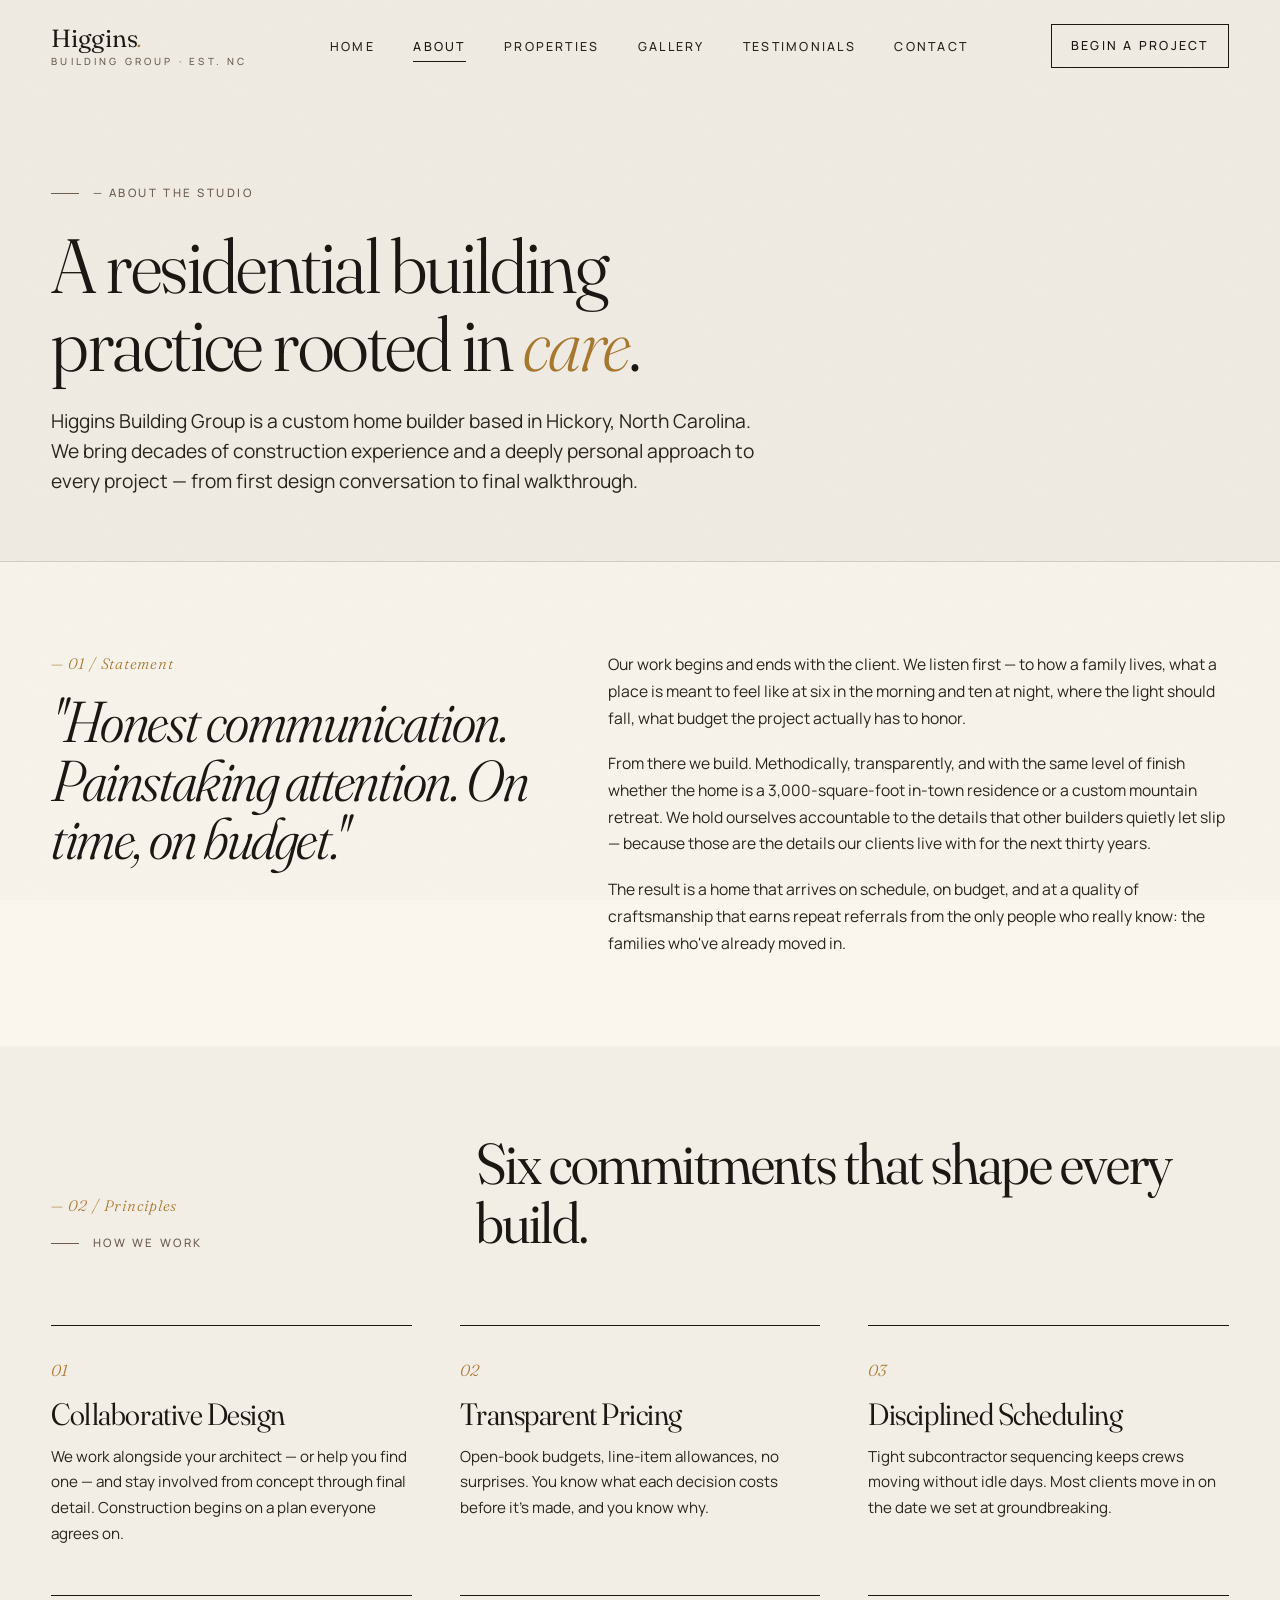
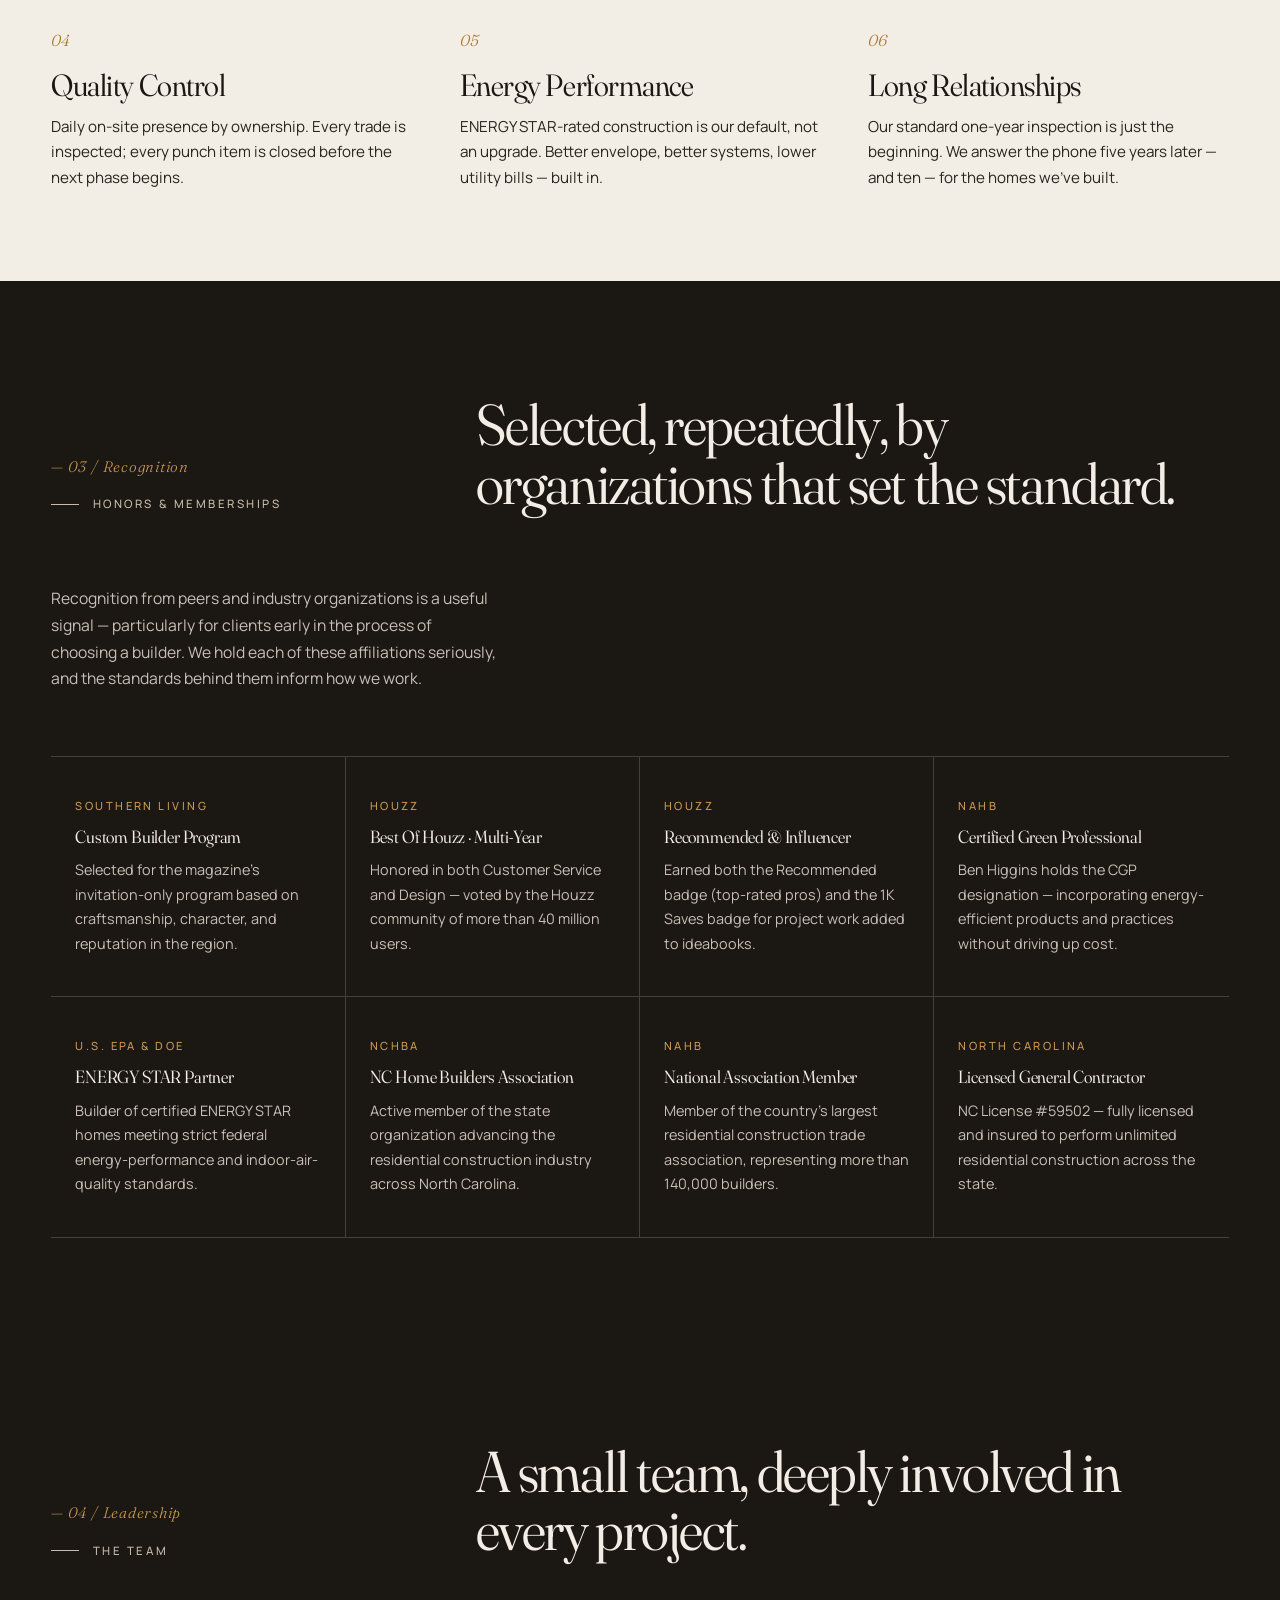
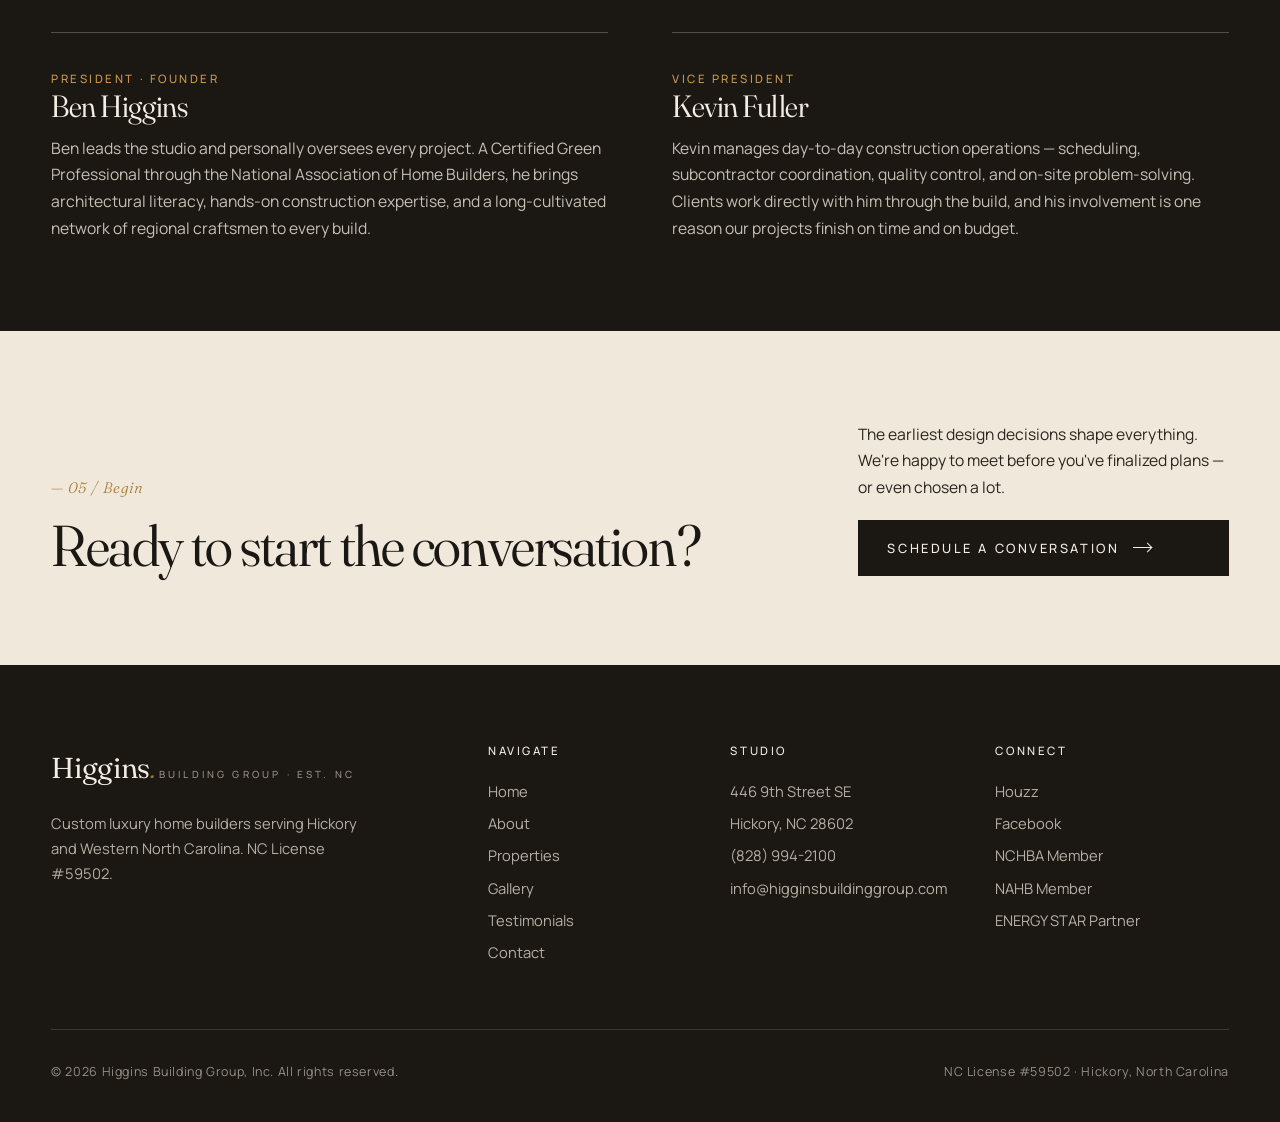
==== about.html @ bf6a238c "Add files via upload" ====
<!DOCTYPE html>
<html lang="en">
<head>
    <meta charset="UTF-8">
    <meta name="viewport" content="width=device-width, initial-scale=1.0">
    <meta name="description" content="About Higgins Building Group — a Hickory-based custom luxury home builder with decades of experience, recognized by Southern Living and Houzz.">
    <title>About · Higgins Building Group</title>
    <link rel="stylesheet" href="styles.css">
    <link rel="preconnect" href="https://fonts.googleapis.com">
    <link rel="preconnect" href="https://fonts.gstatic.com" crossorigin>
</head>
<body>

<nav class="nav" aria-label="Primary">
    <div class="nav-inner">
        <a href="index.html" class="brand"><span class="brand-mark">Higgins<em>.</em></span><span class="brand-sub">Building Group · Est. NC</span></a>
        <button class="nav-toggle" aria-label="Toggle navigation" aria-expanded="false"><span></span><span></span><span></span></button>
        <ul class="nav-links">
            <li><a href="index.html">Home</a></li>
            <li><a href="about.html" class="active">About</a></li>
            <li><a href="properties.html">Properties</a></li>
            <li><a href="portfolio.html">Gallery</a></li>
            <li><a href="testimonials.html">Testimonials</a></li>
            <li><a href="contact.html">Contact</a></li>
        </ul>
        <a href="contact.html" class="nav-cta">Begin a Project</a>
    </div>
</nav>

<!-- PAGE HERO -->
<header class="page-hero">
    <div class="container reveal-stagger">
        <span class="eyebrow">— About the Studio</span>
        <h1>A residential building<br>practice rooted in <em>care</em>.</h1>
        <p class="lede">Higgins Building Group is a custom home builder based in Hickory, North Carolina. We bring decades of construction experience and a deeply personal approach to every project — from first design conversation to final walkthrough.</p>
    </div>
</header>

<!-- STUDIO STATEMENT -->
<section class="about-statement">
    <div class="container">
        <div class="about-statement-grid reveal">
            <div class="left">
                <span class="numeral">— 01 / Statement</span>
                <h2 style="margin-top: 1rem;">"Honest communication. Painstaking attention. On time, on budget."</h2>
            </div>
            <div class="right">
                <p>Our work begins and ends with the client. We listen first — to how a family lives, what a place is meant to feel like at six in the morning and ten at night, where the light should fall, what budget the project actually has to honor.</p>
                <p>From there we build. Methodically, transparently, and with the same level of finish whether the home is a 3,000-square-foot in-town residence or a custom mountain retreat. We hold ourselves accountable to the details that other builders quietly let slip — because those are the details our clients live with for the next thirty years.</p>
                <p>The result is a home that arrives on schedule, on budget, and at a quality of craftsmanship that earns repeat referrals from the only people who really know: the families who've already moved in.</p>
            </div>
        </div>
    </div>
</section>

<!-- PRINCIPLES -->
<section class="principles">
    <div class="container">
        <div class="section-head reveal">
            <div class="left">
                <span class="numeral">— 02 / Principles</span>
                <span class="eyebrow">How We Work</span>
            </div>
            <h2>Six commitments that shape every build.</h2>
        </div>
        <div class="principle-grid reveal-stagger">
            <div class="principle">
                <span class="num">01</span>
                <h3>Collaborative Design</h3>
                <p>We work alongside your architect — or help you find one — and stay involved from concept through final detail. Construction begins on a plan everyone agrees on.</p>
            </div>
            <div class="principle">
                <span class="num">02</span>
                <h3>Transparent Pricing</h3>
                <p>Open-book budgets, line-item allowances, no surprises. You know what each decision costs before it's made, and you know why.</p>
            </div>
            <div class="principle">
                <span class="num">03</span>
                <h3>Disciplined Scheduling</h3>
                <p>Tight subcontractor sequencing keeps crews moving without idle days. Most clients move in on the date we set at groundbreaking.</p>
            </div>
            <div class="principle">
                <span class="num">04</span>
                <h3>Quality Control</h3>
                <p>Daily on-site presence by ownership. Every trade is inspected; every punch item is closed before the next phase begins.</p>
            </div>
            <div class="principle">
                <span class="num">05</span>
                <h3>Energy Performance</h3>
                <p>ENERGY STAR-rated construction is our default, not an upgrade. Better envelope, better systems, lower utility bills — built in.</p>
            </div>
            <div class="principle">
                <span class="num">06</span>
                <h3>Long Relationships</h3>
                <p>Our standard one-year inspection is just the beginning. We answer the phone five years later — and ten — for the homes we've built.</p>
            </div>
        </div>
    </div>
</section>

<!-- SUSTAINABILITY / RECOGNITION -->
<section class="section recognition">
    <div class="container">
        <div class="section-head reveal">
            <div class="left">
                <span class="numeral" style="color: var(--brass-soft);">— 03 / Recognition</span>
                <span class="eyebrow">Honors &amp; Memberships</span>
            </div>
            <h2>Selected, repeatedly, by organizations that set the standard.</h2>
        </div>

        <div style="display: grid; grid-template-columns: 1fr 1.5fr; gap: 4rem; margin-top: 2rem;" class="reveal">
            <p>Recognition from peers and industry organizations is a useful signal — particularly for clients early in the process of choosing a builder. We hold each of these affiliations seriously, and the standards behind them inform how we work.</p>
            <div></div>
        </div>

        <div class="awards-grid reveal-stagger">
            <div class="award">
                <span class="org">Southern Living</span>
                <h4>Custom Builder Program</h4>
                <p>Selected for the magazine's invitation-only program based on craftsmanship, character, and reputation in the region.</p>
            </div>
            <div class="award">
                <span class="org">Houzz</span>
                <h4>Best Of Houzz · Multi-Year</h4>
                <p>Honored in both Customer Service and Design — voted by the Houzz community of more than 40 million users.</p>
            </div>
            <div class="award">
                <span class="org">Houzz</span>
                <h4>Recommended &amp; Influencer</h4>
                <p>Earned both the Recommended badge (top-rated pros) and the 1K Saves badge for project work added to ideabooks.</p>
            </div>
            <div class="award">
                <span class="org">NAHB</span>
                <h4>Certified Green Professional</h4>
                <p>Ben Higgins holds the CGP designation — incorporating energy-efficient products and practices without driving up cost.</p>
            </div>
            <div class="award">
                <span class="org">U.S. EPA &amp; DOE</span>
                <h4>ENERGY STAR Partner</h4>
                <p>Builder of certified ENERGY STAR homes meeting strict federal energy-performance and indoor-air-quality standards.</p>
            </div>
            <div class="award">
                <span class="org">NCHBA</span>
                <h4>NC Home Builders Association</h4>
                <p>Active member of the state organization advancing the residential construction industry across North Carolina.</p>
            </div>
            <div class="award">
                <span class="org">NAHB</span>
                <h4>National Association Member</h4>
                <p>Member of the country's largest residential construction trade association, representing more than 140,000 builders.</p>
            </div>
            <div class="award">
                <span class="org">North Carolina</span>
                <h4>Licensed General Contractor</h4>
                <p>NC License #59502 — fully licensed and insured to perform unlimited residential construction across the state.</p>
            </div>
        </div>
    </div>
</section>

<!-- LEADERSHIP -->
<section class="leadership">
    <div class="container">
        <div class="section-head reveal">
            <div class="left">
                <span class="numeral" style="color: var(--brass-soft);">— 04 / Leadership</span>
                <span class="eyebrow">The Team</span>
            </div>
            <h2>A small team, deeply involved in every project.</h2>
        </div>
        <div class="leader-grid reveal-stagger">
            <article class="leader">
                <span class="role">President · Founder</span>
                <h3>Ben Higgins</h3>
                <p>Ben leads the studio and personally oversees every project. A Certified Green Professional through the National Association of Home Builders, he brings architectural literacy, hands-on construction expertise, and a long-cultivated network of regional craftsmen to every build.</p>
            </article>
            <article class="leader">
                <span class="role">Vice President</span>
                <h3>Kevin Fuller</h3>
                <p>Kevin manages day-to-day construction operations — scheduling, subcontractor coordination, quality control, and on-site problem-solving. Clients work directly with him through the build, and his involvement is one reason our projects finish on time and on budget.</p>
            </article>
        </div>
    </div>
</section>

<!-- CTA -->
<section class="cta-strip">
    <div class="container">
        <div class="cta-inner reveal">
            <div>
                <span class="numeral">— 05 / Begin</span>
                <h2 style="margin-top: 1rem;">Ready to start the conversation?</h2>
            </div>
            <div class="right">
                <p>The earliest design decisions shape everything. We're happy to meet before you've finalized plans — or even chosen a lot.</p>
                <a href="contact.html" class="btn btn-filled">Schedule a Conversation <span class="arrow"></span></a>
            </div>
        </div>
    </div>
</section>

<!-- FOOTER -->
<footer class="footer">
    <div class="container">
        <div class="footer-grid">
            <div class="brand-block">
                <span class="brand-mark">Higgins<em>.</em></span>
                <span class="brand-sub">Building Group · Est. NC</span>
                <p>Custom luxury home builders serving Hickory and Western North Carolina. NC License #59502.</p>
            </div>
            <div>
                <h4>Navigate</h4>
                <ul>
                    <li><a href="index.html">Home</a></li>
                    <li><a href="about.html">About</a></li>
                    <li><a href="properties.html">Properties</a></li>
                    <li><a href="portfolio.html">Gallery</a></li>
                    <li><a href="testimonials.html">Testimonials</a></li>
                    <li><a href="contact.html">Contact</a></li>
                </ul>
            </div>
            <div>
                <h4>Studio</h4>
                <ul>
                    <li>446 9th Street SE</li>
                    <li>Hickory, NC 28602</li>
                    <li><a href="tel:+18289942100">(828) 994-2100</a></li>
                    <li><a href="mailto:info@higginsbuildinggroup.com">info@higginsbuildinggroup.com</a></li>
                </ul>
            </div>
            <div>
                <h4>Connect</h4>
                <ul>
                    <li><a href="https://www.houzz.com/pro/higginsbuildinggroup/higgins-building-group-inc" target="_blank" rel="noopener">Houzz</a></li>
                    <li><a href="https://www.facebook.com/higginsbuildinggroup" target="_blank" rel="noopener">Facebook</a></li>
                    <li><a href="https://www.nchba.org/wp/" target="_blank" rel="noopener">NCHBA Member</a></li>
                    <li><a href="https://www.nahb.org" target="_blank" rel="noopener">NAHB Member</a></li>
                    <li><a href="https://www.energystar.gov" target="_blank" rel="noopener">ENERGY STAR Partner</a></li>
                </ul>
            </div>
        </div>
        <div class="footer-base">
            <span>© <span id="year"></span> Higgins Building Group, Inc. All rights reserved.</span>
            <span>NC License #59502 · Hickory, North Carolina</span>
        </div>
    </div>
</footer>

<script>document.getElementById('year').textContent = new Date().getFullYear();</script>
<script src="script.js"></script>
</body>
</html>
---- styles.css ----
/* ==========================================================================
   HIGGINS BUILDING GROUP — STYLES
   Editorial / luxury aesthetic. Fraunces (display) + Manrope (text).
   ========================================================================== */

@import url('https://fonts.googleapis.com/css2?family=Fraunces:ital,opsz,wght,SOFT@0,9..144,300..700,0..100;1,9..144,300..700,0..100&family=Manrope:wght@300;400;500;600;700&display=swap');

/* ---------- Tokens ------------------------------------------------------- */
:root {
    --bone: #F2EDE5;
    --paper: #FAF6EE;
    --paper-2: #EFE8DB;
    --ink: #1B1814;
    --ink-soft: #2A241E;
    --stone: #6B5D50;
    --mist: #C7BBA9;
    --line: rgba(27, 24, 20, 0.14);
    --line-soft: rgba(27, 24, 20, 0.07);
    --forest: #2D3D34;
    --brass: #A6772E;
    --brass-soft: #C99850;

    --serif: 'Fraunces', 'Times New Roman', serif;
    --sans: 'Manrope', system-ui, sans-serif;

    --ease: cubic-bezier(0.22, 1, 0.36, 1);
    --ease-2: cubic-bezier(0.65, 0, 0.35, 1);

    --maxw: 1400px;
    --pad-x: clamp(1.25rem, 4vw, 4rem);
}

/* ---------- Reset -------------------------------------------------------- */
*, *::before, *::after { box-sizing: border-box; margin: 0; padding: 0; }
html { scroll-behavior: smooth; -webkit-text-size-adjust: 100%; }
body {
    font-family: var(--sans);
    font-weight: 400;
    font-size: 16px;
    line-height: 1.6;
    color: var(--ink);
    background: var(--bone);
    -webkit-font-smoothing: antialiased;
    -moz-osx-font-smoothing: grayscale;
    overflow-x: hidden;
}
img { display: block; max-width: 100%; height: auto; }
a { color: inherit; text-decoration: none; }
button { font: inherit; color: inherit; background: none; border: none; cursor: pointer; }
ul, ol { list-style: none; }

/* Subtle paper grain across the entire site */
body::before {
    content: '';
    position: fixed;
    inset: 0;
    pointer-events: none;
    z-index: 1;
    background-image: url("data:image/svg+xml;utf8,<svg xmlns='http://www.w3.org/2000/svg' width='200' height='200'><filter id='n'><feTurbulence type='fractalNoise' baseFrequency='0.9' numOctaves='2' stitchTiles='stitch'/><feColorMatrix values='0 0 0 0 0  0 0 0 0 0  0 0 0 0 0  0 0 0 0.045 0'/></filter><rect width='100%' height='100%' filter='url(%23n)'/></svg>");
    mix-blend-mode: multiply;
    opacity: 0.55;
}

/* ---------- Typography --------------------------------------------------- */
h1, h2, h3, h4 {
    font-family: var(--serif);
    font-weight: 360;
    font-variation-settings: 'opsz' 144, 'SOFT' 30;
    line-height: 1.02;
    letter-spacing: -0.02em;
    color: var(--ink);
}
h1 { font-size: clamp(2.5rem, 7vw, 6.5rem); }
h2 { font-size: clamp(2rem, 4.5vw, 4rem); letter-spacing: -0.025em; }
h3 { font-size: clamp(1.4rem, 2.4vw, 2rem); letter-spacing: -0.015em; }
h4 { font-size: 1.15rem; letter-spacing: -0.01em; }

p { font-size: clamp(0.98rem, 1.05vw, 1.075rem); line-height: 1.7; color: var(--ink-soft); }
.lede { font-size: clamp(1.1rem, 1.5vw, 1.4rem); line-height: 1.55; color: var(--ink-soft); }

.eyebrow {
    font-family: var(--sans);
    font-size: 0.72rem;
    font-weight: 500;
    letter-spacing: 0.22em;
    text-transform: uppercase;
    color: var(--stone);
    display: inline-flex;
    align-items: center;
    gap: 0.85rem;
}
.eyebrow::before {
    content: '';
    width: 28px;
    height: 1px;
    background: var(--stone);
    display: inline-block;
}
.eyebrow.no-rule::before { display: none; }

.numeral {
    font-family: var(--serif);
    font-style: italic;
    font-weight: 300;
    font-size: 0.95rem;
    color: var(--brass);
    letter-spacing: 0.05em;
}

/* ---------- Layout primitives ------------------------------------------- */
.container { max-width: var(--maxw); margin: 0 auto; padding-inline: var(--pad-x); position: relative; z-index: 2; }
.container-narrow { max-width: 920px; margin: 0 auto; padding-inline: var(--pad-x); position: relative; z-index: 2; }

section { position: relative; }

.divider {
    width: 100%;
    height: 1px;
    background: var(--line);
    margin: 0;
}

/* ---------- Navigation --------------------------------------------------- */
.nav {
    position: fixed;
    top: 0; left: 0; right: 0;
    z-index: 100;
    padding: 1.5rem var(--pad-x);
    transition: background-color 0.5s var(--ease), padding 0.5s var(--ease), border-color 0.5s var(--ease);
    border-bottom: 1px solid transparent;
    backdrop-filter: blur(0px);
}
.nav.scrolled {
    background: rgba(242, 237, 229, 0.86);
    backdrop-filter: blur(16px);
    -webkit-backdrop-filter: blur(16px);
    padding: 1rem var(--pad-x);
    border-bottom-color: var(--line-soft);
}
.nav-inner {
    max-width: var(--maxw);
    margin: 0 auto;
    display: flex;
    align-items: center;
    justify-content: space-between;
    gap: 2rem;
}
.brand {
    display: flex;
    flex-direction: column;
    line-height: 1;
}
.brand-mark {
    font-family: var(--serif);
    font-weight: 360;
    font-size: 1.55rem;
    letter-spacing: -0.01em;
    color: var(--ink);
}
.brand-mark em {
    font-style: italic;
    font-weight: 300;
    color: var(--brass);
}
.brand-sub {
    font-size: 0.62rem;
    font-weight: 500;
    letter-spacing: 0.32em;
    text-transform: uppercase;
    color: var(--stone);
    margin-top: 0.4rem;
}
.nav-links {
    display: flex;
    gap: 2.4rem;
    align-items: center;
}
.nav-links a {
    font-size: 0.78rem;
    font-weight: 500;
    letter-spacing: 0.18em;
    text-transform: uppercase;
    color: var(--ink-soft);
    position: relative;
    padding: 0.4rem 0;
    transition: color 0.3s var(--ease);
}
.nav-links a::after {
    content: '';
    position: absolute;
    left: 0; bottom: 0;
    height: 1px;
    width: 100%;
    background: currentColor;
    transform: scaleX(0);
    transform-origin: left;
    transition: transform 0.4s var(--ease);
}
.nav-links a:hover { color: var(--ink); }
.nav-links a:hover::after,
.nav-links a.active::after { transform: scaleX(1); }
.nav-links a.active { color: var(--ink); }

.nav-cta {
    font-size: 0.78rem;
    font-weight: 500;
    letter-spacing: 0.18em;
    text-transform: uppercase;
    color: var(--ink);
    border: 1px solid var(--ink);
    padding: 0.7rem 1.2rem;
    transition: background 0.3s var(--ease), color 0.3s var(--ease);
}
.nav-cta:hover { background: var(--ink); color: var(--bone); }

.nav-toggle {
    display: none;
    flex-direction: column;
    gap: 5px;
    width: 28px;
    padding: 6px 0;
}
.nav-toggle span {
    display: block;
    width: 100%;
    height: 1.5px;
    background: var(--ink);
    transition: transform 0.4s var(--ease), opacity 0.3s var(--ease);
}

@media (max-width: 900px) {
    .nav-toggle { display: flex; }
    .nav-cta { display: none; }
    .nav-links {
        position: fixed;
        inset: 0;
        background: var(--bone);
        flex-direction: column;
        justify-content: center;
        gap: 2.4rem;
        transform: translateY(-100%);
        transition: transform 0.6s var(--ease);
        z-index: 99;
    }
    .nav.open .nav-links { transform: translateY(0); }
    .nav-links a { font-size: 1rem; }
    .nav.open .nav-toggle span:nth-child(1) { transform: translateY(7px) rotate(45deg); }
    .nav.open .nav-toggle span:nth-child(2) { opacity: 0; }
    .nav.open .nav-toggle span:nth-child(3) { transform: translateY(-7px) rotate(-45deg); }
}

/* ---------- Buttons ------------------------------------------------------ */
.btn {
    display: inline-flex;
    align-items: center;
    gap: 0.85rem;
    font-size: 0.8rem;
    font-weight: 500;
    letter-spacing: 0.2em;
    text-transform: uppercase;
    padding: 1.05rem 1.8rem;
    border: 1px solid var(--ink);
    color: var(--ink);
    transition: background 0.4s var(--ease), color 0.4s var(--ease), border-color 0.4s var(--ease);
}
.btn .arrow {
    width: 18px; height: 1px; background: currentColor; position: relative;
    transition: width 0.4s var(--ease);
}
.btn .arrow::after {
    content: ''; position: absolute; right: 0; top: -3px;
    width: 7px; height: 7px;
    border-top: 1px solid currentColor;
    border-right: 1px solid currentColor;
    transform: rotate(45deg);
}
.btn:hover { background: var(--ink); color: var(--bone); }
.btn:hover .arrow { width: 26px; }
.btn.btn-light { color: var(--bone); border-color: var(--bone); }
.btn.btn-light:hover { background: var(--bone); color: var(--ink); }
.btn.btn-filled { background: var(--ink); color: var(--bone); }
.btn.btn-filled:hover { background: transparent; color: var(--ink); }

/* Text-style link with arrow */
.tlink {
    display: inline-flex;
    align-items: center;
    gap: 0.7rem;
    font-size: 0.78rem;
    font-weight: 500;
    letter-spacing: 0.2em;
    text-transform: uppercase;
    color: var(--ink);
    border-bottom: 1px solid var(--ink);
    padding-bottom: 0.35rem;
    transition: gap 0.4s var(--ease), color 0.3s var(--ease), border-color 0.3s var(--ease);
}
.tlink:hover { gap: 1.1rem; color: var(--brass); border-color: var(--brass); }

/* ---------- HERO (home) ------------------------------------------------- */
.hero {
    position: relative;
    min-height: 100vh;
    padding-top: 8rem;
    padding-bottom: 4rem;
    overflow: hidden;
}
.hero-grid {
    display: grid;
    grid-template-columns: 1fr;
    gap: 3rem;
    align-items: end;
    min-height: calc(100vh - 12rem);
}
.hero-text {
    max-width: 1100px;
}
.hero-eyebrow { margin-bottom: 2rem; }
.hero h1 {
    font-weight: 320;
    font-variation-settings: 'opsz' 144, 'SOFT' 50;
    line-height: 0.98;
}
.hero h1 em {
    font-style: italic;
    font-weight: 280;
    color: var(--brass);
}
.hero-meta {
    display: flex;
    flex-wrap: wrap;
    align-items: end;
    gap: 3rem;
    margin-top: 3.5rem;
    padding-top: 2rem;
    border-top: 1px solid var(--line);
}
.hero-meta p {
    max-width: 480px;
    font-size: 1.025rem;
}
.hero-meta-item {
    display: flex;
    flex-direction: column;
    gap: 0.4rem;
}
.hero-meta-item .label {
    font-size: 0.68rem;
    font-weight: 500;
    letter-spacing: 0.22em;
    text-transform: uppercase;
    color: var(--stone);
}
.hero-meta-item .value {
    font-family: var(--serif);
    font-size: 1.4rem;
    font-weight: 360;
    letter-spacing: -0.01em;
}

/* Hero image — anchored bottom-right */
.hero-image {
    position: absolute;
    right: 0;
    top: 18vh;
    width: 38vw;
    max-width: 540px;
    height: 60vh;
    max-height: 680px;
    overflow: hidden;
}
.hero-image img {
    width: 100%; height: 100%; object-fit: cover;
    transform: scale(1.05);
    animation: heroZoom 14s var(--ease) forwards;
}
@keyframes heroZoom { to { transform: scale(1); } }
.hero-image::after {
    content: '';
    position: absolute; inset: 0;
    background: linear-gradient(180deg, rgba(27,24,20,0.05), rgba(27,24,20,0.18));
    pointer-events: none;
}

@media (max-width: 1100px) {
    .hero-image { width: 42vw; }
}
@media (max-width: 800px) {
    .hero { min-height: auto; padding-top: 7rem; padding-bottom: 3rem; }
    .hero-image {
        position: relative; top: auto; right: auto;
        width: 100%; max-width: none; height: 60vh;
        margin-top: 3rem;
    }
    .hero-meta { gap: 2rem; margin-top: 2.5rem; }
}

/* ---------- Section headers --------------------------------------------- */
.section {
    padding: clamp(5rem, 9vw, 9rem) 0;
}
.section-head {
    display: grid;
    grid-template-columns: 1fr 2fr;
    gap: 3rem;
    margin-bottom: 4.5rem;
    align-items: end;
}
.section-head .left { display: flex; flex-direction: column; gap: 1rem; }
.section-head h2 { max-width: 720px; }
@media (max-width: 800px) {
    .section-head { grid-template-columns: 1fr; gap: 1.5rem; margin-bottom: 3rem; }
}

/* ---------- Studio / Intro ---------------------------------------------- */
.studio { background: var(--paper); }
.studio-grid {
    display: grid;
    grid-template-columns: 1fr 1fr;
    gap: 5rem;
    align-items: center;
}
.studio-text .lede { margin-bottom: 1.5rem; }
.studio-text p + p { margin-top: 1.2rem; }
.studio-image {
    position: relative;
    aspect-ratio: 4/5;
    overflow: hidden;
}
.studio-image img { width: 100%; height: 100%; object-fit: cover; }
.studio-image .caption {
    position: absolute;
    bottom: 1.2rem; left: 1.2rem;
    background: var(--bone);
    padding: 0.7rem 1rem;
    font-size: 0.7rem;
    font-weight: 500;
    letter-spacing: 0.22em;
    text-transform: uppercase;
    color: var(--ink);
}
@media (max-width: 800px) { .studio-grid { grid-template-columns: 1fr; gap: 2.5rem; } }

/* ---------- Capabilities / Services ------------------------------------- */
.capabilities { background: var(--bone); }
.cap-grid {
    display: grid;
    grid-template-columns: repeat(4, 1fr);
    gap: 1px;
    background: var(--line);
    border-block: 1px solid var(--line);
}
.cap {
    background: var(--bone);
    padding: 2.5rem 2rem;
    display: flex;
    flex-direction: column;
    gap: 1.2rem;
    min-height: 320px;
    transition: background 0.4s var(--ease);
}
.cap:hover { background: var(--paper); }
.cap-num {
    font-family: var(--serif);
    font-style: italic;
    font-weight: 300;
    font-size: 0.9rem;
    color: var(--brass);
    letter-spacing: 0.05em;
}
.cap h3 { font-weight: 360; }
.cap p { font-size: 0.95rem; }
.cap-icon {
    width: 36px; height: 36px;
    margin-bottom: 0.5rem;
    color: var(--ink-soft);
}
@media (max-width: 1000px) { .cap-grid { grid-template-columns: repeat(2, 1fr); } }
@media (max-width: 540px)  { .cap-grid { grid-template-columns: 1fr; } }

/* ---------- Selected Work / Portfolio Preview --------------------------- */
.work { background: var(--paper); }
.work-grid {
    display: grid;
    grid-template-columns: repeat(12, 1fr);
    gap: 1.5rem;
}
.work-item { position: relative; overflow: hidden; }
.work-item img {
    width: 100%; height: 100%; object-fit: cover;
    transition: transform 1.4s var(--ease);
}
.work-item:hover img { transform: scale(1.05); }
.work-meta {
    display: flex;
    justify-content: space-between;
    align-items: baseline;
    margin-top: 1rem;
    padding-bottom: 1rem;
    border-bottom: 1px solid var(--line);
}
.work-meta h4 { font-weight: 380; }
.work-meta .loc {
    font-size: 0.72rem;
    font-weight: 500;
    letter-spacing: 0.2em;
    text-transform: uppercase;
    color: var(--stone);
}

.work-item.large { grid-column: span 7; aspect-ratio: 4/3; }
.work-item.small { grid-column: span 5; aspect-ratio: 4/4; }
.work-item.full  { grid-column: span 12; aspect-ratio: 16/8; }
.work-item.third { grid-column: span 4; aspect-ratio: 3/4; }

@media (max-width: 800px) {
    .work-item.large, .work-item.small, .work-item.third, .work-item.full {
        grid-column: span 12; aspect-ratio: 4/3;
    }
}

/* ---------- Recognition (logos / awards) --------------------------------- */
.recognition { background: var(--ink); color: var(--bone); }
.recognition h2 { color: var(--bone); }
.recognition .eyebrow { color: var(--mist); }
.recognition .eyebrow::before { background: var(--mist); }
.recognition p { color: rgba(247, 240, 228, 0.78); }

.awards-grid {
    display: grid;
    grid-template-columns: repeat(4, 1fr);
    gap: 0;
    margin-top: 4rem;
    border-top: 1px solid rgba(247, 240, 228, 0.18);
}
.award {
    padding: 2.5rem 1.5rem;
    border-right: 1px solid rgba(247, 240, 228, 0.18);
    border-bottom: 1px solid rgba(247, 240, 228, 0.18);
    display: flex;
    flex-direction: column;
    gap: 0.8rem;
}
.award:nth-child(4n) { border-right: none; }
.award h4 { font-family: var(--serif); font-weight: 360; color: var(--bone); font-size: 1.1rem; }
.award .org {
    font-size: 0.7rem;
    font-weight: 500;
    letter-spacing: 0.22em;
    text-transform: uppercase;
    color: var(--brass-soft);
}
.award p { font-size: 0.9rem; }

@media (max-width: 900px) { .awards-grid { grid-template-columns: repeat(2, 1fr); }
    .award:nth-child(4n) { border-right: 1px solid rgba(247,240,228,0.18); }
    .award:nth-child(2n) { border-right: none; }
}
@media (max-width: 540px) { .awards-grid { grid-template-columns: 1fr; }
    .award { border-right: none !important; }
}

/* ---------- CTA strip ---------------------------------------------------- */
.cta-strip {
    background: var(--paper-2);
    padding: clamp(4rem, 7vw, 7rem) 0;
}
.cta-inner {
    display: grid;
    grid-template-columns: 2fr 1fr;
    gap: 4rem;
    align-items: end;
}
.cta-inner h2 { max-width: 700px; }
.cta-inner .right { display: flex; flex-direction: column; gap: 1.2rem; }
@media (max-width: 800px) { .cta-inner { grid-template-columns: 1fr; gap: 2rem; } }

/* ---------- Footer ------------------------------------------------------- */
.footer {
    background: var(--ink);
    color: var(--mist);
    padding: 5rem 0 2.5rem;
    position: relative;
    z-index: 2;
}
.footer-grid {
    display: grid;
    grid-template-columns: 2fr 1fr 1fr 1.2fr;
    gap: 3rem;
    padding-bottom: 4rem;
    border-bottom: 1px solid rgba(247, 240, 228, 0.15);
}
.footer h4 {
    color: var(--bone);
    font-size: 0.72rem;
    font-weight: 500;
    letter-spacing: 0.22em;
    text-transform: uppercase;
    font-family: var(--sans);
    margin-bottom: 1.4rem;
}
.footer p, .footer li, .footer a { font-size: 0.92rem; color: rgba(247, 240, 228, 0.7); }
.footer ul { display: flex; flex-direction: column; gap: 0.55rem; }
.footer a:hover { color: var(--bone); }
.footer .brand-block .brand-mark { color: var(--bone); font-size: 1.8rem; }
.footer .brand-block .brand-sub { color: rgba(247, 240, 228, 0.55); }
.footer .brand-block p { margin-top: 1.2rem; max-width: 320px; }
.footer-base {
    margin-top: 2rem;
    display: flex;
    flex-wrap: wrap;
    justify-content: space-between;
    gap: 1rem;
    font-size: 0.78rem;
    color: rgba(247, 240, 228, 0.55);
    letter-spacing: 0.05em;
}
@media (max-width: 800px) {
    .footer-grid { grid-template-columns: 1fr 1fr; gap: 2rem; }
}
@media (max-width: 500px) {
    .footer-grid { grid-template-columns: 1fr; }
}

/* ---------- Page Hero (interior pages) ---------------------------------- */
.page-hero {
    padding-top: 11rem;
    padding-bottom: 4rem;
    border-bottom: 1px solid var(--line);
}
.page-hero .eyebrow { margin-bottom: 1.5rem; }
.page-hero h1 {
    font-size: clamp(2.5rem, 6vw, 5rem);
    font-weight: 320;
    margin-bottom: 1.5rem;
}
.page-hero h1 em { font-style: italic; font-weight: 280; color: var(--brass); }
.page-hero .lede { max-width: 720px; }

/* ---------- About page --------------------------------------------------- */
.about-statement { padding: clamp(4rem, 7vw, 7rem) 0; background: var(--paper); }
.about-statement-grid {
    display: grid;
    grid-template-columns: 1fr 1.3fr;
    gap: 5rem;
    align-items: start;
}
.about-statement .left h2 { font-style: italic; font-weight: 320; }
.about-statement .right p + p { margin-top: 1.2rem; }
@media (max-width: 800px) { .about-statement-grid { grid-template-columns: 1fr; gap: 2rem; } }

.principles { padding: clamp(4rem, 7vw, 7rem) 0; }
.principle-grid {
    display: grid;
    grid-template-columns: repeat(3, 1fr);
    gap: 3rem;
    margin-top: 3rem;
}
.principle {
    padding-top: 2rem;
    border-top: 1px solid var(--ink);
}
.principle .num {
    font-family: var(--serif);
    font-style: italic;
    font-weight: 300;
    font-size: 1rem;
    color: var(--brass);
    margin-bottom: 1rem;
    display: block;
}
.principle h3 { margin-bottom: 0.8rem; font-weight: 360; }
.principle p { font-size: 0.95rem; }
@media (max-width: 800px) { .principle-grid { grid-template-columns: 1fr; gap: 2rem; } }

.leadership { padding: clamp(4rem, 7vw, 7rem) 0; background: var(--ink); color: var(--bone); }
.leadership h2 { color: var(--bone); }
.leadership .eyebrow { color: var(--mist); }
.leadership .eyebrow::before { background: var(--mist); }
.leadership p { color: rgba(247, 240, 228, 0.78); }
.leader-grid {
    display: grid;
    grid-template-columns: 1fr 1fr;
    gap: 4rem;
    margin-top: 4rem;
}
.leader { padding-top: 2rem; border-top: 1px solid rgba(247, 240, 228, 0.25); }
.leader .role {
    font-size: 0.72rem;
    font-weight: 500;
    letter-spacing: 0.22em;
    text-transform: uppercase;
    color: var(--brass-soft);
    margin-bottom: 0.7rem;
}
.leader h3 { font-family: var(--serif); font-weight: 360; color: var(--bone); margin-bottom: 0.8rem; }
@media (max-width: 700px) { .leader-grid { grid-template-columns: 1fr; gap: 2.5rem; } }

/* ---------- Properties page --------------------------------------------- */
.properties-empty { padding: clamp(4rem, 7vw, 8rem) 0; }
.empty-card {
    background: var(--paper);
    padding: clamp(2.5rem, 5vw, 5rem);
    border: 1px solid var(--line);
    display: grid;
    grid-template-columns: 1fr 1fr;
    gap: 4rem;
    align-items: center;
}
.empty-card .num {
    font-family: var(--serif);
    font-style: italic;
    font-weight: 300;
    font-size: 0.95rem;
    color: var(--brass);
    margin-bottom: 1rem;
    letter-spacing: 0.05em;
}
.empty-card h2 { margin-bottom: 1.5rem; }
.empty-card p { margin-bottom: 2rem; }
.notify-form { display: flex; flex-direction: column; gap: 1rem; }
.notify-form input {
    background: var(--bone);
    border: 1px solid var(--line);
    padding: 1rem 1.2rem;
    font-family: var(--sans);
    font-size: 0.95rem;
    color: var(--ink);
}
.notify-form input:focus { outline: none; border-color: var(--ink); }
.empty-card .right { display: flex; flex-direction: column; gap: 1.5rem; }
.empty-card .meta-row {
    display: flex;
    justify-content: space-between;
    padding: 1rem 0;
    border-bottom: 1px solid var(--line);
    font-size: 0.85rem;
}
.empty-card .meta-row .label {
    font-weight: 500;
    letter-spacing: 0.18em;
    text-transform: uppercase;
    font-size: 0.72rem;
    color: var(--stone);
}
@media (max-width: 800px) { .empty-card { grid-template-columns: 1fr; gap: 2.5rem; } }

/* ---------- Gallery page ------------------------------------------------- */
.gallery-filter {
    padding: 2rem 0;
    border-bottom: 1px solid var(--line);
    display: flex;
    flex-wrap: wrap;
    gap: 0.4rem;
    justify-content: space-between;
    align-items: center;
}
.filter-pills { display: flex; gap: 0.4rem; flex-wrap: wrap; }
.pill {
    font-size: 0.74rem;
    font-weight: 500;
    letter-spacing: 0.18em;
    text-transform: uppercase;
    padding: 0.6rem 1.1rem;
    border: 1px solid var(--line);
    color: var(--stone);
    transition: all 0.3s var(--ease);
}
.pill.active, .pill:hover { background: var(--ink); border-color: var(--ink); color: var(--bone); }
.gallery-count {
    font-size: 0.74rem;
    font-weight: 500;
    letter-spacing: 0.18em;
    text-transform: uppercase;
    color: var(--stone);
}

.gallery {
    padding: 4rem 0 6rem;
}
.gallery-grid {
    display: grid;
    grid-template-columns: repeat(12, 1fr);
    grid-auto-rows: 80px;
    gap: 1.2rem;
}
.gimg { position: relative; overflow: hidden; }
.gimg img { width: 100%; height: 100%; object-fit: cover; transition: transform 1.4s var(--ease); }
.gimg:hover img { transform: scale(1.04); }
.gimg .ginfo {
    position: absolute;
    inset: auto 0 0 0;
    padding: 1.2rem;
    background: linear-gradient(0deg, rgba(27,24,20,0.78) 0%, transparent 100%);
    color: var(--bone);
    opacity: 0;
    transition: opacity 0.4s var(--ease);
}
.gimg:hover .ginfo { opacity: 1; }
.gimg .ginfo .ttl { font-family: var(--serif); font-size: 1.2rem; font-weight: 360; }
.gimg .ginfo .sub {
    font-size: 0.7rem;
    font-weight: 500;
    letter-spacing: 0.2em;
    text-transform: uppercase;
    color: var(--brass-soft);
    margin-top: 0.3rem;
}

/* gallery item sizing */
.g-tall  { grid-column: span 4; grid-row: span 7; }
.g-wide  { grid-column: span 8; grid-row: span 5; }
.g-sq    { grid-column: span 4; grid-row: span 5; }
.g-mid   { grid-column: span 6; grid-row: span 6; }
.g-flat  { grid-column: span 6; grid-row: span 4; }
.g-block { grid-column: span 4; grid-row: span 6; }

@media (max-width: 900px) {
    .gallery-grid { grid-auto-rows: 70px; }
    .g-tall, .g-mid, .g-block { grid-column: span 6; grid-row: span 5; }
    .g-wide { grid-column: span 12; grid-row: span 5; }
    .g-sq { grid-column: span 6; grid-row: span 5; }
    .g-flat { grid-column: span 6; grid-row: span 4; }
}
@media (max-width: 600px) {
    .gallery-grid > * { grid-column: span 12 !important; grid-row: span 4 !important; }
    .gallery-grid { grid-auto-rows: 90px; }
}

/* ---------- Testimonials page ------------------------------------------- */
.testimonials { padding: clamp(4rem, 7vw, 7rem) 0; }
.t-grid {
    display: grid;
    grid-template-columns: 1fr 1fr;
    gap: 1.5rem 3.5rem;
    margin-top: 2rem;
}
.t-card {
    padding: 2.5rem 0;
    border-top: 1px solid var(--line);
    display: flex;
    flex-direction: column;
    gap: 1.5rem;
}
.t-card .quote-mark {
    font-family: var(--serif);
    font-style: italic;
    font-size: 3rem;
    color: var(--brass);
    line-height: 0.5;
    height: 1rem;
}
.t-card blockquote {
    font-family: var(--serif);
    font-weight: 340;
    font-size: clamp(1.1rem, 1.4vw, 1.3rem);
    line-height: 1.45;
    color: var(--ink);
    letter-spacing: -0.01em;
}
.t-card .attr {
    display: flex;
    flex-direction: column;
    gap: 0.2rem;
    margin-top: auto;
    padding-top: 1rem;
}
.t-card .attr .name {
    font-family: var(--serif);
    font-style: italic;
    font-weight: 360;
    font-size: 1.05rem;
    color: var(--ink);
}
.t-card .attr .meta {
    font-size: 0.72rem;
    font-weight: 500;
    letter-spacing: 0.2em;
    text-transform: uppercase;
    color: var(--stone);
}
@media (max-width: 800px) { .t-grid { grid-template-columns: 1fr; gap: 0; } }

.t-feature {
    background: var(--ink);
    color: var(--bone);
    padding: clamp(4rem, 7vw, 7rem) 0;
}
.t-feature blockquote {
    font-family: var(--serif);
    font-weight: 320;
    font-style: italic;
    font-size: clamp(1.5rem, 3vw, 2.6rem);
    line-height: 1.25;
    color: var(--bone);
    letter-spacing: -0.02em;
    max-width: 900px;
}
.t-feature .attr {
    margin-top: 2.5rem;
    padding-top: 2rem;
    border-top: 1px solid rgba(247,240,228,0.25);
    display: flex;
    flex-direction: column;
    gap: 0.3rem;
}
.t-feature .attr .name { color: var(--bone); font-family: var(--serif); font-size: 1.1rem; }
.t-feature .attr .meta { color: var(--brass-soft); font-size: 0.72rem; font-weight: 500; letter-spacing: 0.2em; text-transform: uppercase; }

/* ---------- Contact page ------------------------------------------------- */
.contact-grid {
    display: grid;
    grid-template-columns: 1.2fr 1fr;
    gap: 5rem;
    padding: clamp(4rem, 7vw, 7rem) 0;
    align-items: start;
}
.contact-form { display: flex; flex-direction: column; gap: 1.2rem; }
.field { display: flex; flex-direction: column; gap: 0.5rem; }
.field label {
    font-size: 0.7rem;
    font-weight: 500;
    letter-spacing: 0.22em;
    text-transform: uppercase;
    color: var(--stone);
}
.field input, .field select, .field textarea {
    background: transparent;
    border: none;
    border-bottom: 1px solid var(--line);
    padding: 0.7rem 0;
    font-family: var(--sans);
    font-size: 1rem;
    color: var(--ink);
    transition: border-color 0.3s var(--ease);
}
.field input:focus, .field select:focus, .field textarea:focus {
    outline: none;
    border-bottom-color: var(--ink);
}
.field textarea { resize: vertical; min-height: 110px; }
.field-row {
    display: grid;
    grid-template-columns: 1fr 1fr;
    gap: 1.5rem;
}
@media (max-width: 600px) { .field-row { grid-template-columns: 1fr; } }

.contact-info { display: flex; flex-direction: column; gap: 2rem; }
.info-block {
    padding: 1.4rem 0;
    border-top: 1px solid var(--line);
}
.info-block:last-child { border-bottom: 1px solid var(--line); }
.info-block .label {
    font-size: 0.7rem;
    font-weight: 500;
    letter-spacing: 0.22em;
    text-transform: uppercase;
    color: var(--stone);
    margin-bottom: 0.5rem;
    display: block;
}
.info-block .value {
    font-family: var(--serif);
    font-weight: 360;
    font-size: 1.25rem;
    line-height: 1.4;
}
.info-block .value a { transition: color 0.3s var(--ease); }
.info-block .value a:hover { color: var(--brass); }

@media (max-width: 800px) {
    .contact-grid { grid-template-columns: 1fr; gap: 3rem; }
}

/* ---------- Reveal animations ------------------------------------------- */
.reveal {
    opacity: 0;
    transform: translateY(28px);
    transition: opacity 1s var(--ease), transform 1s var(--ease);
}
.reveal.in {
    opacity: 1;
    transform: translateY(0);
}
.reveal-stagger > * {
    opacity: 0;
    transform: translateY(24px);
    transition: opacity 0.9s var(--ease), transform 0.9s var(--ease);
}
.reveal-stagger.in > * { opacity: 1; transform: translateY(0); }
.reveal-stagger.in > *:nth-child(1) { transition-delay: 0.05s; }
.reveal-stagger.in > *:nth-child(2) { transition-delay: 0.15s; }
.reveal-stagger.in > *:nth-child(3) { transition-delay: 0.25s; }
.reveal-stagger.in > *:nth-child(4) { transition-delay: 0.35s; }
.reveal-stagger.in > *:nth-child(5) { transition-delay: 0.45s; }
.reveal-stagger.in > *:nth-child(6) { transition-delay: 0.55s; }

@media (prefers-reduced-motion: reduce) {
    *, *::before, *::after { animation: none !important; transition: none !important; }
    .reveal, .reveal-stagger > * { opacity: 1; transform: none; }
}
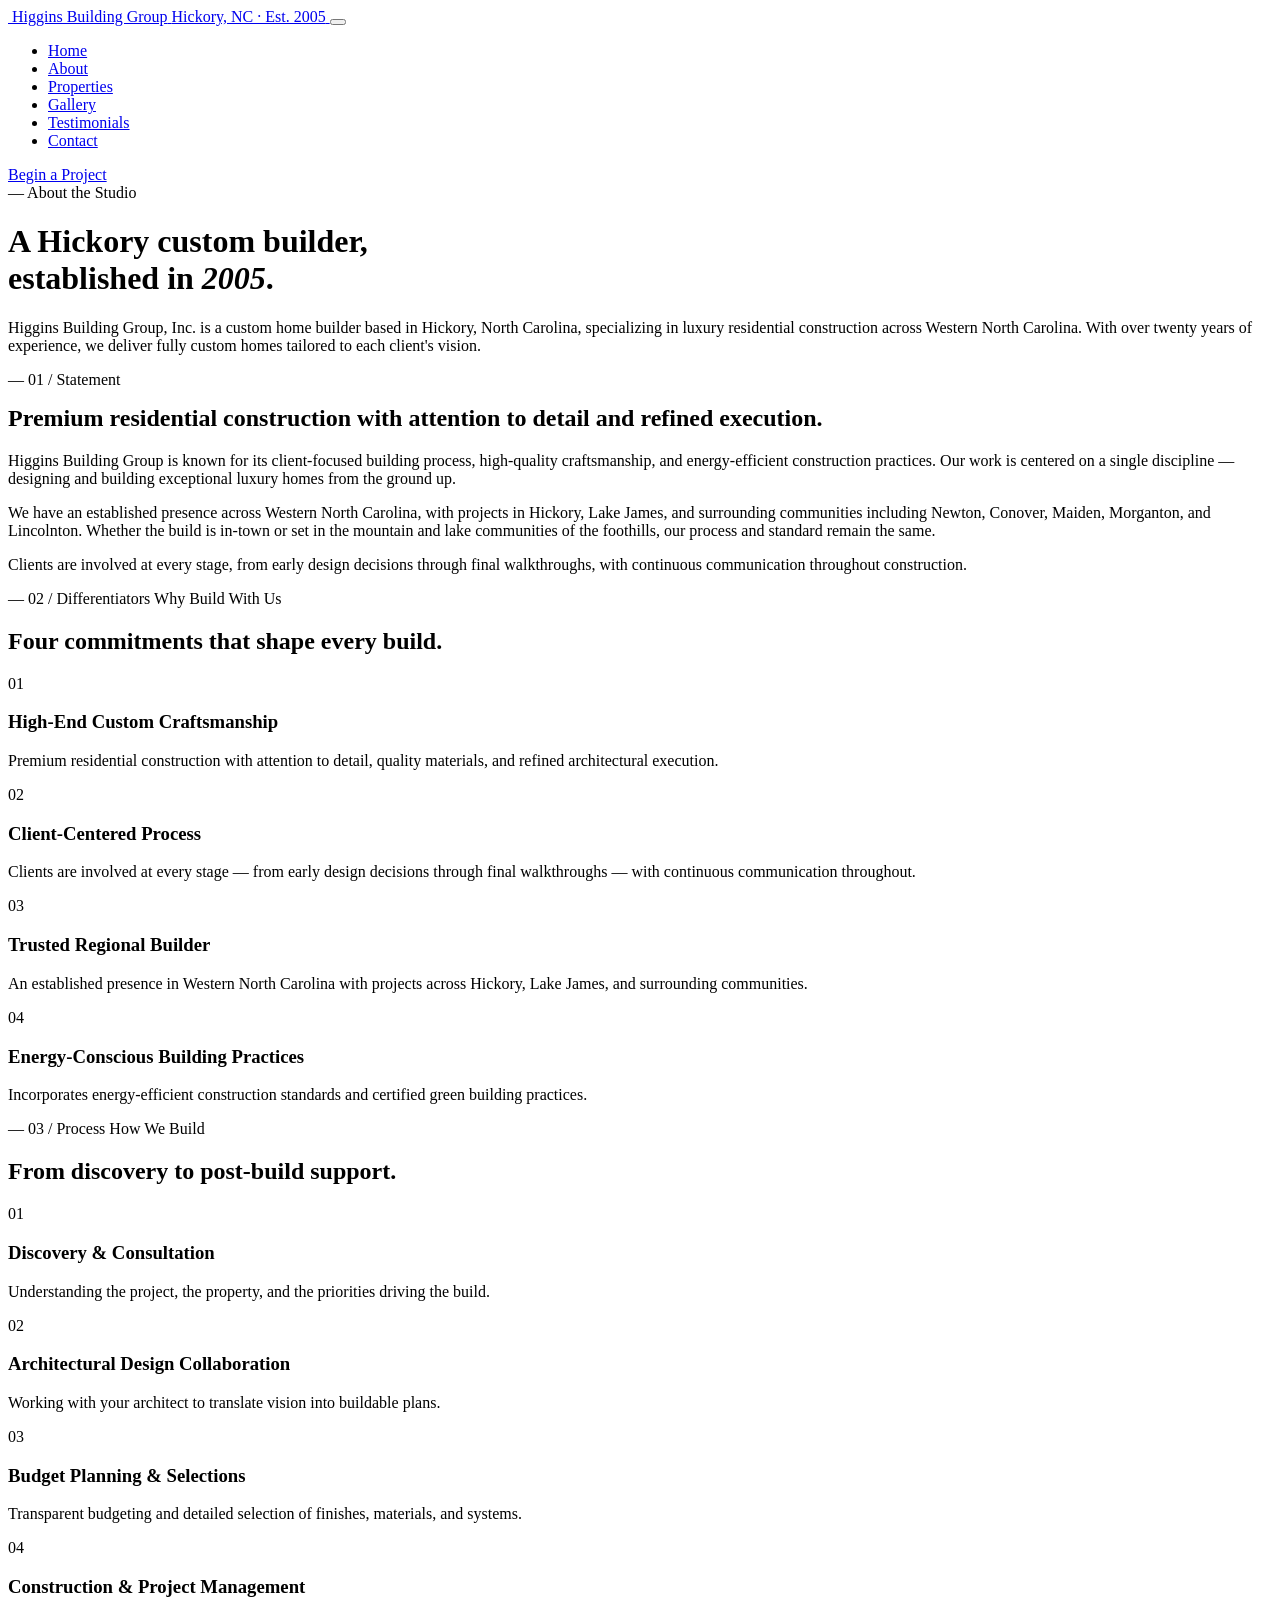
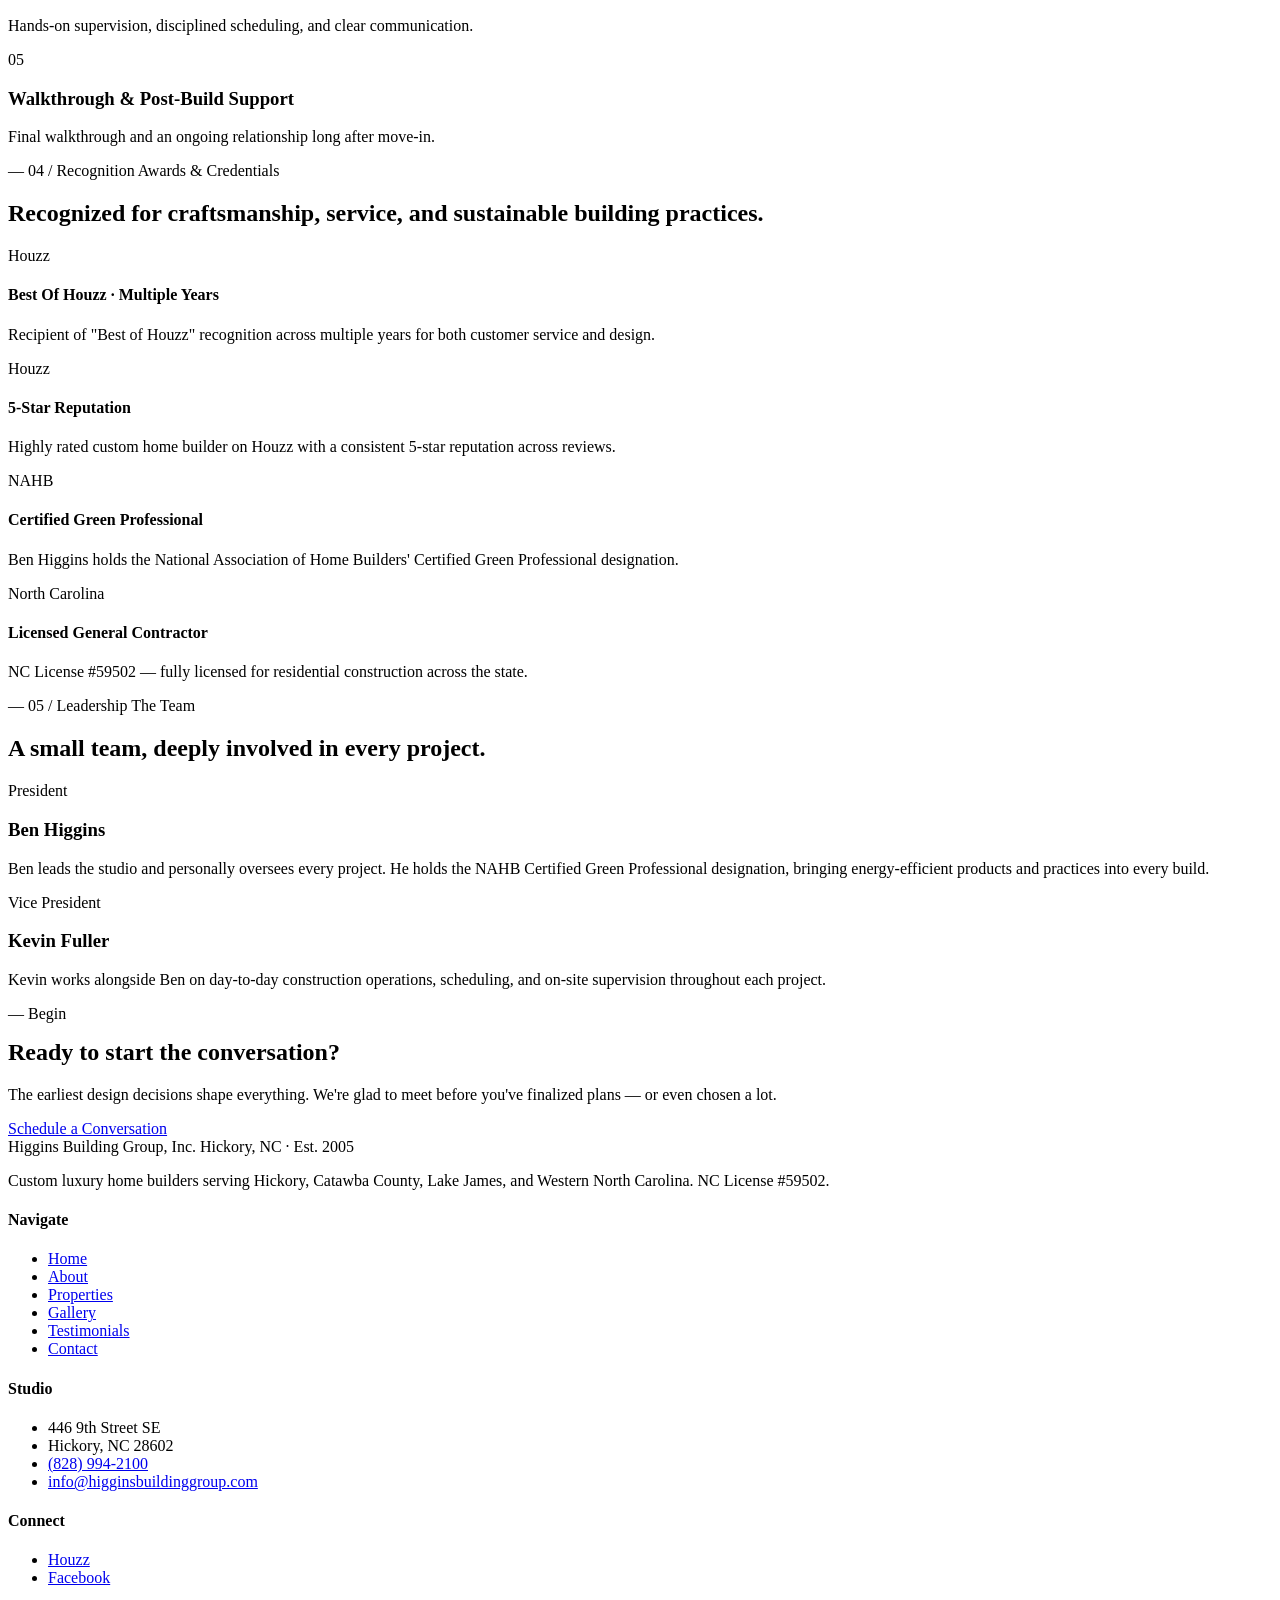
==== commit 7f3ea9ea: "Add files via upload" ====
--- a/about.html
+++ b/about.html
@@ -3,9 +3,10 @@
 <head>
     <meta charset="UTF-8">
     <meta name="viewport" content="width=device-width, initial-scale=1.0">
-    <meta name="description" content="About Higgins Building Group — a Hickory-based custom luxury home builder with decades of experience, recognized by Southern Living and Houzz.">
-    <title>About · Higgins Building Group</title>
+    <meta name="description" content="About Higgins Building Group, Inc. — a Hickory-based custom luxury home builder established in 2005, serving Western North Carolina.">
+    <title>About · Higgins Building Group, Inc.</title>
     <link rel="stylesheet" href="styles.css">
+    <link rel="icon" href="https://higginsbuildinggroup.com/images/logo.png">
     <link rel="preconnect" href="https://fonts.googleapis.com">
     <link rel="preconnect" href="https://fonts.gstatic.com" crossorigin>
 </head>
@@ -13,7 +14,13 @@
 
 <nav class="nav" aria-label="Primary">
     <div class="nav-inner">
-        <a href="index.html" class="brand"><span class="brand-mark">Higgins<em>.</em></span><span class="brand-sub">Building Group · Est. NC</span></a>
+        <a href="index.html" class="brand">
+            <img src="https://higginsbuildinggroup.com/images/logo.png" alt="" class="brand-logo">
+            <span class="brand-text">
+                <span class="brand-mark">Higgins Building Group</span>
+                <span class="brand-sub">Hickory, NC · Est. 2005</span>
+            </span>
+        </a>
         <button class="nav-toggle" aria-label="Toggle navigation" aria-expanded="false"><span></span><span></span><span></span></button>
         <ul class="nav-links">
             <li><a href="index.html">Home</a></li>
@@ -27,187 +34,184 @@
     </div>
 </nav>
 
-<!-- PAGE HERO -->
 <header class="page-hero">
     <div class="container reveal-stagger">
         <span class="eyebrow">— About the Studio</span>
-        <h1>A residential building<br>practice rooted in <em>care</em>.</h1>
-        <p class="lede">Higgins Building Group is a custom home builder based in Hickory, North Carolina. We bring decades of construction experience and a deeply personal approach to every project — from first design conversation to final walkthrough.</p>
+        <h1>A Hickory custom builder,<br>established in <em>2005</em>.</h1>
+        <p class="lede">Higgins Building Group, Inc. is a custom home builder based in Hickory, North Carolina, specializing in luxury residential construction across Western North Carolina. With over twenty years of experience, we deliver fully custom homes tailored to each client's vision.</p>
     </div>
 </header>
 
-<!-- STUDIO STATEMENT -->
 <section class="about-statement">
     <div class="container">
         <div class="about-statement-grid reveal">
             <div class="left">
                 <span class="numeral">— 01 / Statement</span>
-                <h2 style="margin-top: 1rem;">"Honest communication. Painstaking attention. On time, on budget."</h2>
+                <h2 style="margin-top: 1rem;">Premium residential construction with attention to detail and refined execution.</h2>
             </div>
             <div class="right">
-                <p>Our work begins and ends with the client. We listen first — to how a family lives, what a place is meant to feel like at six in the morning and ten at night, where the light should fall, what budget the project actually has to honor.</p>
-                <p>From there we build. Methodically, transparently, and with the same level of finish whether the home is a 3,000-square-foot in-town residence or a custom mountain retreat. We hold ourselves accountable to the details that other builders quietly let slip — because those are the details our clients live with for the next thirty years.</p>
-                <p>The result is a home that arrives on schedule, on budget, and at a quality of craftsmanship that earns repeat referrals from the only people who really know: the families who've already moved in.</p>
-            </div>
-        </div>
-    </div>
-</section>
-
-<!-- PRINCIPLES -->
+                <p>Higgins Building Group is known for its client-focused building process, high-quality craftsmanship, and energy-efficient construction practices. Our work is centered on a single discipline — designing and building exceptional luxury homes from the ground up.</p>
+                <p>We have an established presence across Western North Carolina, with projects in Hickory, Lake James, and surrounding communities including Newton, Conover, Maiden, Morganton, and Lincolnton. Whether the build is in-town or set in the mountain and lake communities of the foothills, our process and standard remain the same.</p>
+                <p>Clients are involved at every stage, from early design decisions through final walkthroughs, with continuous communication throughout construction.</p>
+            </div>
+        </div>
+    </div>
+</section>
+
 <section class="principles">
     <div class="container">
         <div class="section-head reveal">
             <div class="left">
-                <span class="numeral">— 02 / Principles</span>
-                <span class="eyebrow">How We Work</span>
-            </div>
-            <h2>Six commitments that shape every build.</h2>
+                <span class="numeral">— 02 / Differentiators</span>
+                <span class="eyebrow">Why Build With Us</span>
+            </div>
+            <h2>Four commitments that shape every build.</h2>
         </div>
         <div class="principle-grid reveal-stagger">
             <div class="principle">
                 <span class="num">01</span>
-                <h3>Collaborative Design</h3>
-                <p>We work alongside your architect — or help you find one — and stay involved from concept through final detail. Construction begins on a plan everyone agrees on.</p>
+                <h3>High-End Custom Craftsmanship</h3>
+                <p>Premium residential construction with attention to detail, quality materials, and refined architectural execution.</p>
             </div>
             <div class="principle">
                 <span class="num">02</span>
-                <h3>Transparent Pricing</h3>
-                <p>Open-book budgets, line-item allowances, no surprises. You know what each decision costs before it's made, and you know why.</p>
+                <h3>Client-Centered Process</h3>
+                <p>Clients are involved at every stage — from early design decisions through final walkthroughs — with continuous communication throughout.</p>
             </div>
             <div class="principle">
                 <span class="num">03</span>
-                <h3>Disciplined Scheduling</h3>
-                <p>Tight subcontractor sequencing keeps crews moving without idle days. Most clients move in on the date we set at groundbreaking.</p>
+                <h3>Trusted Regional Builder</h3>
+                <p>An established presence in Western North Carolina with projects across Hickory, Lake James, and surrounding communities.</p>
             </div>
             <div class="principle">
                 <span class="num">04</span>
-                <h3>Quality Control</h3>
-                <p>Daily on-site presence by ownership. Every trade is inspected; every punch item is closed before the next phase begins.</p>
+                <h3>Energy-Conscious Building Practices</h3>
+                <p>Incorporates energy-efficient construction standards and certified green building practices.</p>
+            </div>
+        </div>
+    </div>
+</section>
+
+<section class="section" style="background: var(--paper);">
+    <div class="container">
+        <div class="section-head reveal">
+            <div class="left">
+                <span class="numeral">— 03 / Process</span>
+                <span class="eyebrow">How We Build</span>
+            </div>
+            <h2>From discovery to post-build support.</h2>
+        </div>
+        <div class="principle-grid reveal-stagger">
+            <div class="principle">
+                <span class="num">01</span>
+                <h3>Discovery &amp; Consultation</h3>
+                <p>Understanding the project, the property, and the priorities driving the build.</p>
+            </div>
+            <div class="principle">
+                <span class="num">02</span>
+                <h3>Architectural Design Collaboration</h3>
+                <p>Working with your architect to translate vision into buildable plans.</p>
+            </div>
+            <div class="principle">
+                <span class="num">03</span>
+                <h3>Budget Planning &amp; Selections</h3>
+                <p>Transparent budgeting and detailed selection of finishes, materials, and systems.</p>
+            </div>
+            <div class="principle">
+                <span class="num">04</span>
+                <h3>Construction &amp; Project Management</h3>
+                <p>Hands-on supervision, disciplined scheduling, and clear communication.</p>
             </div>
             <div class="principle">
                 <span class="num">05</span>
-                <h3>Energy Performance</h3>
-                <p>ENERGY STAR-rated construction is our default, not an upgrade. Better envelope, better systems, lower utility bills — built in.</p>
-            </div>
-            <div class="principle">
-                <span class="num">06</span>
-                <h3>Long Relationships</h3>
-                <p>Our standard one-year inspection is just the beginning. We answer the phone five years later — and ten — for the homes we've built.</p>
-            </div>
-        </div>
-    </div>
-</section>
-
-<!-- SUSTAINABILITY / RECOGNITION -->
+                <h3>Walkthrough &amp; Post-Build Support</h3>
+                <p>Final walkthrough and an ongoing relationship long after move-in.</p>
+            </div>
+        </div>
+    </div>
+</section>
+
 <section class="section recognition">
     <div class="container">
         <div class="section-head reveal">
             <div class="left">
-                <span class="numeral" style="color: var(--brass-soft);">— 03 / Recognition</span>
-                <span class="eyebrow">Honors &amp; Memberships</span>
-            </div>
-            <h2>Selected, repeatedly, by organizations that set the standard.</h2>
-        </div>
-
-        <div style="display: grid; grid-template-columns: 1fr 1.5fr; gap: 4rem; margin-top: 2rem;" class="reveal">
-            <p>Recognition from peers and industry organizations is a useful signal — particularly for clients early in the process of choosing a builder. We hold each of these affiliations seriously, and the standards behind them inform how we work.</p>
-            <div></div>
+                <span class="numeral" style="color: var(--brass-soft);">— 04 / Recognition</span>
+                <span class="eyebrow">Awards &amp; Credentials</span>
+            </div>
+            <h2>Recognized for craftsmanship, service, and sustainable building practices.</h2>
         </div>
 
         <div class="awards-grid reveal-stagger">
             <div class="award">
-                <span class="org">Southern Living</span>
-                <h4>Custom Builder Program</h4>
-                <p>Selected for the magazine's invitation-only program based on craftsmanship, character, and reputation in the region.</p>
-            </div>
-            <div class="award">
                 <span class="org">Houzz</span>
-                <h4>Best Of Houzz · Multi-Year</h4>
-                <p>Honored in both Customer Service and Design — voted by the Houzz community of more than 40 million users.</p>
+                <h4>Best Of Houzz · Multiple Years</h4>
+                <p>Recipient of "Best of Houzz" recognition across multiple years for both customer service and design.</p>
             </div>
             <div class="award">
                 <span class="org">Houzz</span>
-                <h4>Recommended &amp; Influencer</h4>
-                <p>Earned both the Recommended badge (top-rated pros) and the 1K Saves badge for project work added to ideabooks.</p>
+                <h4>5-Star Reputation</h4>
+                <p>Highly rated custom home builder on Houzz with a consistent 5-star reputation across reviews.</p>
             </div>
             <div class="award">
                 <span class="org">NAHB</span>
                 <h4>Certified Green Professional</h4>
-                <p>Ben Higgins holds the CGP designation — incorporating energy-efficient products and practices without driving up cost.</p>
-            </div>
-            <div class="award">
-                <span class="org">U.S. EPA &amp; DOE</span>
-                <h4>ENERGY STAR Partner</h4>
-                <p>Builder of certified ENERGY STAR homes meeting strict federal energy-performance and indoor-air-quality standards.</p>
-            </div>
-            <div class="award">
-                <span class="org">NCHBA</span>
-                <h4>NC Home Builders Association</h4>
-                <p>Active member of the state organization advancing the residential construction industry across North Carolina.</p>
-            </div>
-            <div class="award">
-                <span class="org">NAHB</span>
-                <h4>National Association Member</h4>
-                <p>Member of the country's largest residential construction trade association, representing more than 140,000 builders.</p>
+                <p>Ben Higgins holds the National Association of Home Builders' Certified Green Professional designation.</p>
             </div>
             <div class="award">
                 <span class="org">North Carolina</span>
                 <h4>Licensed General Contractor</h4>
-                <p>NC License #59502 — fully licensed and insured to perform unlimited residential construction across the state.</p>
-            </div>
-        </div>
-    </div>
-</section>
-
-<!-- LEADERSHIP -->
+                <p>NC License #59502 — fully licensed for residential construction across the state.</p>
+            </div>
+        </div>
+    </div>
+</section>
+
 <section class="leadership">
     <div class="container">
         <div class="section-head reveal">
             <div class="left">
-                <span class="numeral" style="color: var(--brass-soft);">— 04 / Leadership</span>
+                <span class="numeral" style="color: var(--brass-soft);">— 05 / Leadership</span>
                 <span class="eyebrow">The Team</span>
             </div>
             <h2>A small team, deeply involved in every project.</h2>
         </div>
         <div class="leader-grid reveal-stagger">
             <article class="leader">
-                <span class="role">President · Founder</span>
+                <span class="role">President</span>
                 <h3>Ben Higgins</h3>
-                <p>Ben leads the studio and personally oversees every project. A Certified Green Professional through the National Association of Home Builders, he brings architectural literacy, hands-on construction expertise, and a long-cultivated network of regional craftsmen to every build.</p>
+                <p>Ben leads the studio and personally oversees every project. He holds the NAHB Certified Green Professional designation, bringing energy-efficient products and practices into every build.</p>
             </article>
             <article class="leader">
                 <span class="role">Vice President</span>
                 <h3>Kevin Fuller</h3>
-                <p>Kevin manages day-to-day construction operations — scheduling, subcontractor coordination, quality control, and on-site problem-solving. Clients work directly with him through the build, and his involvement is one reason our projects finish on time and on budget.</p>
+                <p>Kevin works alongside Ben on day-to-day construction operations, scheduling, and on-site supervision throughout each project.</p>
             </article>
         </div>
     </div>
 </section>
 
-<!-- CTA -->
 <section class="cta-strip">
     <div class="container">
         <div class="cta-inner reveal">
             <div>
-                <span class="numeral">— 05 / Begin</span>
+                <span class="numeral">— Begin</span>
                 <h2 style="margin-top: 1rem;">Ready to start the conversation?</h2>
             </div>
             <div class="right">
-                <p>The earliest design decisions shape everything. We're happy to meet before you've finalized plans — or even chosen a lot.</p>
+                <p>The earliest design decisions shape everything. We're glad to meet before you've finalized plans — or even chosen a lot.</p>
                 <a href="contact.html" class="btn btn-filled">Schedule a Conversation <span class="arrow"></span></a>
             </div>
         </div>
     </div>
 </section>
 
-<!-- FOOTER -->
 <footer class="footer">
     <div class="container">
         <div class="footer-grid">
             <div class="brand-block">
-                <span class="brand-mark">Higgins<em>.</em></span>
-                <span class="brand-sub">Building Group · Est. NC</span>
-                <p>Custom luxury home builders serving Hickory and Western North Carolina. NC License #59502.</p>
+                <span class="brand-mark">Higgins Building Group, Inc.</span>
+                <span class="brand-sub">Hickory, NC · Est. 2005</span>
+                <p>Custom luxury home builders serving Hickory, Catawba County, Lake James, and Western North Carolina. NC License #59502.</p>
             </div>
             <div>
                 <h4>Navigate</h4>
@@ -234,9 +238,6 @@
                 <ul>
                     <li><a href="https://www.houzz.com/pro/higginsbuildinggroup/higgins-building-group-inc" target="_blank" rel="noopener">Houzz</a></li>
                     <li><a href="https://www.facebook.com/higginsbuildinggroup" target="_blank" rel="noopener">Facebook</a></li>
-                    <li><a href="https://www.nchba.org/wp/" target="_blank" rel="noopener">NCHBA Member</a></li>
-                    <li><a href="https://www.nahb.org" target="_blank" rel="noopener">NAHB Member</a></li>
-                    <li><a href="https://www.energystar.gov" target="_blank" rel="noopener">ENERGY STAR Partner</a></li>
                 </ul>
             </div>
         </div>
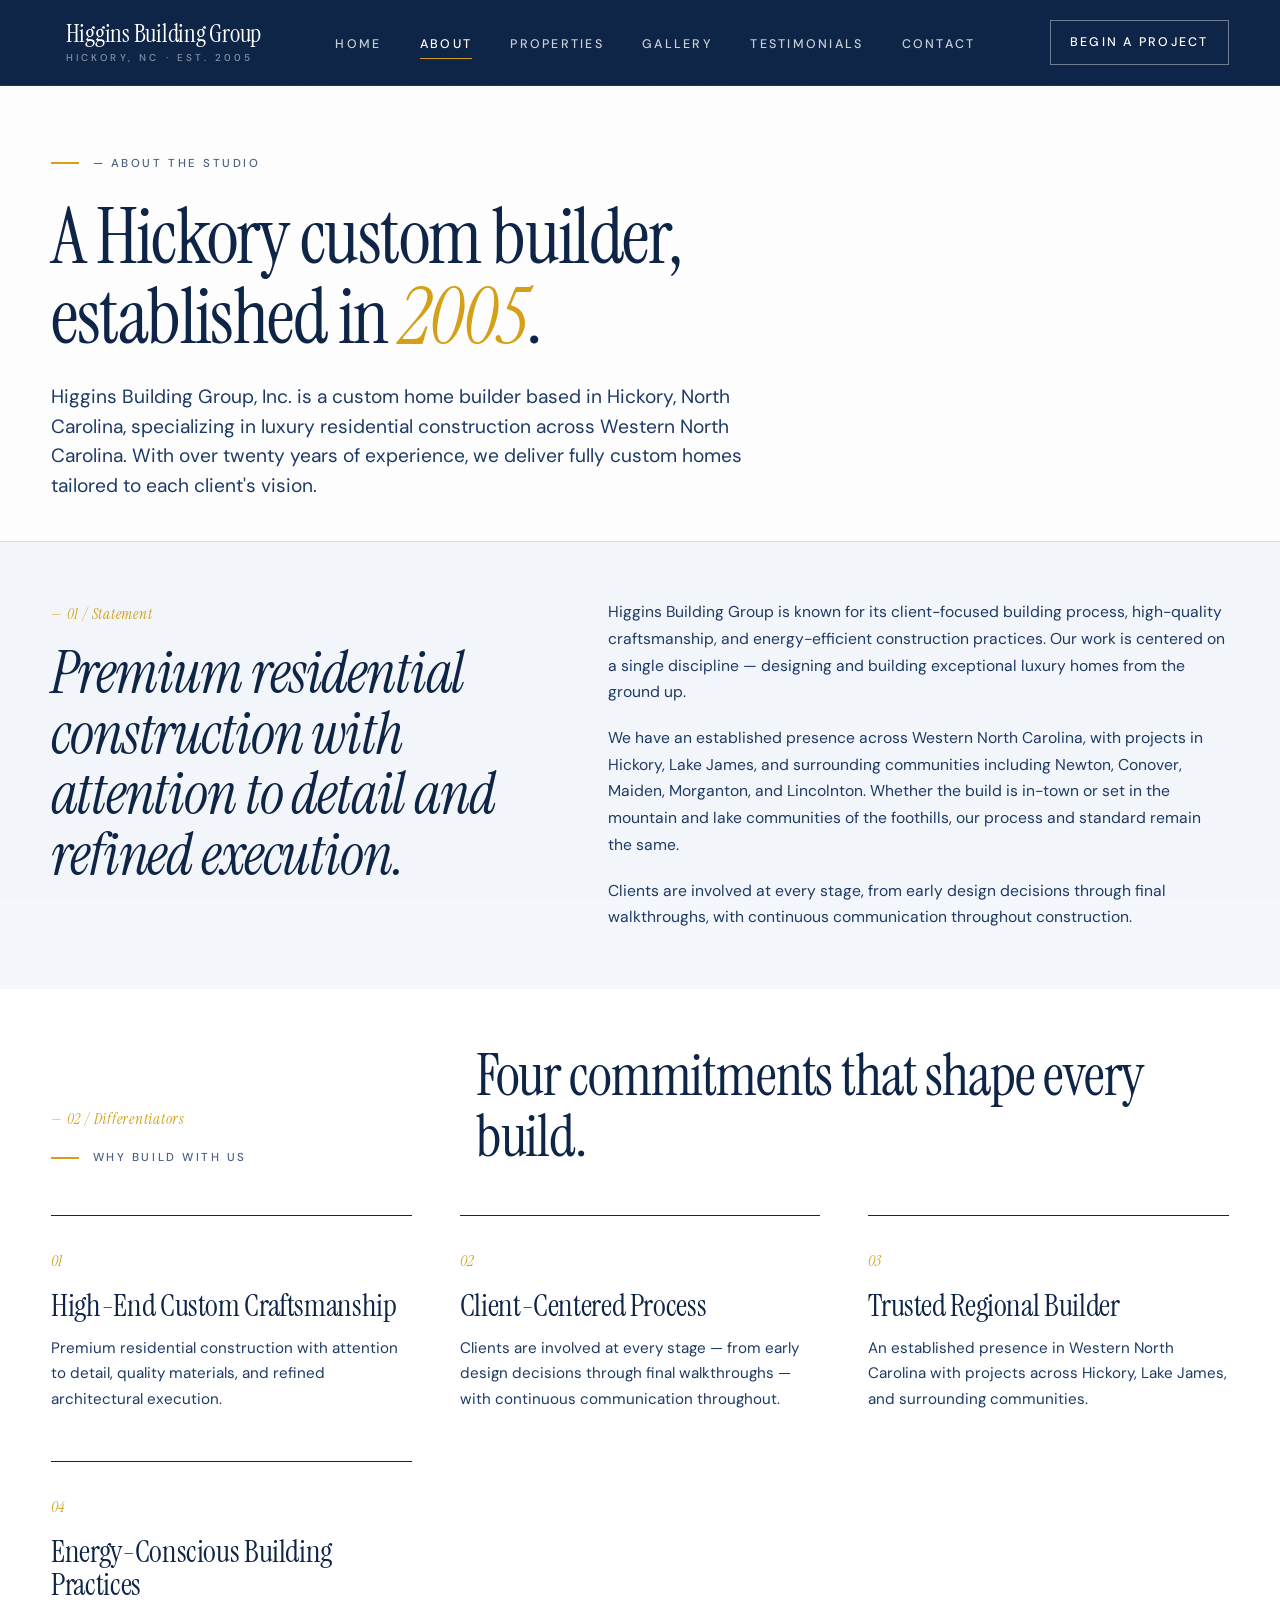
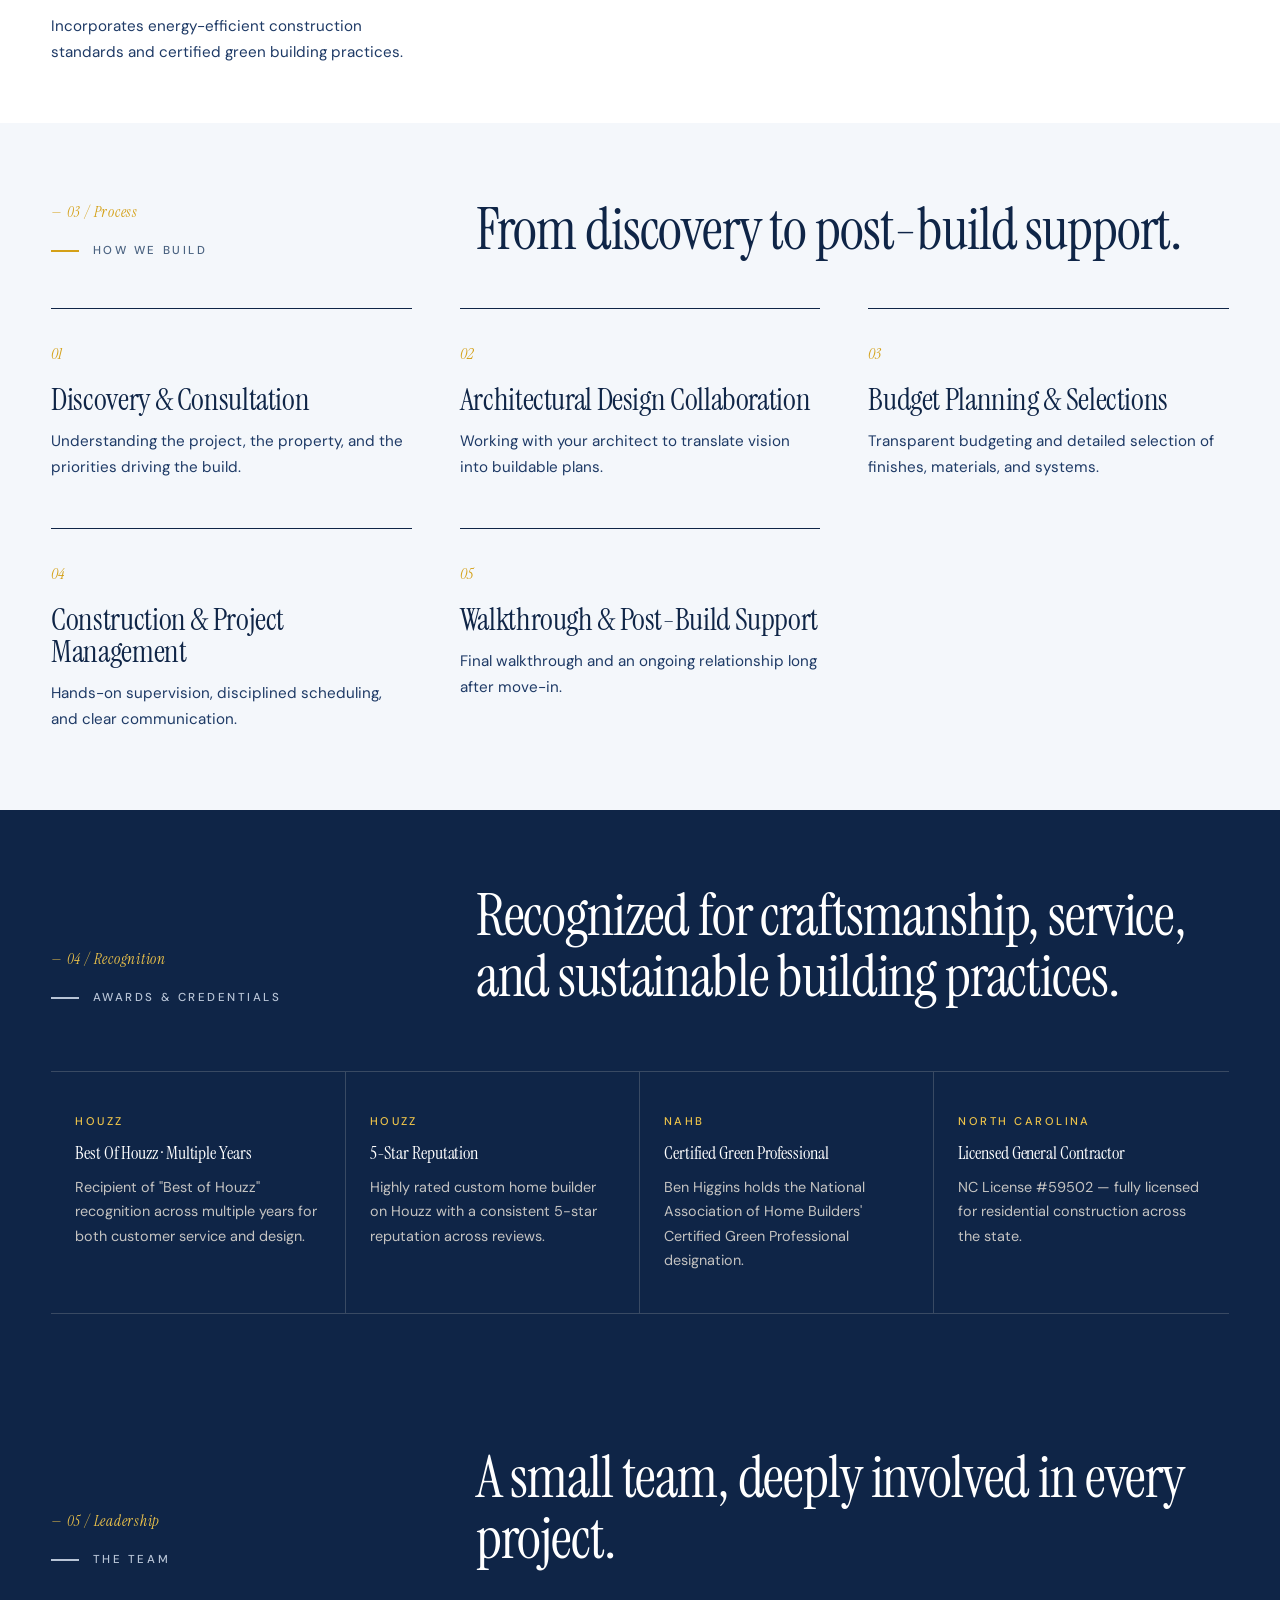
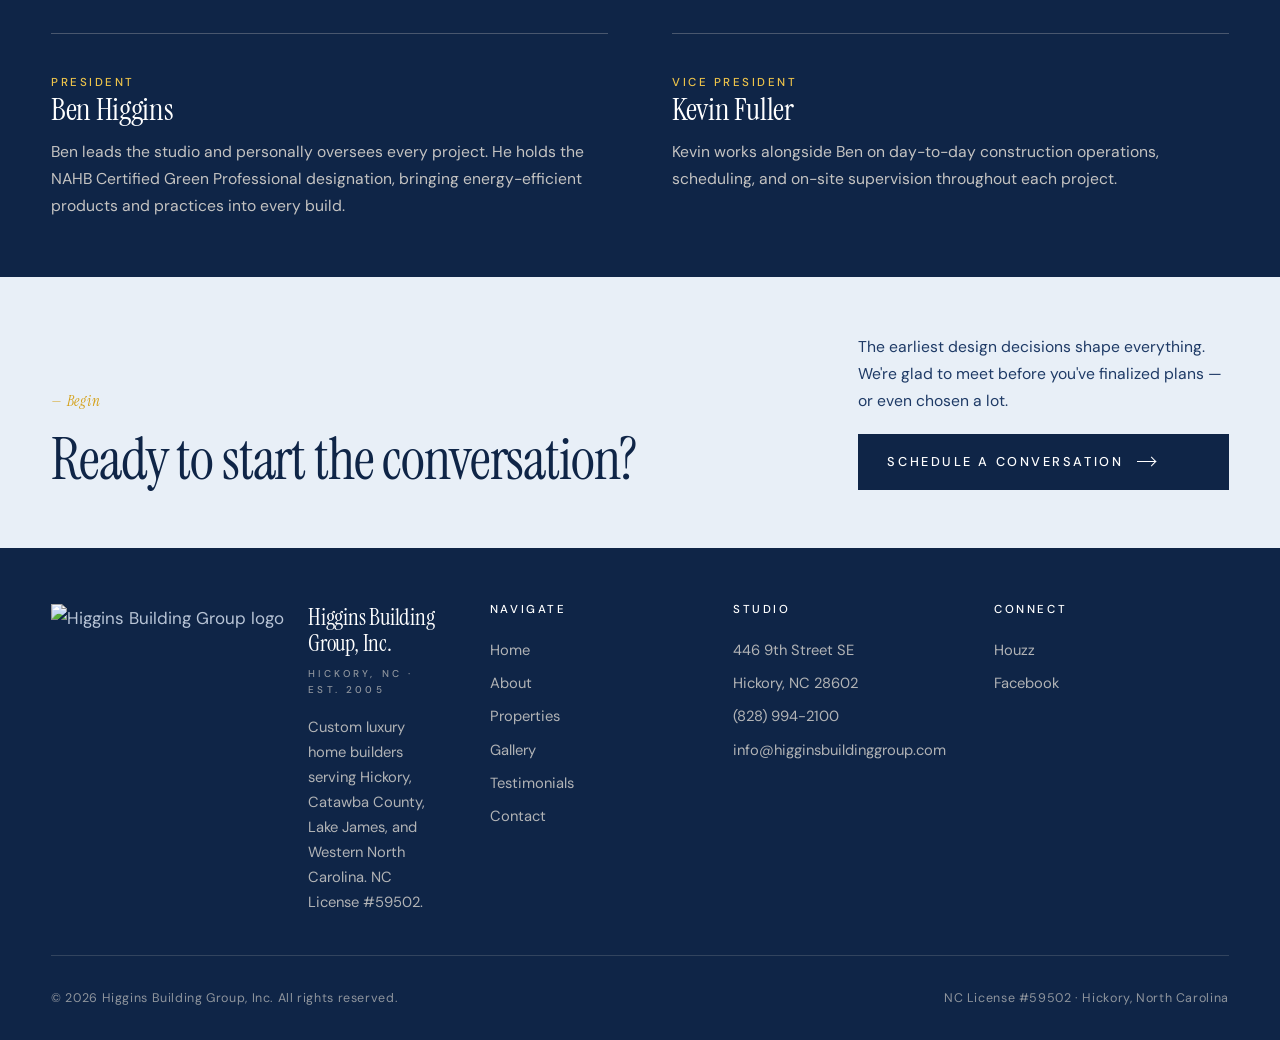
==== commit 616c11a6: "Add files via upload" ====
--- a/about.html
+++ b/about.html
@@ -209,9 +209,12 @@
     <div class="container">
         <div class="footer-grid">
             <div class="brand-block">
-                <span class="brand-mark">Higgins Building Group, Inc.</span>
-                <span class="brand-sub">Hickory, NC · Est. 2005</span>
-                <p>Custom luxury home builders serving Hickory, Catawba County, Lake James, and Western North Carolina. NC License #59502.</p>
+                <img src="https://higginsbuildinggroup.com/images/logo.png" alt="Higgins Building Group logo" class="footer-logo">
+                <div class="brand-block-text">
+                    <span class="brand-mark">Higgins Building Group, Inc.</span>
+                    <span class="brand-sub">Hickory, NC · Est. 2005</span>
+                    <p>Custom luxury home builders serving Hickory, Catawba County, Lake James, and Western North Carolina. NC License #59502.</p>
+                </div>
             </div>
             <div>
                 <h4>Navigate</h4>
--- a/styles.css
+++ b/styles.css
@@ -0,0 +1,1037 @@
+/* ==========================================================================
+   HIGGINS BUILDING GROUP — STYLES
+   Editorial / luxury aesthetic. Fraunces (display) + Manrope (text).
+   ========================================================================== */
+
+@import url('https://fonts.googleapis.com/css2?family=Instrument+Serif:ital@0;1&family=DM+Sans:opsz,wght@9..40,300;9..40,400;9..40,500;9..40,600;9..40,700&display=swap');
+
+/* ---------- Tokens ------------------------------------------------------- */
+:root {
+    --bone: #FFFFFF;            /* pure white base */
+    --paper: #F4F7FB;            /* very pale blue-tinted white */
+    --paper-2: #E8EFF7;          /* light blue-gray for accent sections */
+    --ink: #0F2547;              /* deep HBG navy */
+    --ink-soft: #1E3A66;         /* softer navy */
+    --stone: #4A6280;            /* muted blue-gray */
+    --mist: #B8C4D6;             /* light blue-gray */
+    --line: rgba(15, 37, 71, 0.14);
+    --line-soft: rgba(15, 37, 71, 0.07);
+    --forest: #0A1B36;           /* deepest navy for dark sections */
+    --brass: #D4A017;            /* HBG gold/yellow accent */
+    --brass-soft: #EDC34A;       /* lighter yellow for hover states */
+
+    --serif: 'Instrument Serif', 'Times New Roman', serif;
+    --sans: 'DM Sans', system-ui, sans-serif;
+
+    --ease: cubic-bezier(0.22, 1, 0.36, 1);
+    --ease-2: cubic-bezier(0.65, 0, 0.35, 1);
+
+    --maxw: 1400px;
+    --pad-x: clamp(1.25rem, 4vw, 4rem);
+}
+
+/* ---------- Reset -------------------------------------------------------- */
+*, *::before, *::after { box-sizing: border-box; margin: 0; padding: 0; }
+html { scroll-behavior: smooth; -webkit-text-size-adjust: 100%; }
+body {
+    font-family: var(--sans);
+    font-weight: 400;
+    font-size: 17px;
+    line-height: 1.65;
+    color: var(--ink);
+    background: var(--bone);
+    -webkit-font-smoothing: antialiased;
+    -moz-osx-font-smoothing: grayscale;
+    overflow-x: hidden;
+}
+img { display: block; max-width: 100%; height: auto; }
+a { color: inherit; text-decoration: none; }
+button { font: inherit; color: inherit; background: none; border: none; cursor: pointer; }
+ul, ol { list-style: none; }
+
+/* Subtle paper grain across the entire site */
+body::before {
+    content: '';
+    position: fixed;
+    inset: 0;
+    pointer-events: none;
+    z-index: 1;
+    background-image: url("data:image/svg+xml;utf8,<svg xmlns='http://www.w3.org/2000/svg' width='200' height='200'><filter id='n'><feTurbulence type='fractalNoise' baseFrequency='0.9' numOctaves='2' stitchTiles='stitch'/><feColorMatrix values='0 0 0 0 0  0 0 0 0 0  0 0 0 0 0  0 0 0 0.025 0'/></filter><rect width='100%' height='100%' filter='url(%23n)'/></svg>");
+    mix-blend-mode: multiply;
+    opacity: 0.4;
+}
+
+/* ---------- Typography --------------------------------------------------- */
+h1, h2, h3, h4 {
+    font-family: var(--serif);
+    font-weight: 400;
+    line-height: 1.05;
+    letter-spacing: -0.015em;
+    color: var(--ink);
+}
+h1 { font-size: clamp(2.5rem, 7vw, 6.5rem); letter-spacing: -0.02em; }
+h2 { font-size: clamp(2rem, 4.5vw, 4rem); letter-spacing: -0.02em; }
+h3 { font-size: clamp(1.4rem, 2.4vw, 2rem); letter-spacing: -0.012em; }
+h4 { font-size: 1.15rem; letter-spacing: -0.005em; }
+
+p { font-size: clamp(0.98rem, 1.05vw, 1.075rem); line-height: 1.7; color: var(--ink-soft); }
+.lede { font-size: clamp(1.1rem, 1.5vw, 1.4rem); line-height: 1.55; color: var(--ink-soft); }
+
+.eyebrow {
+    font-family: var(--sans);
+    font-size: 0.72rem;
+    font-weight: 500;
+    letter-spacing: 0.22em;
+    text-transform: uppercase;
+    color: var(--stone);
+    display: inline-flex;
+    align-items: center;
+    gap: 0.85rem;
+}
+.eyebrow::before {
+    content: '';
+    width: 28px;
+    height: 2px;
+    background: var(--brass);
+    display: inline-block;
+}
+.eyebrow.no-rule::before { display: none; }
+
+.numeral {
+    font-family: var(--serif);
+    font-style: italic;
+    font-weight: 400;
+    font-size: 0.95rem;
+    color: var(--brass);
+    letter-spacing: 0.05em;
+}
+
+/* ---------- Layout primitives ------------------------------------------- */
+.container { max-width: var(--maxw); margin: 0 auto; padding-inline: var(--pad-x); position: relative; z-index: 2; }
+.container-narrow { max-width: 920px; margin: 0 auto; padding-inline: var(--pad-x); position: relative; z-index: 2; }
+
+section { position: relative; }
+
+.divider {
+    width: 100%;
+    height: 1px;
+    background: var(--line);
+    margin: 0;
+}
+
+/* ---------- Navigation --------------------------------------------------- */
+.nav {
+    position: fixed;
+    top: 0; left: 0; right: 0;
+    z-index: 100;
+    padding: 1.25rem var(--pad-x);
+    background: var(--ink);
+    border-bottom: 1px solid rgba(255, 255, 255, 0.08);
+    transition: background-color 0.4s var(--ease), padding 0.4s var(--ease), box-shadow 0.4s var(--ease);
+}
+.nav.scrolled {
+    background: var(--forest);
+    padding: 0.85rem var(--pad-x);
+    box-shadow: 0 4px 24px rgba(10, 27, 54, 0.25);
+}
+.nav-inner {
+    max-width: var(--maxw);
+    margin: 0 auto;
+    display: flex;
+    align-items: center;
+    justify-content: space-between;
+    gap: 2rem;
+}
+.brand {
+    display: flex;
+    align-items: center;
+    gap: 0.9rem;
+    line-height: 1;
+}
+.brand-logo {
+    height: 44px;
+    width: auto;
+    display: block;
+}
+.brand-text {
+    display: flex;
+    flex-direction: column;
+}
+.brand-mark {
+    font-family: var(--serif);
+    font-weight: 400;
+    font-size: 1.55rem;
+    letter-spacing: -0.01em;
+    color: var(--bone);
+}
+.brand-mark em {
+    font-style: italic;
+    font-weight: 400;
+    color: var(--brass);
+}
+.brand-sub {
+    font-size: 0.62rem;
+    font-weight: 500;
+    letter-spacing: 0.32em;
+    text-transform: uppercase;
+    color: rgba(255, 255, 255, 0.5);
+    margin-top: 0.4rem;
+}
+.nav-links {
+    display: flex;
+    gap: 2.4rem;
+    align-items: center;
+}
+.nav-links a {
+    font-size: 0.78rem;
+    font-weight: 500;
+    letter-spacing: 0.18em;
+    text-transform: uppercase;
+    color: rgba(255, 255, 255, 0.78);
+    position: relative;
+    padding: 0.4rem 0;
+    transition: color 0.3s var(--ease);
+}
+.nav-links a::after {
+    content: '';
+    position: absolute;
+    left: 0; bottom: 0;
+    height: 1px;
+    width: 100%;
+    background: var(--brass);
+    transform: scaleX(0);
+    transform-origin: left;
+    transition: transform 0.4s var(--ease);
+}
+.nav-links a:hover { color: var(--bone); }
+.nav-links a:hover::after,
+.nav-links a.active::after { transform: scaleX(1); }
+.nav-links a.active { color: var(--bone); }
+
+.nav-cta {
+    font-size: 0.78rem;
+    font-weight: 500;
+    letter-spacing: 0.18em;
+    text-transform: uppercase;
+    color: var(--bone);
+    border: 1px solid rgba(255, 255, 255, 0.4);
+    padding: 0.7rem 1.2rem;
+    transition: background 0.3s var(--ease), color 0.3s var(--ease), border-color 0.3s var(--ease);
+}
+.nav-cta:hover { background: var(--brass); color: var(--ink); border-color: var(--brass); }
+
+.nav-toggle {
+    display: none;
+    flex-direction: column;
+    gap: 5px;
+    width: 28px;
+    padding: 6px 0;
+}
+.nav-toggle span {
+    display: block;
+    width: 100%;
+    height: 1.5px;
+    background: var(--bone);
+    transition: transform 0.4s var(--ease), opacity 0.3s var(--ease);
+}
+
+@media (max-width: 900px) {
+    .nav-toggle { display: flex; }
+    .nav-cta { display: none; }
+    .nav-links {
+        position: fixed;
+        inset: 0;
+        background: var(--ink);
+        flex-direction: column;
+        justify-content: center;
+        gap: 2.4rem;
+        transform: translateY(-100%);
+        transition: transform 0.6s var(--ease);
+        z-index: 99;
+    }
+    .nav.open .nav-links { transform: translateY(0); }
+    .nav-links a { font-size: 1rem; color: rgba(255,255,255,0.85); }
+    .nav.open .nav-toggle span:nth-child(1) { transform: translateY(7px) rotate(45deg); }
+    .nav.open .nav-toggle span:nth-child(2) { opacity: 0; }
+    .nav.open .nav-toggle span:nth-child(3) { transform: translateY(-7px) rotate(-45deg); }
+}
+
+/* ---------- Buttons ------------------------------------------------------ */
+.btn {
+    display: inline-flex;
+    align-items: center;
+    gap: 0.85rem;
+    font-size: 0.8rem;
+    font-weight: 500;
+    letter-spacing: 0.2em;
+    text-transform: uppercase;
+    padding: 1.05rem 1.8rem;
+    border: 1px solid var(--ink);
+    color: var(--ink);
+    transition: background 0.4s var(--ease), color 0.4s var(--ease), border-color 0.4s var(--ease);
+}
+.btn .arrow {
+    width: 18px; height: 1px; background: currentColor; position: relative;
+    transition: width 0.4s var(--ease);
+}
+.btn .arrow::after {
+    content: ''; position: absolute; right: 0; top: -3px;
+    width: 7px; height: 7px;
+    border-top: 1px solid currentColor;
+    border-right: 1px solid currentColor;
+    transform: rotate(45deg);
+}
+.btn:hover { background: var(--ink); color: var(--bone); }
+.btn:hover .arrow { width: 26px; }
+.btn.btn-light { color: var(--bone); border-color: var(--bone); }
+.btn.btn-light:hover { background: var(--bone); color: var(--ink); }
+.btn.btn-filled { background: var(--ink); color: var(--bone); }
+.btn.btn-filled:hover { background: transparent; color: var(--ink); }
+
+/* Text-style link with arrow */
+.tlink {
+    display: inline-flex;
+    align-items: center;
+    gap: 0.7rem;
+    font-size: 0.78rem;
+    font-weight: 500;
+    letter-spacing: 0.2em;
+    text-transform: uppercase;
+    color: var(--ink);
+    border-bottom: 1px solid var(--ink);
+    padding-bottom: 0.35rem;
+    transition: gap 0.4s var(--ease), color 0.3s var(--ease), border-color 0.3s var(--ease);
+}
+.tlink:hover { gap: 1.1rem; color: var(--brass); border-color: var(--brass); }
+
+/* ---------- HERO (home) ------------------------------------------------- */
+.hero {
+    position: relative;
+    min-height: 90vh;
+    padding-top: 7rem;
+    padding-bottom: 2.5rem;
+    overflow: hidden;
+}
+.hero-grid {
+    display: grid;
+    grid-template-columns: 1fr;
+    gap: 3rem;
+    align-items: end;
+    min-height: calc(100vh - 12rem);
+}
+.hero-text {
+    max-width: 1100px;
+}
+.hero-eyebrow { margin-bottom: 2rem; }
+.hero h1 {
+    font-weight: 400;
+    
+    line-height: 0.98;
+}
+.hero h1 em {
+    font-style: italic;
+    font-weight: 400;
+    color: var(--brass);
+}
+.hero-meta {
+    display: flex;
+    flex-wrap: wrap;
+    align-items: end;
+    gap: 3rem;
+    margin-top: 2.25rem;
+    padding-top: 1.5rem;
+    border-top: 1px solid var(--line);
+}
+.hero-meta p {
+    max-width: 480px;
+    font-size: 1.025rem;
+}
+.hero-meta-item {
+    display: flex;
+    flex-direction: column;
+    gap: 0.4rem;
+}
+.hero-meta-item .label {
+    font-size: 0.68rem;
+    font-weight: 500;
+    letter-spacing: 0.22em;
+    text-transform: uppercase;
+    color: var(--stone);
+}
+.hero-meta-item .value {
+    font-family: var(--serif);
+    font-size: 1.4rem;
+    font-weight: 400;
+    letter-spacing: -0.01em;
+}
+
+/* Hero image — anchored bottom-right */
+.hero-image {
+    position: absolute;
+    right: 0;
+    top: 18vh;
+    width: 38vw;
+    max-width: 540px;
+    height: 60vh;
+    max-height: 680px;
+    overflow: hidden;
+}
+.hero-image img {
+    width: 100%; height: 100%; object-fit: cover;
+    transform: scale(1.05);
+    animation: heroZoom 14s var(--ease) forwards;
+}
+@keyframes heroZoom { to { transform: scale(1); } }
+.hero-image::after {
+    content: '';
+    position: absolute; inset: 0;
+    background: linear-gradient(180deg, rgba(27,24,20,0.05), rgba(27,24,20,0.18));
+    pointer-events: none;
+}
+
+@media (max-width: 1100px) {
+    .hero-image { width: 42vw; }
+}
+@media (max-width: 800px) {
+    .hero { min-height: auto; padding-top: 7rem; padding-bottom: 3rem; }
+    .hero-image {
+        position: relative; top: auto; right: auto;
+        width: 100%; max-width: none; height: 60vh;
+        margin-top: 3rem;
+    }
+    .hero-meta { gap: 2rem; margin-top: 2.5rem; }
+}
+
+/* ---------- Section headers --------------------------------------------- */
+.section {
+    padding: clamp(3.5rem, 6vw, 6rem) 0;
+}
+.section-head {
+    display: grid;
+    grid-template-columns: 1fr 2fr;
+    gap: 3rem;
+    margin-bottom: 3rem;
+    align-items: end;
+}
+.section-head .left { display: flex; flex-direction: column; gap: 1rem; }
+.section-head h2 { max-width: 720px; }
+@media (max-width: 800px) {
+    .section-head { grid-template-columns: 1fr; gap: 1.5rem; margin-bottom: 3rem; }
+}
+
+/* ---------- Studio / Intro ---------------------------------------------- */
+.studio { background: var(--paper); }
+.studio-grid {
+    display: grid;
+    grid-template-columns: 1fr 1fr;
+    gap: 5rem;
+    align-items: center;
+}
+.studio-text .lede { margin-bottom: 1.5rem; }
+.studio-text p + p { margin-top: 1.2rem; }
+.studio-image {
+    position: relative;
+    aspect-ratio: 4/5;
+    overflow: hidden;
+}
+.studio-image img { width: 100%; height: 100%; object-fit: cover; }
+.studio-image .caption {
+    position: absolute;
+    bottom: 1.2rem; left: 1.2rem;
+    background: var(--bone);
+    padding: 0.7rem 1rem;
+    font-size: 0.7rem;
+    font-weight: 500;
+    letter-spacing: 0.22em;
+    text-transform: uppercase;
+    color: var(--ink);
+}
+@media (max-width: 800px) { .studio-grid { grid-template-columns: 1fr; gap: 2.5rem; } }
+
+/* ---------- Capabilities / Services ------------------------------------- */
+.capabilities { background: var(--bone); }
+.cap-grid {
+    display: grid;
+    grid-template-columns: repeat(4, 1fr);
+    gap: 1px;
+    background: var(--line);
+    border-block: 1px solid var(--line);
+}
+.cap {
+    background: var(--bone);
+    padding: 2.5rem 2rem;
+    display: flex;
+    flex-direction: column;
+    gap: 1.2rem;
+    min-height: 320px;
+    transition: background 0.4s var(--ease);
+}
+.cap:hover { background: var(--paper); }
+.cap-num {
+    font-family: var(--serif);
+    font-style: italic;
+    font-weight: 400;
+    font-size: 0.9rem;
+    color: var(--brass);
+    letter-spacing: 0.05em;
+}
+.cap h3 { font-weight: 400; }
+.cap p { font-size: 0.95rem; }
+.cap-icon {
+    width: 36px; height: 36px;
+    margin-bottom: 0.5rem;
+    color: var(--ink-soft);
+}
+@media (max-width: 1000px) { .cap-grid { grid-template-columns: repeat(2, 1fr); } }
+@media (max-width: 540px)  { .cap-grid { grid-template-columns: 1fr; } }
+
+/* ---------- Selected Work / Portfolio Preview --------------------------- */
+.work { background: var(--paper); }
+.work-grid {
+    display: grid;
+    grid-template-columns: repeat(12, 1fr);
+    gap: 1.5rem;
+}
+.work-item { position: relative; overflow: hidden; }
+.work-item img {
+    width: 100%; height: 100%; object-fit: cover;
+    transition: transform 1.4s var(--ease);
+}
+.work-item:hover img { transform: scale(1.05); }
+.work-meta {
+    display: flex;
+    justify-content: space-between;
+    align-items: baseline;
+    margin-top: 1rem;
+    padding-bottom: 1rem;
+    border-bottom: 1px solid var(--line);
+}
+.work-meta h4 { font-weight: 400; }
+.work-meta .loc {
+    font-size: 0.72rem;
+    font-weight: 500;
+    letter-spacing: 0.2em;
+    text-transform: uppercase;
+    color: var(--stone);
+}
+
+.work-item.large { grid-column: span 7; aspect-ratio: 4/3; }
+.work-item.small { grid-column: span 5; aspect-ratio: 4/4; }
+.work-item.full  { grid-column: span 12; aspect-ratio: 16/8; }
+.work-item.third { grid-column: span 4; aspect-ratio: 3/4; }
+
+@media (max-width: 800px) {
+    .work-item.large, .work-item.small, .work-item.third, .work-item.full {
+        grid-column: span 12; aspect-ratio: 4/3;
+    }
+}
+
+/* ---------- Recognition (logos / awards) --------------------------------- */
+.recognition { background: var(--ink); color: var(--bone); }
+.recognition h2 { color: var(--bone); }
+.recognition .eyebrow { color: var(--mist); }
+.recognition .eyebrow::before { background: var(--mist); }
+.recognition p { color: rgba(247, 240, 228, 0.78); }
+
+.awards-grid {
+    display: grid;
+    grid-template-columns: repeat(4, 1fr);
+    gap: 0;
+    margin-top: 4rem;
+    border-top: 1px solid rgba(247, 240, 228, 0.18);
+}
+.award {
+    padding: 2.5rem 1.5rem;
+    border-right: 1px solid rgba(247, 240, 228, 0.18);
+    border-bottom: 1px solid rgba(247, 240, 228, 0.18);
+    display: flex;
+    flex-direction: column;
+    gap: 0.8rem;
+}
+.award:nth-child(4n) { border-right: none; }
+.award h4 { font-family: var(--serif); font-weight: 400; color: var(--bone); font-size: 1.1rem; }
+.award .org {
+    font-size: 0.7rem;
+    font-weight: 500;
+    letter-spacing: 0.22em;
+    text-transform: uppercase;
+    color: var(--brass-soft);
+}
+.award p { font-size: 0.9rem; }
+
+@media (max-width: 900px) { .awards-grid { grid-template-columns: repeat(2, 1fr); }
+    .award:nth-child(4n) { border-right: 1px solid rgba(247,240,228,0.18); }
+    .award:nth-child(2n) { border-right: none; }
+}
+@media (max-width: 540px) { .awards-grid { grid-template-columns: 1fr; }
+    .award { border-right: none !important; }
+}
+
+/* ---------- CTA strip ---------------------------------------------------- */
+.cta-strip {
+    background: var(--paper-2);
+    padding: clamp(2.75rem, 4.5vw, 4.5rem) 0;
+}
+.cta-inner {
+    display: grid;
+    grid-template-columns: 2fr 1fr;
+    gap: 4rem;
+    align-items: end;
+}
+.cta-inner h2 { max-width: 700px; }
+.cta-inner .right { display: flex; flex-direction: column; gap: 1.2rem; }
+@media (max-width: 800px) { .cta-inner { grid-template-columns: 1fr; gap: 2rem; } }
+
+/* ---------- Footer ------------------------------------------------------- */
+.footer {
+    background: var(--ink);
+    color: var(--mist);
+    padding: 3.5rem 0 2rem;
+    position: relative;
+    z-index: 2;
+}
+.footer-grid {
+    display: grid;
+    grid-template-columns: 2fr 1fr 1fr 1.2fr;
+    gap: 3rem;
+    padding-bottom: 2.5rem;
+    border-bottom: 1px solid rgba(247, 240, 228, 0.15);
+}
+.footer h4 {
+    color: var(--bone);
+    font-size: 0.72rem;
+    font-weight: 500;
+    letter-spacing: 0.22em;
+    text-transform: uppercase;
+    font-family: var(--sans);
+    margin-bottom: 1.4rem;
+}
+.footer p, .footer li, .footer a { font-size: 0.92rem; color: rgba(247, 240, 228, 0.7); }
+.footer ul { display: flex; flex-direction: column; gap: 0.55rem; }
+.footer a:hover { color: var(--bone); }
+
+.footer .brand-block {
+    display: flex;
+    align-items: flex-start;
+    gap: 1.5rem;
+}
+.footer-logo {
+    height: 88px;
+    width: auto;
+    flex-shrink: 0;
+    display: block;
+}
+.brand-block-text {
+    display: flex;
+    flex-direction: column;
+}
+.footer .brand-block .brand-mark {
+    display: block;
+    color: var(--bone);
+    font-size: 1.45rem;
+    line-height: 1.15;
+}
+.footer .brand-block .brand-sub {
+    display: block;
+    color: rgba(247, 240, 228, 0.55);
+    margin-top: 0.55rem;
+}
+.footer .brand-block p { margin-top: 1rem; max-width: 320px; }
+.footer-base {
+    margin-top: 2rem;
+    display: flex;
+    flex-wrap: wrap;
+    justify-content: space-between;
+    gap: 1rem;
+    font-size: 0.78rem;
+    color: rgba(247, 240, 228, 0.55);
+    letter-spacing: 0.05em;
+}
+@media (max-width: 800px) {
+    .footer-grid { grid-template-columns: 1fr 1fr; gap: 2rem; }
+}
+@media (max-width: 500px) {
+    .footer-grid { grid-template-columns: 1fr; }
+    .footer .brand-block { flex-direction: column; gap: 1.25rem; }
+    .footer-logo { height: 72px; }
+}
+
+/* ---------- Page Hero (interior pages) ---------------------------------- */
+.page-hero {
+    padding-top: 9rem;
+    padding-bottom: 2.5rem;
+    border-bottom: 1px solid var(--line);
+}
+.page-hero .eyebrow { margin-bottom: 1.5rem; }
+.page-hero h1 {
+    font-size: clamp(2.5rem, 6vw, 5rem);
+    font-weight: 400;
+    margin-bottom: 1.5rem;
+}
+.page-hero h1 em { font-style: italic; font-weight: 400; color: var(--brass); }
+.page-hero .lede { max-width: 720px; }
+
+/* ---------- About page --------------------------------------------------- */
+.about-statement { padding: clamp(2.75rem, 4.5vw, 4.5rem) 0; background: var(--paper); }
+.about-statement-grid {
+    display: grid;
+    grid-template-columns: 1fr 1.3fr;
+    gap: 5rem;
+    align-items: start;
+}
+.about-statement .left h2 { font-style: italic; font-weight: 400; }
+.about-statement .right p + p { margin-top: 1.2rem; }
+@media (max-width: 800px) { .about-statement-grid { grid-template-columns: 1fr; gap: 2rem; } }
+
+.principles { padding: clamp(2.75rem, 4.5vw, 4.5rem) 0; }
+.principle-grid {
+    display: grid;
+    grid-template-columns: repeat(3, 1fr);
+    gap: 3rem;
+    margin-top: 3rem;
+}
+.principle {
+    padding-top: 2rem;
+    border-top: 1px solid var(--ink);
+}
+.principle .num {
+    font-family: var(--serif);
+    font-style: italic;
+    font-weight: 400;
+    font-size: 1rem;
+    color: var(--brass);
+    margin-bottom: 1rem;
+    display: block;
+}
+.principle h3 { margin-bottom: 0.8rem; font-weight: 400; }
+.principle p { font-size: 0.95rem; }
+@media (max-width: 800px) { .principle-grid { grid-template-columns: 1fr; gap: 2rem; } }
+
+.leadership { padding: clamp(2.75rem, 4.5vw, 4.5rem) 0; background: var(--ink); color: var(--bone); }
+.leadership h2 { color: var(--bone); }
+.leadership .eyebrow { color: var(--mist); }
+.leadership .eyebrow::before { background: var(--mist); }
+.leadership p { color: rgba(247, 240, 228, 0.78); }
+.leader-grid {
+    display: grid;
+    grid-template-columns: 1fr 1fr;
+    gap: 4rem;
+    margin-top: 4rem;
+}
+.leader { padding-top: 2rem; border-top: 1px solid rgba(247, 240, 228, 0.25); }
+.leader .role {
+    font-size: 0.72rem;
+    font-weight: 500;
+    letter-spacing: 0.22em;
+    text-transform: uppercase;
+    color: var(--brass-soft);
+    margin-bottom: 0.7rem;
+}
+.leader h3 { font-family: var(--serif); font-weight: 400; color: var(--bone); margin-bottom: 0.8rem; }
+@media (max-width: 700px) { .leader-grid { grid-template-columns: 1fr; gap: 2.5rem; } }
+
+/* ---------- Properties page --------------------------------------------- */
+.properties-empty { padding: clamp(3rem, 5vw, 5.5rem) 0; }
+.empty-card {
+    background: var(--paper);
+    padding: clamp(2.5rem, 5vw, 5rem);
+    border: 1px solid var(--line);
+    display: grid;
+    grid-template-columns: 1fr 1fr;
+    gap: 4rem;
+    align-items: center;
+}
+.empty-card .num {
+    font-family: var(--serif);
+    font-style: italic;
+    font-weight: 400;
+    font-size: 0.95rem;
+    color: var(--brass);
+    margin-bottom: 1rem;
+    letter-spacing: 0.05em;
+}
+.empty-card h2 { margin-bottom: 1.5rem; }
+.empty-card p { margin-bottom: 2rem; }
+.notify-form { display: flex; flex-direction: column; gap: 1rem; }
+.notify-form input {
+    background: var(--bone);
+    border: 1px solid var(--line);
+    padding: 1rem 1.2rem;
+    font-family: var(--sans);
+    font-size: 0.95rem;
+    color: var(--ink);
+}
+.notify-form input:focus { outline: none; border-color: var(--ink); }
+.empty-card .right { display: flex; flex-direction: column; gap: 1.5rem; }
+.empty-card .meta-row {
+    display: flex;
+    justify-content: space-between;
+    padding: 1rem 0;
+    border-bottom: 1px solid var(--line);
+    font-size: 0.85rem;
+}
+.empty-card .meta-row .label {
+    font-weight: 500;
+    letter-spacing: 0.18em;
+    text-transform: uppercase;
+    font-size: 0.72rem;
+    color: var(--stone);
+}
+@media (max-width: 800px) { .empty-card { grid-template-columns: 1fr; gap: 2.5rem; } }
+
+/* ---------- Gallery page ------------------------------------------------- */
+.gallery-filter {
+    padding: 2rem 0;
+    border-bottom: 1px solid var(--line);
+    display: flex;
+    flex-wrap: wrap;
+    gap: 0.4rem;
+    justify-content: space-between;
+    align-items: center;
+}
+.filter-pills { display: flex; gap: 0.4rem; flex-wrap: wrap; }
+.pill {
+    font-size: 0.74rem;
+    font-weight: 500;
+    letter-spacing: 0.18em;
+    text-transform: uppercase;
+    padding: 0.6rem 1.1rem;
+    border: 1px solid var(--line);
+    color: var(--stone);
+    transition: all 0.3s var(--ease);
+}
+.pill.active, .pill:hover { background: var(--ink); border-color: var(--ink); color: var(--bone); }
+.gallery-count {
+    font-size: 0.74rem;
+    font-weight: 500;
+    letter-spacing: 0.18em;
+    text-transform: uppercase;
+    color: var(--stone);
+}
+
+.gallery {
+    padding: 4rem 0 6rem;
+}
+.gallery-grid {
+    display: grid;
+    grid-template-columns: repeat(12, 1fr);
+    grid-auto-rows: 80px;
+    gap: 1.2rem;
+}
+.gimg { position: relative; overflow: hidden; }
+.gimg img { width: 100%; height: 100%; object-fit: cover; transition: transform 1.4s var(--ease); }
+.gimg:hover img { transform: scale(1.04); }
+.gimg .ginfo {
+    position: absolute;
+    inset: auto 0 0 0;
+    padding: 1.2rem;
+    background: linear-gradient(0deg, rgba(27,24,20,0.78) 0%, transparent 100%);
+    color: var(--bone);
+    opacity: 0;
+    transition: opacity 0.4s var(--ease);
+}
+.gimg:hover .ginfo { opacity: 1; }
+.gimg .ginfo .ttl { font-family: var(--serif); font-size: 1.2rem; font-weight: 400; }
+.gimg .ginfo .sub {
+    font-size: 0.7rem;
+    font-weight: 500;
+    letter-spacing: 0.2em;
+    text-transform: uppercase;
+    color: var(--brass-soft);
+    margin-top: 0.3rem;
+}
+
+/* gallery item sizing */
+.g-tall  { grid-column: span 4; grid-row: span 7; }
+.g-wide  { grid-column: span 8; grid-row: span 5; }
+.g-sq    { grid-column: span 4; grid-row: span 5; }
+.g-mid   { grid-column: span 6; grid-row: span 6; }
+.g-flat  { grid-column: span 6; grid-row: span 4; }
+.g-block { grid-column: span 4; grid-row: span 6; }
+
+@media (max-width: 900px) {
+    .gallery-grid { grid-auto-rows: 70px; }
+    .g-tall, .g-mid, .g-block { grid-column: span 6; grid-row: span 5; }
+    .g-wide { grid-column: span 12; grid-row: span 5; }
+    .g-sq { grid-column: span 6; grid-row: span 5; }
+    .g-flat { grid-column: span 6; grid-row: span 4; }
+}
+@media (max-width: 600px) {
+    .gallery-grid > * { grid-column: span 12 !important; grid-row: span 4 !important; }
+    .gallery-grid { grid-auto-rows: 90px; }
+}
+
+/* ---------- Testimonials page ------------------------------------------- */
+.testimonials { padding: clamp(2.75rem, 4.5vw, 4.5rem) 0; }
+.t-grid {
+    display: grid;
+    grid-template-columns: 1fr 1fr;
+    gap: 1.5rem 3.5rem;
+    margin-top: 2rem;
+}
+.t-card {
+    padding: 2.5rem 0;
+    border-top: 1px solid var(--line);
+    display: flex;
+    flex-direction: column;
+    gap: 1.5rem;
+}
+.t-card .quote-mark {
+    font-family: var(--serif);
+    font-style: italic;
+    font-size: 3rem;
+    color: var(--brass);
+    line-height: 0.5;
+    height: 1rem;
+}
+.t-card blockquote {
+    font-family: var(--serif);
+    font-weight: 400;
+    font-size: clamp(1.1rem, 1.4vw, 1.3rem);
+    line-height: 1.45;
+    color: var(--ink);
+    letter-spacing: -0.01em;
+}
+.t-card .attr {
+    display: flex;
+    flex-direction: column;
+    gap: 0.2rem;
+    margin-top: auto;
+    padding-top: 1rem;
+}
+.t-card .attr .name {
+    font-family: var(--serif);
+    font-style: italic;
+    font-weight: 400;
+    font-size: 1.05rem;
+    color: var(--ink);
+}
+.t-card .attr .meta {
+    font-size: 0.72rem;
+    font-weight: 500;
+    letter-spacing: 0.2em;
+    text-transform: uppercase;
+    color: var(--stone);
+}
+@media (max-width: 800px) { .t-grid { grid-template-columns: 1fr; gap: 0; } }
+
+.t-feature {
+    background: var(--ink);
+    color: var(--bone);
+    padding: clamp(2.75rem, 4.5vw, 4.5rem) 0;
+}
+.t-feature blockquote {
+    font-family: var(--serif);
+    font-weight: 400;
+    font-style: italic;
+    font-size: clamp(1.5rem, 3vw, 2.6rem);
+    line-height: 1.25;
+    color: var(--bone);
+    letter-spacing: -0.02em;
+    max-width: 900px;
+}
+.t-feature .attr {
+    margin-top: 2.5rem;
+    padding-top: 2rem;
+    border-top: 1px solid rgba(247,240,228,0.25);
+    display: flex;
+    flex-direction: column;
+    gap: 0.3rem;
+}
+.t-feature .attr .name { color: var(--bone); font-family: var(--serif); font-size: 1.1rem; }
+.t-feature .attr .meta { color: var(--brass-soft); font-size: 0.72rem; font-weight: 500; letter-spacing: 0.2em; text-transform: uppercase; }
+
+/* ---------- Contact page ------------------------------------------------- */
+.contact-grid {
+    display: grid;
+    grid-template-columns: 1.2fr 1fr;
+    gap: 5rem;
+    padding: clamp(2.75rem, 4.5vw, 4.5rem) 0;
+    align-items: start;
+}
+.contact-form { display: flex; flex-direction: column; gap: 1.2rem; }
+.field { display: flex; flex-direction: column; gap: 0.5rem; }
+.field label {
+    font-size: 0.7rem;
+    font-weight: 500;
+    letter-spacing: 0.22em;
+    text-transform: uppercase;
+    color: var(--stone);
+}
+.field input, .field select, .field textarea {
+    background: transparent;
+    border: none;
+    border-bottom: 1px solid var(--line);
+    padding: 0.7rem 0;
+    font-family: var(--sans);
+    font-size: 1rem;
+    color: var(--ink);
+    transition: border-color 0.3s var(--ease);
+}
+.field input:focus, .field select:focus, .field textarea:focus {
+    outline: none;
+    border-bottom-color: var(--ink);
+}
+.field textarea { resize: vertical; min-height: 110px; }
+.field-row {
+    display: grid;
+    grid-template-columns: 1fr 1fr;
+    gap: 1.5rem;
+}
+@media (max-width: 600px) { .field-row { grid-template-columns: 1fr; } }
+
+.contact-info { display: flex; flex-direction: column; gap: 2rem; }
+.info-block {
+    padding: 1.4rem 0;
+    border-top: 1px solid var(--line);
+}
+.info-block:last-child { border-bottom: 1px solid var(--line); }
+.info-block .label {
+    font-size: 0.7rem;
+    font-weight: 500;
+    letter-spacing: 0.22em;
+    text-transform: uppercase;
+    color: var(--stone);
+    margin-bottom: 0.5rem;
+    display: block;
+}
+.info-block .value {
+    font-family: var(--serif);
+    font-weight: 400;
+    font-size: 1.25rem;
+    line-height: 1.4;
+}
+.info-block .value a { transition: color 0.3s var(--ease); }
+.info-block .value a:hover { color: var(--brass); }
+
+@media (max-width: 800px) {
+    .contact-grid { grid-template-columns: 1fr; gap: 3rem; }
+}
+
+/* ---------- Reveal animations ------------------------------------------- */
+.reveal {
+    opacity: 0;
+    transform: translateY(28px);
+    transition: opacity 1s var(--ease), transform 1s var(--ease);
+}
+.reveal.in {
+    opacity: 1;
+    transform: translateY(0);
+}
+.reveal-stagger > * {
+    opacity: 0;
+    transform: translateY(24px);
+    transition: opacity 0.9s var(--ease), transform 0.9s var(--ease);
+}
+.reveal-stagger.in > * { opacity: 1; transform: translateY(0); }
+.reveal-stagger.in > *:nth-child(1) { transition-delay: 0.05s; }
+.reveal-stagger.in > *:nth-child(2) { transition-delay: 0.15s; }
+.reveal-stagger.in > *:nth-child(3) { transition-delay: 0.25s; }
+.reveal-stagger.in > *:nth-child(4) { transition-delay: 0.35s; }
+.reveal-stagger.in > *:nth-child(5) { transition-delay: 0.45s; }
+.reveal-stagger.in > *:nth-child(6) { transition-delay: 0.55s; }
+
+@media (prefers-reduced-motion: reduce) {
+    *, *::before, *::after { animation: none !important; transition: none !important; }
+    .reveal, .reveal-stagger > * { opacity: 1; transform: none; }
+}
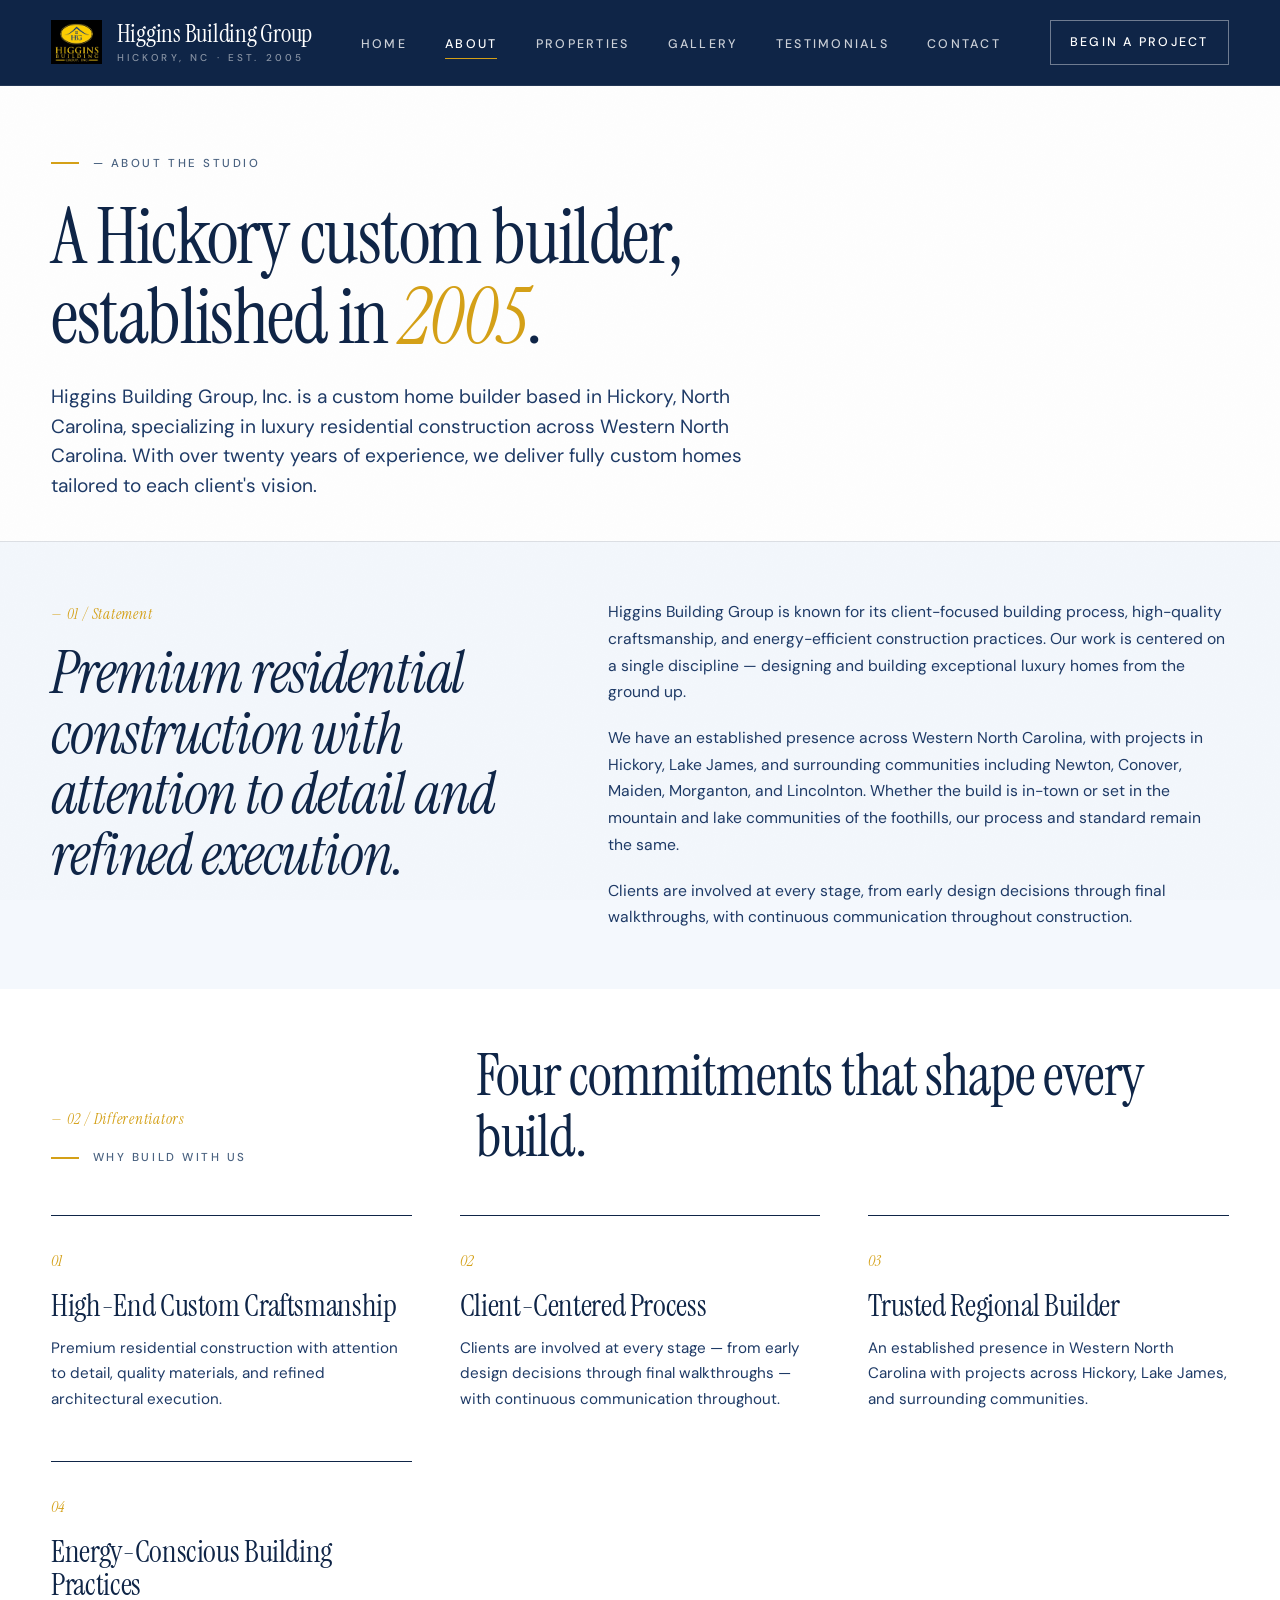
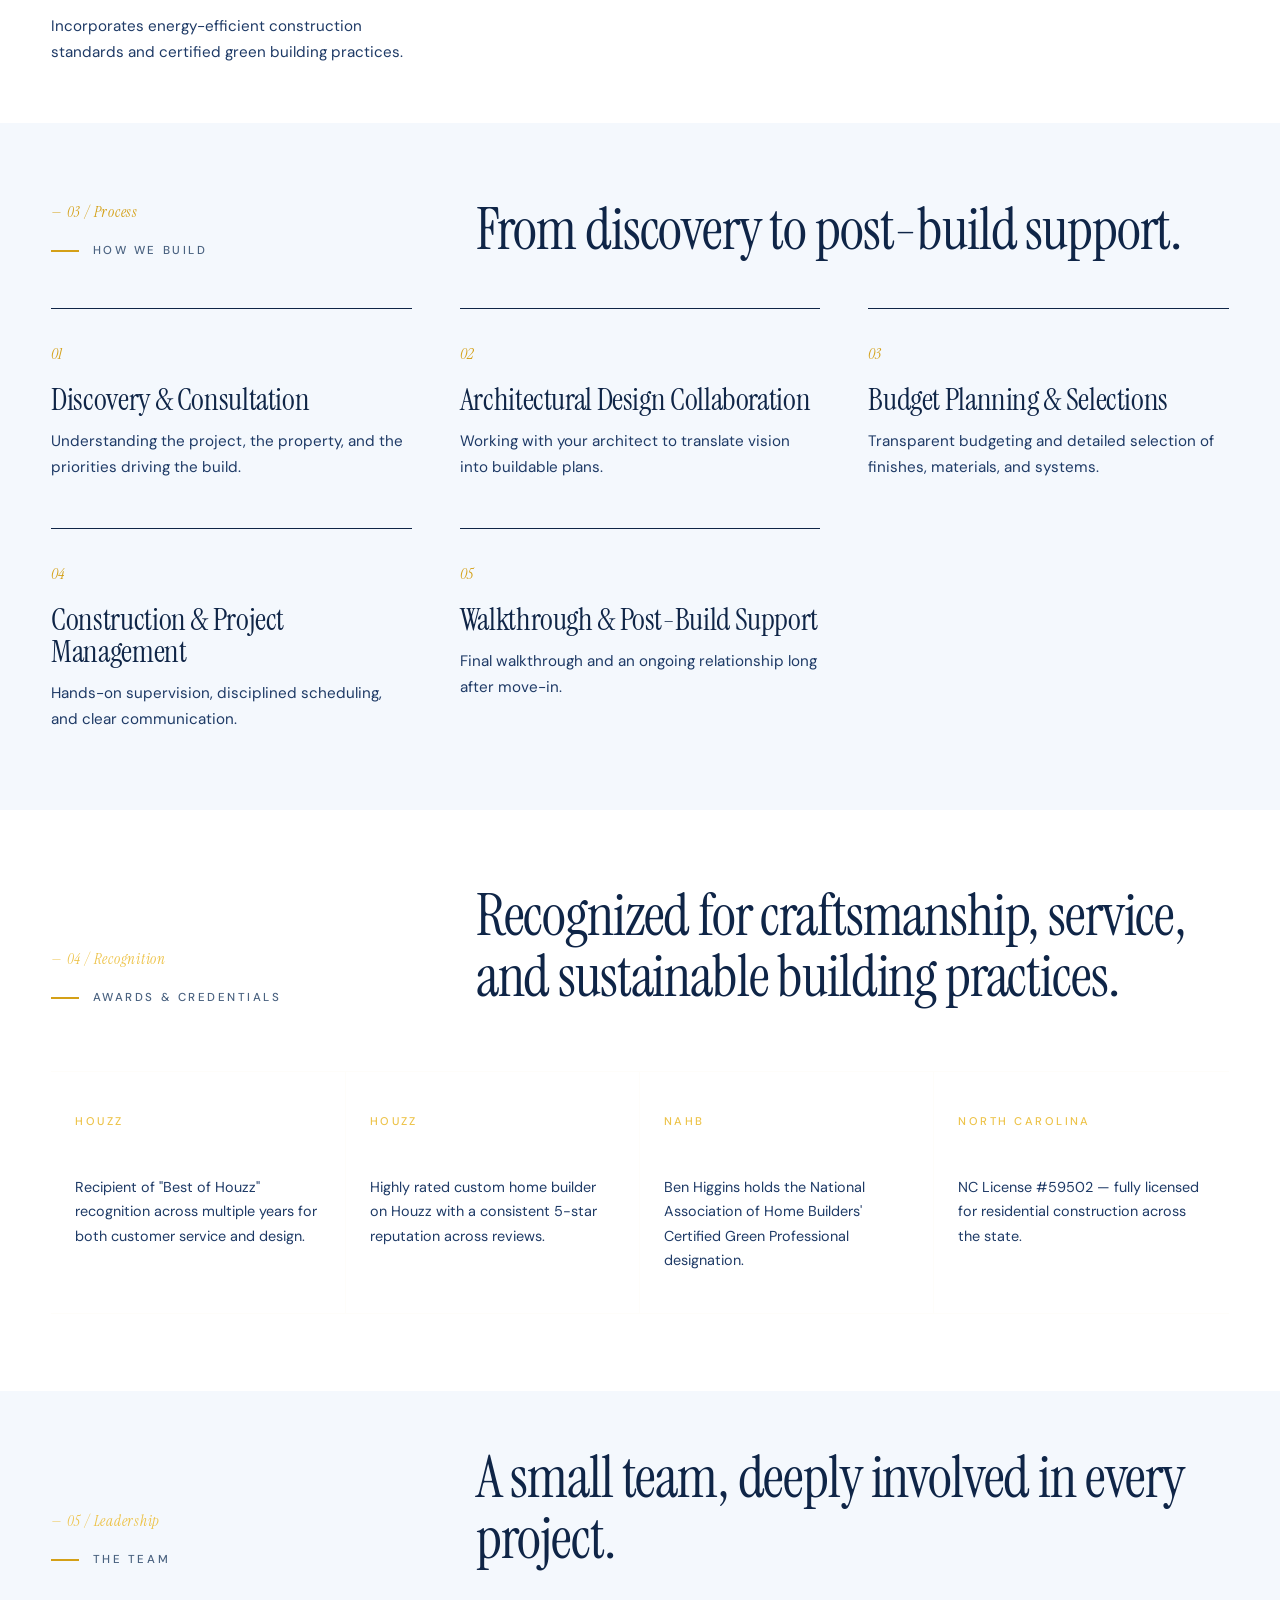
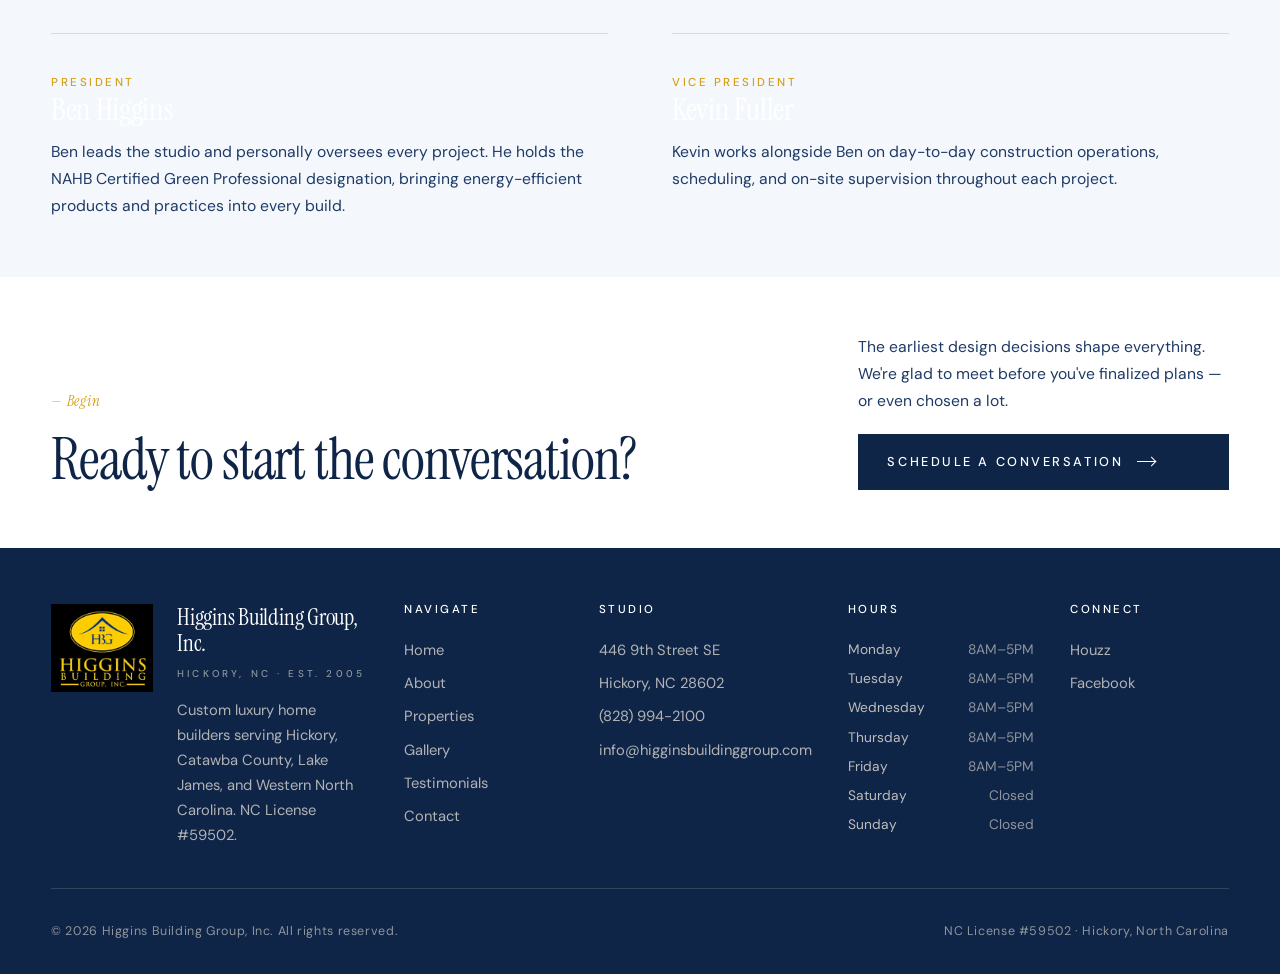
==== commit f7240e11: "Add files via upload" ====
--- a/about.html
+++ b/about.html
@@ -6,7 +6,7 @@
     <meta name="description" content="About Higgins Building Group, Inc. — a Hickory-based custom luxury home builder established in 2005, serving Western North Carolina.">
     <title>About · Higgins Building Group, Inc.</title>
     <link rel="stylesheet" href="styles.css">
-    <link rel="icon" href="https://higginsbuildinggroup.com/images/logo.png">
+    <link rel="icon" href="hbglogo.png">
     <link rel="preconnect" href="https://fonts.googleapis.com">
     <link rel="preconnect" href="https://fonts.gstatic.com" crossorigin>
 </head>
@@ -15,7 +15,7 @@
 <nav class="nav" aria-label="Primary">
     <div class="nav-inner">
         <a href="index.html" class="brand">
-            <img src="https://higginsbuildinggroup.com/images/logo.png" alt="" class="brand-logo">
+            <img src="hbglogo.png" alt="" class="brand-logo">
             <span class="brand-text">
                 <span class="brand-mark">Higgins Building Group</span>
                 <span class="brand-sub">Hickory, NC · Est. 2005</span>
@@ -42,7 +42,7 @@
     </div>
 </header>
 
-<section class="about-statement">
+<section class="about-statement section-alt">
     <div class="container">
         <div class="about-statement-grid reveal">
             <div class="left">
@@ -92,7 +92,7 @@
     </div>
 </section>
 
-<section class="section" style="background: var(--paper);">
+<section class="section section-alt">
     <div class="container">
         <div class="section-head reveal">
             <div class="left">
@@ -166,7 +166,7 @@
     </div>
 </section>
 
-<section class="leadership">
+<section class="leadership section-alt">
     <div class="container">
         <div class="section-head reveal">
             <div class="left">
@@ -209,7 +209,7 @@
     <div class="container">
         <div class="footer-grid">
             <div class="brand-block">
-                <img src="https://higginsbuildinggroup.com/images/logo.png" alt="Higgins Building Group logo" class="footer-logo">
+                <img src="hbglogo.png" alt="Higgins Building Group logo" class="footer-logo">
                 <div class="brand-block-text">
                     <span class="brand-mark">Higgins Building Group, Inc.</span>
                     <span class="brand-sub">Hickory, NC · Est. 2005</span>
@@ -237,6 +237,18 @@
                 </ul>
             </div>
             <div>
+                <h4>Hours</h4>
+                <ul class="hours-list">
+                    <li><span class="day">Monday</span><span class="time">8AM–5PM</span></li>
+                    <li><span class="day">Tuesday</span><span class="time">8AM–5PM</span></li>
+                    <li><span class="day">Wednesday</span><span class="time">8AM–5PM</span></li>
+                    <li><span class="day">Thursday</span><span class="time">8AM–5PM</span></li>
+                    <li><span class="day">Friday</span><span class="time">8AM–5PM</span></li>
+                    <li><span class="day">Saturday</span><span class="time">Closed</span></li>
+                    <li><span class="day">Sunday</span><span class="time">Closed</span></li>
+                </ul>
+            </div>
+            <div>
                 <h4>Connect</h4>
                 <ul>
                     <li><a href="https://www.houzz.com/pro/higginsbuildinggroup/higgins-building-group-inc" target="_blank" rel="noopener">Houzz</a></li>
--- a/styles.css
+++ b/styles.css
@@ -19,6 +19,7 @@
     --forest: #0A1B36;           /* deepest navy for dark sections */
     --brass: #D4A017;            /* HBG gold/yellow accent */
     --brass-soft: #EDC34A;       /* lighter yellow for hover states */
+    --alt-blue: #F4F8FD;         /* very light blue for alternating sections */
 
     --serif: 'Instrument Serif', 'Times New Roman', serif;
     --sans: 'DM Sans', system-ui, sans-serif;
@@ -117,6 +118,14 @@
     height: 1px;
     background: var(--line);
     margin: 0;
+}
+
+/* Alternating section backgrounds */
+.section-alt,
+.section.section-alt,
+section.section-alt,
+header.section-alt {
+    background: var(--alt-blue);
 }
 
 /* ---------- Navigation --------------------------------------------------- */
@@ -420,7 +429,7 @@
 }
 
 /* ---------- Studio / Intro ---------------------------------------------- */
-.studio { background: var(--paper); }
+.studio { background: var(--bone); }
 .studio-grid {
     display: grid;
     grid-template-columns: 1fr 1fr;
@@ -486,7 +495,7 @@
 @media (max-width: 540px)  { .cap-grid { grid-template-columns: 1fr; } }
 
 /* ---------- Selected Work / Portfolio Preview --------------------------- */
-.work { background: var(--paper); }
+.work { background: var(--bone); }
 .work-grid {
     display: grid;
     grid-template-columns: repeat(12, 1fr);
@@ -527,11 +536,11 @@
 }
 
 /* ---------- Recognition (logos / awards) --------------------------------- */
-.recognition { background: var(--ink); color: var(--bone); }
-.recognition h2 { color: var(--bone); }
-.recognition .eyebrow { color: var(--mist); }
-.recognition .eyebrow::before { background: var(--mist); }
-.recognition p { color: rgba(247, 240, 228, 0.78); }
+.recognition { background: var(--bone); color: var(--ink); }
+.recognition h2 { color: var(--ink); }
+.recognition .eyebrow { color: var(--stone); }
+.recognition .eyebrow::before { background: var(--brass); }
+.recognition p { color: var(--ink-soft); }
 
 .awards-grid {
     display: grid;
@@ -569,7 +578,7 @@
 
 /* ---------- CTA strip ---------------------------------------------------- */
 .cta-strip {
-    background: var(--paper-2);
+    background: var(--bone);
     padding: clamp(2.75rem, 4.5vw, 4.5rem) 0;
 }
 .cta-inner {
@@ -592,8 +601,8 @@
 }
 .footer-grid {
     display: grid;
-    grid-template-columns: 2fr 1fr 1fr 1.2fr;
-    gap: 3rem;
+    grid-template-columns: 1.7fr 0.85fr 1.05fr 1fr 0.85fr;
+    gap: 2.25rem;
     padding-bottom: 2.5rem;
     border-bottom: 1px solid rgba(247, 240, 228, 0.15);
 }
@@ -609,6 +618,17 @@
 .footer p, .footer li, .footer a { font-size: 0.92rem; color: rgba(247, 240, 228, 0.7); }
 .footer ul { display: flex; flex-direction: column; gap: 0.55rem; }
 .footer a:hover { color: var(--bone); }
+
+/* Hours list — day on left, time on right */
+.footer .hours-list { gap: 0.4rem; }
+.footer .hours-list li {
+    display: flex;
+    justify-content: space-between;
+    gap: 1rem;
+    font-size: 0.86rem;
+}
+.footer .hours-list li .day { color: rgba(247, 240, 228, 0.75); }
+.footer .hours-list li .time { color: rgba(247, 240, 228, 0.55); font-variant-numeric: tabular-nums; }
 
 .footer .brand-block {
     display: flex;
@@ -647,12 +667,17 @@
     color: rgba(247, 240, 228, 0.55);
     letter-spacing: 0.05em;
 }
+@media (max-width: 1000px) {
+    .footer-grid { grid-template-columns: 1.5fr 1fr 1fr; }
+    .footer .brand-block { grid-column: 1 / -1; }
+}
 @media (max-width: 800px) {
     .footer-grid { grid-template-columns: 1fr 1fr; gap: 2rem; }
+    .footer .brand-block { grid-column: 1 / -1; }
 }
 @media (max-width: 500px) {
     .footer-grid { grid-template-columns: 1fr; }
-    .footer .brand-block { flex-direction: column; gap: 1.25rem; }
+    .footer .brand-block { flex-direction: column; gap: 1.25rem; grid-column: 1; }
     .footer-logo { height: 72px; }
 }
 
@@ -707,24 +732,24 @@
 .principle p { font-size: 0.95rem; }
 @media (max-width: 800px) { .principle-grid { grid-template-columns: 1fr; gap: 2rem; } }
 
-.leadership { padding: clamp(2.75rem, 4.5vw, 4.5rem) 0; background: var(--ink); color: var(--bone); }
-.leadership h2 { color: var(--bone); }
-.leadership .eyebrow { color: var(--mist); }
-.leadership .eyebrow::before { background: var(--mist); }
-.leadership p { color: rgba(247, 240, 228, 0.78); }
+.leadership { padding: clamp(2.75rem, 4.5vw, 4.5rem) 0; background: var(--bone); color: var(--ink); }
+.leadership h2 { color: var(--ink); }
+.leadership .eyebrow { color: var(--stone); }
+.leadership .eyebrow::before { background: var(--brass); }
+.leadership p { color: var(--ink-soft); }
 .leader-grid {
     display: grid;
     grid-template-columns: 1fr 1fr;
     gap: 4rem;
     margin-top: 4rem;
 }
-.leader { padding-top: 2rem; border-top: 1px solid rgba(247, 240, 228, 0.25); }
+.leader { padding-top: 2rem; border-top: 1px solid var(--line); }
 .leader .role {
     font-size: 0.72rem;
     font-weight: 500;
     letter-spacing: 0.22em;
     text-transform: uppercase;
-    color: var(--brass-soft);
+    color: var(--brass);
     margin-bottom: 0.7rem;
 }
 .leader h3 { font-family: var(--serif); font-weight: 400; color: var(--bone); margin-bottom: 0.8rem; }
@@ -916,9 +941,10 @@
 @media (max-width: 800px) { .t-grid { grid-template-columns: 1fr; gap: 0; } }
 
 .t-feature {
-    background: var(--ink);
-    color: var(--bone);
+    background: var(--alt-blue);
+    color: var(--ink);
     padding: clamp(2.75rem, 4.5vw, 4.5rem) 0;
+    border-left: 4px solid var(--brass);
 }
 .t-feature blockquote {
     font-family: var(--serif);
@@ -926,20 +952,20 @@
     font-style: italic;
     font-size: clamp(1.5rem, 3vw, 2.6rem);
     line-height: 1.25;
-    color: var(--bone);
+    color: var(--ink);
     letter-spacing: -0.02em;
     max-width: 900px;
 }
 .t-feature .attr {
     margin-top: 2.5rem;
     padding-top: 2rem;
-    border-top: 1px solid rgba(247,240,228,0.25);
+    border-top: 1px solid var(--line);
     display: flex;
     flex-direction: column;
     gap: 0.3rem;
 }
-.t-feature .attr .name { color: var(--bone); font-family: var(--serif); font-size: 1.1rem; }
-.t-feature .attr .meta { color: var(--brass-soft); font-size: 0.72rem; font-weight: 500; letter-spacing: 0.2em; text-transform: uppercase; }
+.t-feature .attr .name { color: var(--ink); font-family: var(--serif); font-size: 1.1rem; }
+.t-feature .attr .meta { color: var(--brass); font-size: 0.72rem; font-weight: 500; letter-spacing: 0.2em; text-transform: uppercase; }
 
 /* ---------- Contact page ------------------------------------------------- */
 .contact-grid {
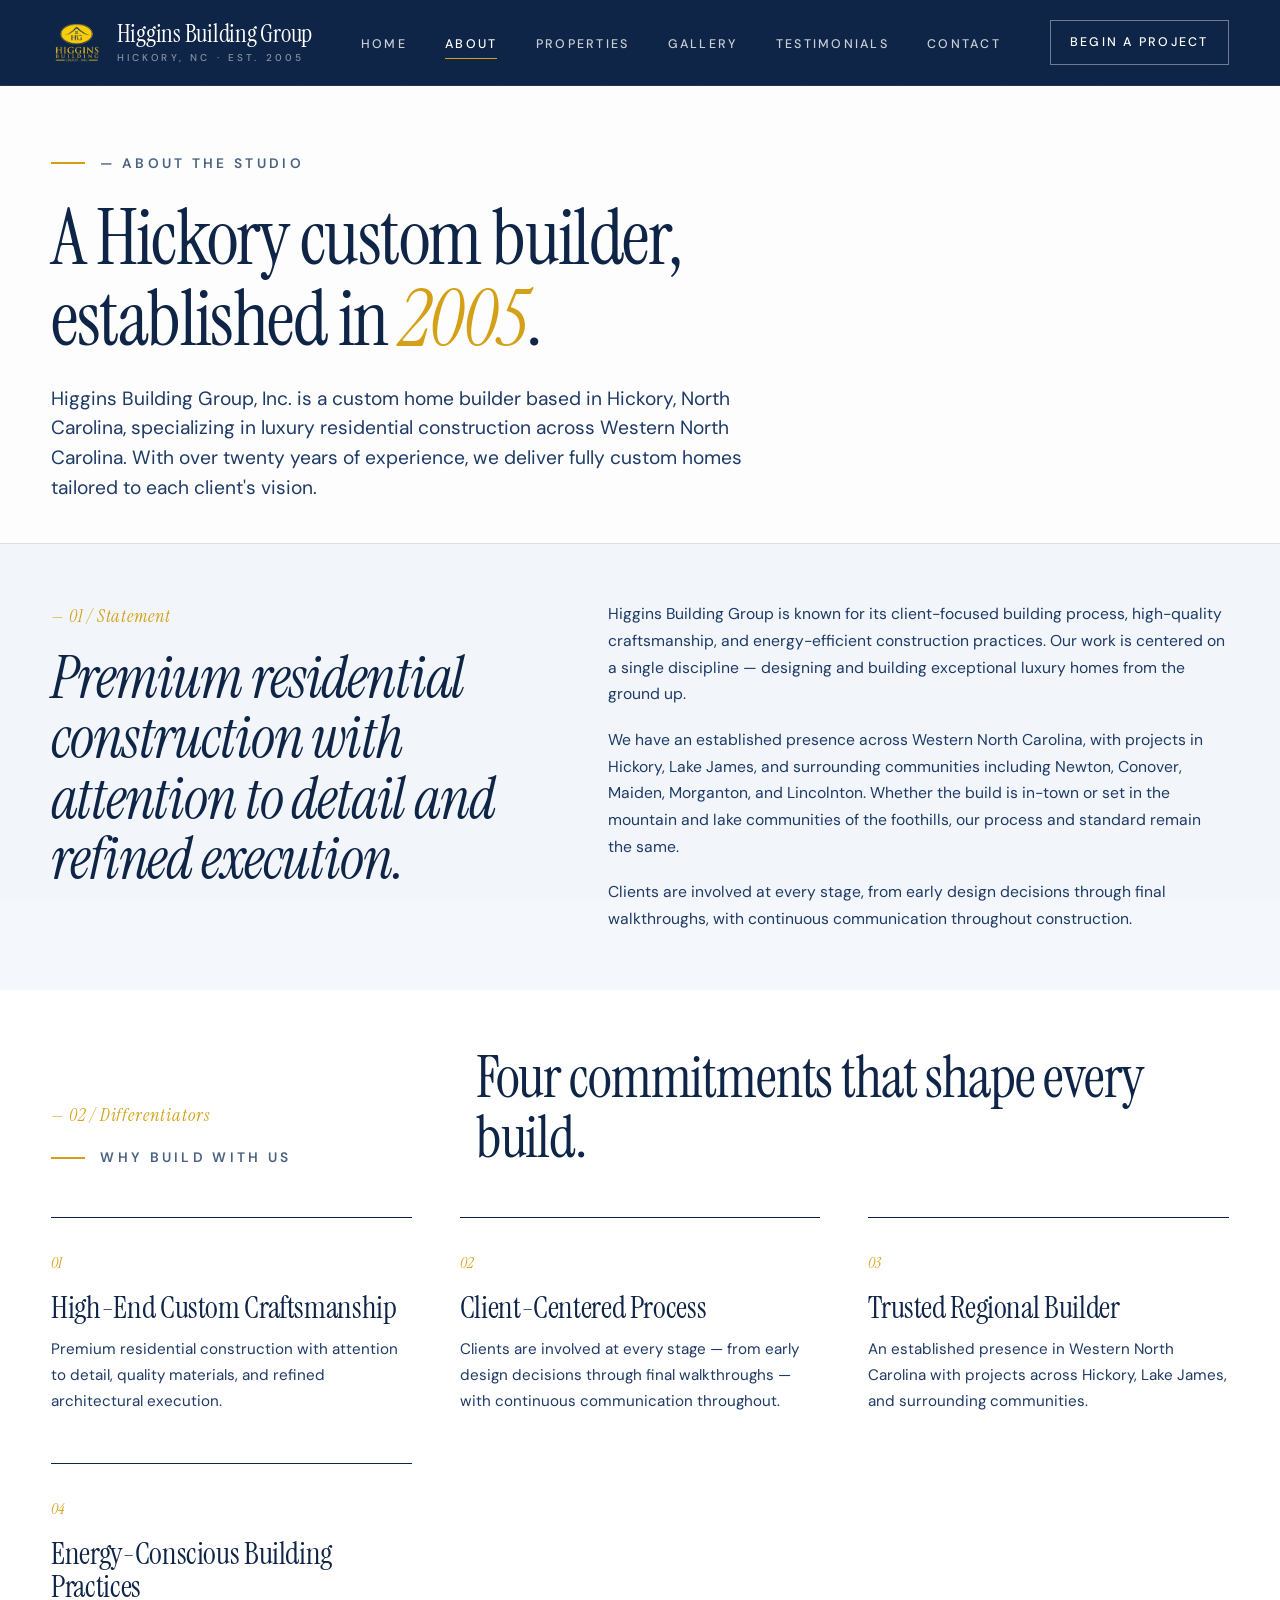
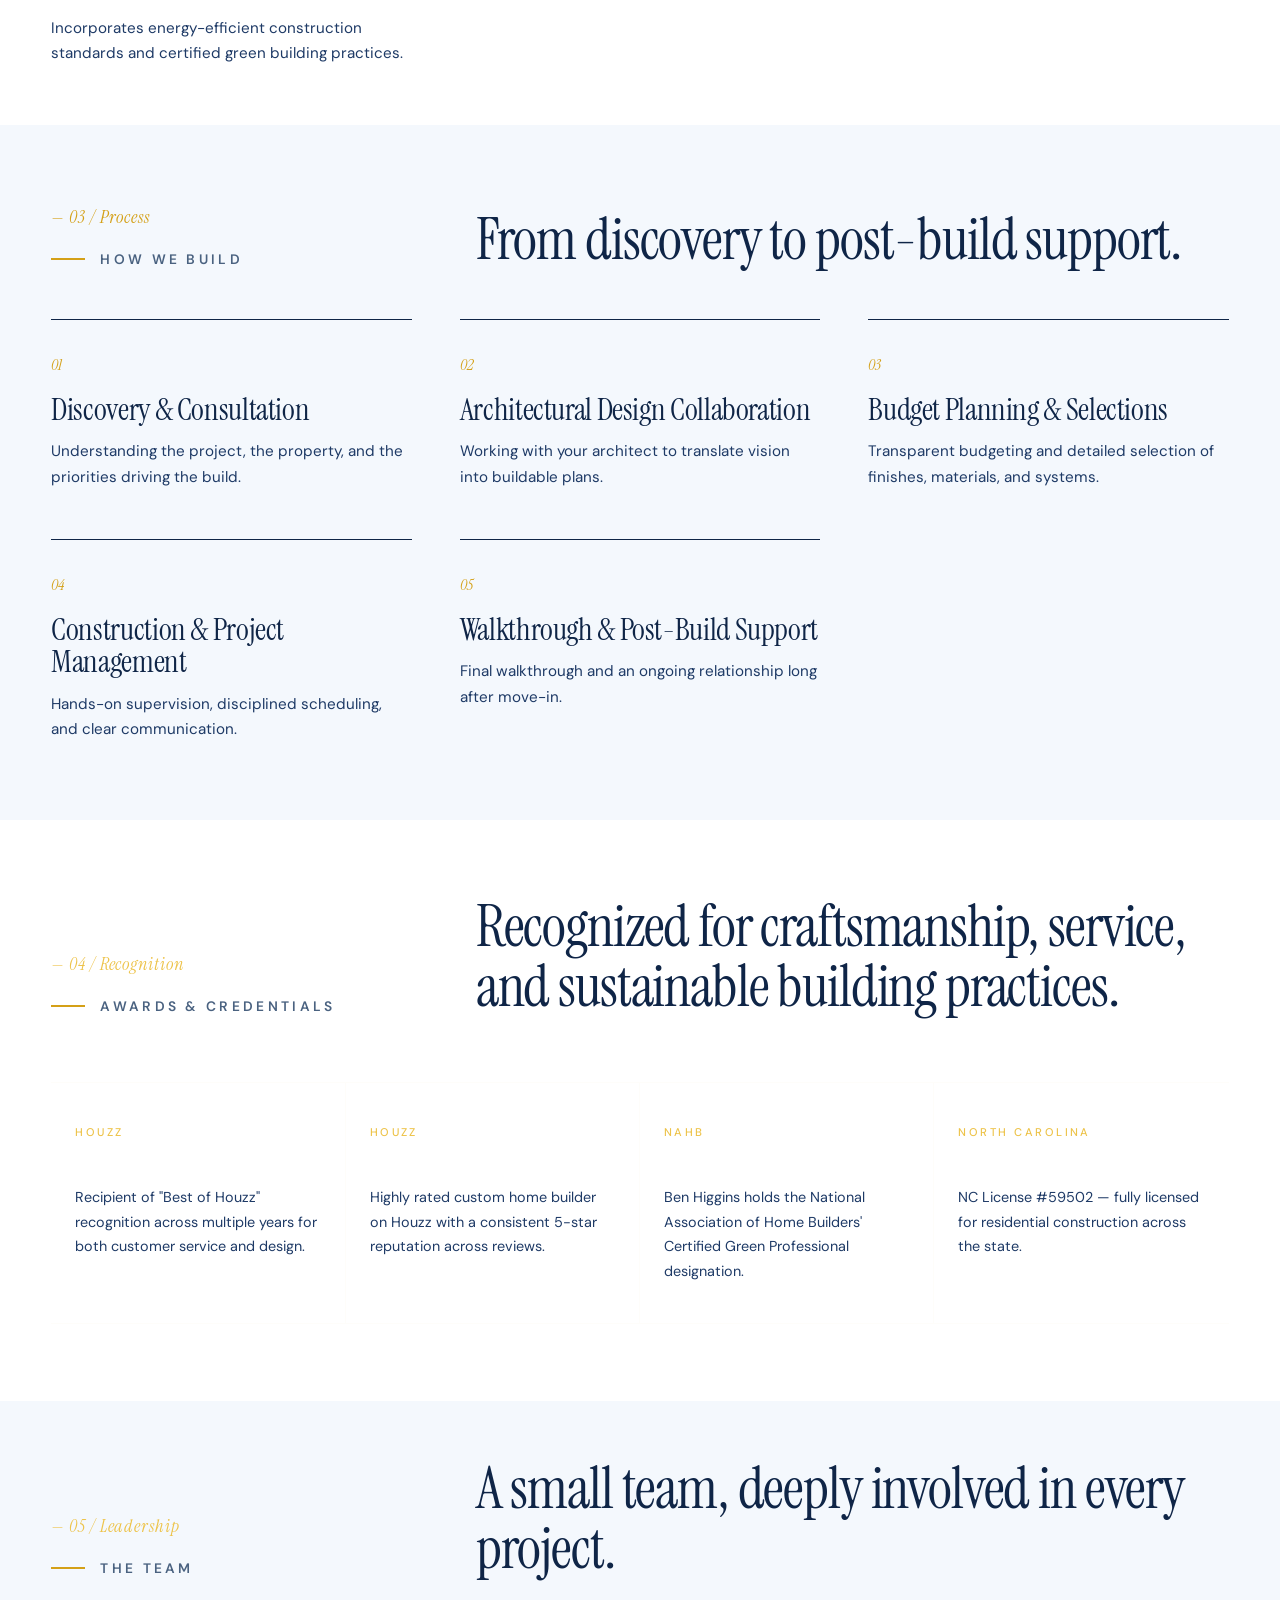
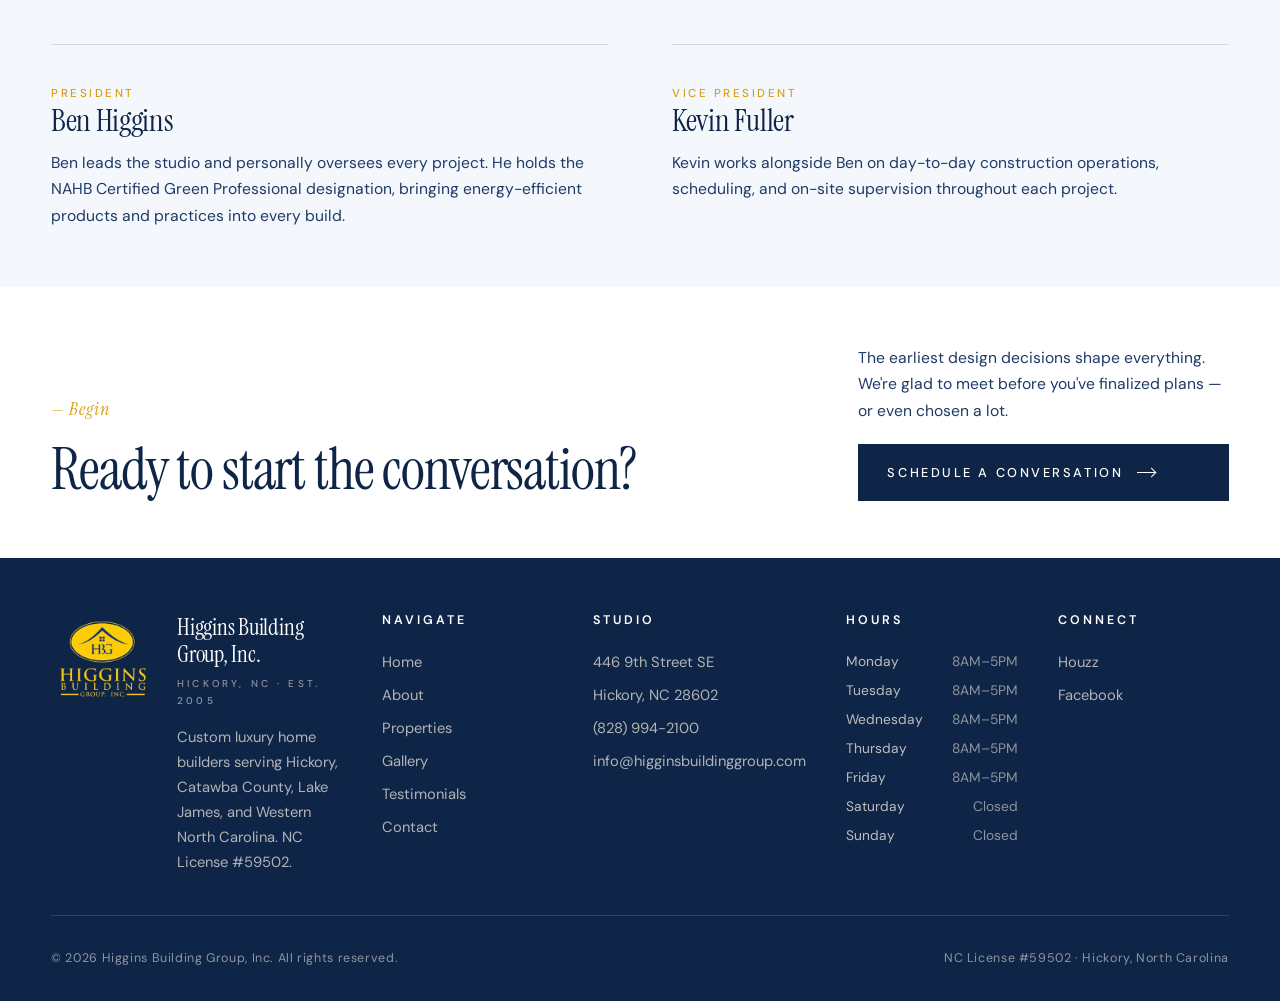
==== commit e030d7eb: "Add files via upload" ====
--- a/about.html
+++ b/about.html
@@ -6,7 +6,8 @@
     <meta name="description" content="About Higgins Building Group, Inc. — a Hickory-based custom luxury home builder established in 2005, serving Western North Carolina.">
     <title>About · Higgins Building Group, Inc.</title>
     <link rel="stylesheet" href="styles.css">
-    <link rel="icon" href="hbglogo.png">
+    <link rel="icon" type="image/png" href="favicon.png">
+    <link rel="apple-touch-icon" href="favicon.png">
     <link rel="preconnect" href="https://fonts.googleapis.com">
     <link rel="preconnect" href="https://fonts.gstatic.com" crossorigin>
 </head>
--- a/styles.css
+++ b/styles.css
@@ -80,18 +80,18 @@
 
 .eyebrow {
     font-family: var(--sans);
-    font-size: 0.72rem;
-    font-weight: 500;
-    letter-spacing: 0.22em;
+    font-size: 0.86rem;
+    font-weight: 600;
+    letter-spacing: 0.24em;
     text-transform: uppercase;
     color: var(--stone);
     display: inline-flex;
     align-items: center;
-    gap: 0.85rem;
+    gap: 0.95rem;
 }
 .eyebrow::before {
     content: '';
-    width: 28px;
+    width: 34px;
     height: 2px;
     background: var(--brass);
     display: inline-block;
@@ -102,7 +102,7 @@
     font-family: var(--serif);
     font-style: italic;
     font-weight: 400;
-    font-size: 0.95rem;
+    font-size: 1.15rem;
     color: var(--brass);
     letter-spacing: 0.05em;
 }
@@ -136,12 +136,24 @@
     padding: 1.25rem var(--pad-x);
     background: var(--ink);
     border-bottom: 1px solid rgba(255, 255, 255, 0.08);
-    transition: background-color 0.4s var(--ease), padding 0.4s var(--ease), box-shadow 0.4s var(--ease);
+    transition: background-color 0.4s var(--ease), padding 0.4s var(--ease), box-shadow 0.4s var(--ease), backdrop-filter 0.4s var(--ease);
 }
 .nav.scrolled {
     background: var(--forest);
     padding: 0.85rem var(--pad-x);
     box-shadow: 0 4px 24px rgba(10, 27, 54, 0.25);
+}
+/* Home page: nav starts transparent over hero, becomes solid past hero */
+.nav.nav-home {
+    background: transparent;
+    border-bottom: 1px solid rgba(255, 255, 255, 0.10);
+    box-shadow: none;
+}
+.nav.nav-home.nav-solid {
+    background: var(--ink);
+    border-bottom: 1px solid rgba(255, 255, 255, 0.08);
+    box-shadow: 0 4px 24px rgba(10, 27, 54, 0.28);
+    padding: 0.85rem var(--pad-x);
 }
 .nav-inner {
     max-width: var(--maxw);
@@ -313,102 +325,201 @@
 }
 .tlink:hover { gap: 1.1rem; color: var(--brass); border-color: var(--brass); }
 
-/* ---------- HERO (home) ------------------------------------------------- */
+/* ---------- HERO (home) — rotating slideshow background ---------------- */
 .hero {
     position: relative;
-    min-height: 90vh;
-    padding-top: 7rem;
-    padding-bottom: 2.5rem;
+    min-height: 100vh;
+    padding-top: clamp(7rem, 14vh, 11rem);
+    padding-bottom: 0;
     overflow: hidden;
-}
+    isolation: isolate;
+    display: flex;
+    flex-direction: column;
+    background: var(--forest);
+}
+/* Slideshow layers stack absolute behind everything */
+.hero-slides {
+    position: absolute;
+    inset: 0;
+    z-index: 0;
+}
+.hero-slide {
+    position: absolute;
+    inset: 0;
+    background-size: cover;
+    background-position: center;
+    background-repeat: no-repeat;
+    opacity: 0;
+    transform: scale(1.06);
+    transition: opacity 1.6s var(--ease), transform 9s linear;
+}
+.hero-slide.active {
+    opacity: 1;
+    transform: scale(1.0);
+}
+/* Dark gradient overlay for text legibility */
+.hero::before {
+    content: '';
+    position: absolute;
+    inset: 0;
+    z-index: 1;
+    background:
+        linear-gradient(95deg,
+            rgba(10, 27, 54, 0.78) 0%,
+            rgba(10, 27, 54, 0.55) 38%,
+            rgba(10, 27, 54, 0.20) 70%,
+            rgba(10, 27, 54, 0.12) 100%),
+        linear-gradient(180deg,
+            rgba(10, 27, 54, 0.30) 0%,
+            rgba(10, 27, 54, 0.0) 25%,
+            rgba(10, 27, 54, 0.0) 55%,
+            rgba(10, 27, 54, 0.55) 100%);
+    pointer-events: none;
+}
+.hero > .container { z-index: 2; width: 100%; max-width: var(--maxw); }
 .hero-grid {
-    display: grid;
-    grid-template-columns: 1fr;
-    gap: 3rem;
-    align-items: end;
-    min-height: calc(100vh - 12rem);
-}
-.hero-text {
-    max-width: 1100px;
-}
-.hero-eyebrow { margin-bottom: 2rem; }
+    flex: 1;
+    display: flex;
+    flex-direction: column;
+    justify-content: center;
+    padding-bottom: 2rem;
+}
+.hero-text { max-width: 880px; }
+.hero-eyebrow {
+    margin-bottom: 1.6rem;
+    color: rgba(255, 255, 255, 0.92);
+    font-weight: 600;
+    animation: heroFadeIn 1.1s 0.15s var(--ease) both;
+}
+.hero-eyebrow::before { background: var(--brass-soft); }
 .hero h1 {
     font-weight: 400;
-    
-    line-height: 0.98;
+    line-height: 1.0;
+    color: var(--bone);
+    text-shadow: 0 2px 24px rgba(0, 0, 0, 0.45);
+    font-size: clamp(2.6rem, 6.5vw, 5.6rem);
+    animation: heroFadeIn 1.2s 0.25s var(--ease) both;
 }
 .hero h1 em {
     font-style: italic;
     font-weight: 400;
-    color: var(--brass);
+    color: var(--brass-soft);
 }
 .hero-meta {
     display: flex;
     flex-wrap: wrap;
     align-items: end;
     gap: 3rem;
-    margin-top: 2.25rem;
-    padding-top: 1.5rem;
-    border-top: 1px solid var(--line);
+    margin-top: 2.5rem;
+    padding-top: 1.75rem;
+    border-top: 1px solid rgba(255, 255, 255, 0.30);
+    max-width: 820px;
+    animation: heroFadeIn 1.2s 0.4s var(--ease) both;
 }
 .hero-meta p {
-    max-width: 480px;
-    font-size: 1.025rem;
-}
-.hero-meta-item {
-    display: flex;
-    flex-direction: column;
-    gap: 0.4rem;
-}
-.hero-meta-item .label {
-    font-size: 0.68rem;
-    font-weight: 500;
+    max-width: 520px;
+    font-size: 1.05rem;
+    color: rgba(255, 255, 255, 0.95);
+    text-shadow: 0 1px 12px rgba(0, 0, 0, 0.5);
+}
+
+/* Bottom CTA tab row — 4 buttons + centered logo */
+.hero-cta-bar {
+    position: relative;
+    z-index: 2;
+    padding: clamp(1.5rem, 3vw, 2.75rem) 0 clamp(2rem, 4vw, 3.5rem);
+    animation: heroFadeIn 1.2s 0.6s var(--ease) both;
+}
+.hero-cta-bar-inner {
+    display: grid;
+    grid-template-columns: 1fr 1fr auto 1fr 1fr;
+    align-items: center;
+    gap: clamp(0.75rem, 1.5vw, 1.5rem);
+    max-width: 1180px;
+    margin: 0 auto;
+    padding-inline: var(--pad-x);
+}
+.hero-cta-tab {
+    display: flex;
+    align-items: center;
+    justify-content: center;
+    gap: 0.65rem;
+    padding: 1.1rem 1.25rem;
+    border: 1px solid rgba(255, 255, 255, 0.55);
+    background: rgba(10, 27, 54, 0.32);
+    backdrop-filter: blur(6px);
+    -webkit-backdrop-filter: blur(6px);
+    color: var(--bone);
+    font-size: 0.78rem;
+    font-weight: 600;
     letter-spacing: 0.22em;
     text-transform: uppercase;
-    color: var(--stone);
-}
-.hero-meta-item .value {
-    font-family: var(--serif);
-    font-size: 1.4rem;
-    font-weight: 400;
-    letter-spacing: -0.01em;
-}
-
-/* Hero image — anchored bottom-right */
-.hero-image {
-    position: absolute;
-    right: 0;
-    top: 18vh;
-    width: 38vw;
-    max-width: 540px;
-    height: 60vh;
-    max-height: 680px;
-    overflow: hidden;
-}
-.hero-image img {
-    width: 100%; height: 100%; object-fit: cover;
-    transform: scale(1.05);
-    animation: heroZoom 14s var(--ease) forwards;
-}
-@keyframes heroZoom { to { transform: scale(1); } }
-.hero-image::after {
-    content: '';
-    position: absolute; inset: 0;
-    background: linear-gradient(180deg, rgba(27,24,20,0.05), rgba(27,24,20,0.18));
-    pointer-events: none;
+    text-align: center;
+    transition: background 0.4s var(--ease), color 0.4s var(--ease), border-color 0.4s var(--ease), transform 0.4s var(--ease);
+}
+.hero-cta-tab:hover {
+    background: var(--brass);
+    color: var(--ink);
+    border-color: var(--brass);
+    transform: translateY(-2px);
+}
+.hero-cta-logo {
+    display: flex;
+    align-items: center;
+    justify-content: center;
+    width: clamp(82px, 9vw, 130px);
+    height: clamp(82px, 9vw, 130px);
+    flex-shrink: 0;
+}
+.hero-cta-logo img {
+    width: 100%;
+    height: 100%;
+    object-fit: contain;
+    filter: drop-shadow(0 6px 22px rgba(0, 0, 0, 0.55));
+    transition: transform 0.5s var(--ease);
+}
+.hero-cta-logo:hover img {
+    transform: scale(1.04);
+}
+
+@keyframes heroFadeIn {
+    from { opacity: 0; transform: translateY(18px); }
+    to   { opacity: 1; transform: translateY(0); }
 }
 
 @media (max-width: 1100px) {
-    .hero-image { width: 42vw; }
+    .hero::before {
+        background:
+            linear-gradient(180deg,
+                rgba(10, 27, 54, 0.5) 0%,
+                rgba(10, 27, 54, 0.4) 55%,
+                rgba(10, 27, 54, 0.7) 100%);
+    }
+}
+@media (max-width: 900px) {
+    .hero-cta-bar-inner {
+        grid-template-columns: 1fr 1fr;
+        grid-template-areas:
+            "logo logo"
+            "a    b"
+            "c    d";
+        gap: 0.75rem;
+    }
+    .hero-cta-logo { grid-area: logo; justify-self: center; margin-bottom: 0.5rem; }
+    .hero-cta-bar-inner > .hero-cta-tab:nth-child(1) { grid-area: a; }   /* View Our Work */
+    .hero-cta-bar-inner > .hero-cta-tab:nth-child(2) { grid-area: b; }   /* Meet The Team */
+    .hero-cta-bar-inner > .hero-cta-tab:nth-child(4) { grid-area: c; }   /* Read Reviews */
+    .hero-cta-bar-inner > .hero-cta-tab:nth-child(5) { grid-area: d; }   /* Contact Us */
 }
 @media (max-width: 800px) {
-    .hero { min-height: auto; padding-top: 7rem; padding-bottom: 3rem; }
-    .hero-image {
-        position: relative; top: auto; right: auto;
-        width: 100%; max-width: none; height: 60vh;
-        margin-top: 3rem;
-    }
-    .hero-meta { gap: 2rem; margin-top: 2.5rem; }
+    .hero { min-height: auto; padding-top: 7.5rem; }
+    .hero-grid { padding-bottom: 2rem; }
+    .hero-meta { gap: 1.75rem; margin-top: 2rem; padding-top: 1.5rem; }
+    .hero-meta p { font-size: 0.98rem; }
+}
+@media (max-width: 520px) {
+    .hero h1 { font-size: clamp(2.2rem, 9vw, 3rem); }
+    .hero-cta-tab { font-size: 0.7rem; padding: 0.95rem 0.6rem; letter-spacing: 0.18em; }
 }
 
 /* ---------- Section headers --------------------------------------------- */
@@ -601,19 +712,20 @@
 }
 .footer-grid {
     display: grid;
-    grid-template-columns: 1.7fr 0.85fr 1.05fr 1fr 0.85fr;
-    gap: 2.25rem;
+    grid-template-columns: 1.7fr 1fr 1fr 1fr 1fr;
+    gap: 2.5rem;
     padding-bottom: 2.5rem;
     border-bottom: 1px solid rgba(247, 240, 228, 0.15);
 }
 .footer h4 {
     color: var(--bone);
-    font-size: 0.72rem;
-    font-weight: 500;
-    letter-spacing: 0.22em;
+    font-size: 0.78rem;
+    font-weight: 600;
+    letter-spacing: 0.24em;
     text-transform: uppercase;
     font-family: var(--sans);
     margin-bottom: 1.4rem;
+    white-space: nowrap;
 }
 .footer p, .footer li, .footer a { font-size: 0.92rem; color: rgba(247, 240, 228, 0.7); }
 .footer ul { display: flex; flex-direction: column; gap: 0.55rem; }
@@ -752,7 +864,7 @@
     color: var(--brass);
     margin-bottom: 0.7rem;
 }
-.leader h3 { font-family: var(--serif); font-weight: 400; color: var(--bone); margin-bottom: 0.8rem; }
+.leader h3 { font-family: var(--serif); font-weight: 400; color: var(--ink); margin-bottom: 0.8rem; }
 @media (max-width: 700px) { .leader-grid { grid-template-columns: 1fr; gap: 2.5rem; } }
 
 /* ---------- Properties page --------------------------------------------- */
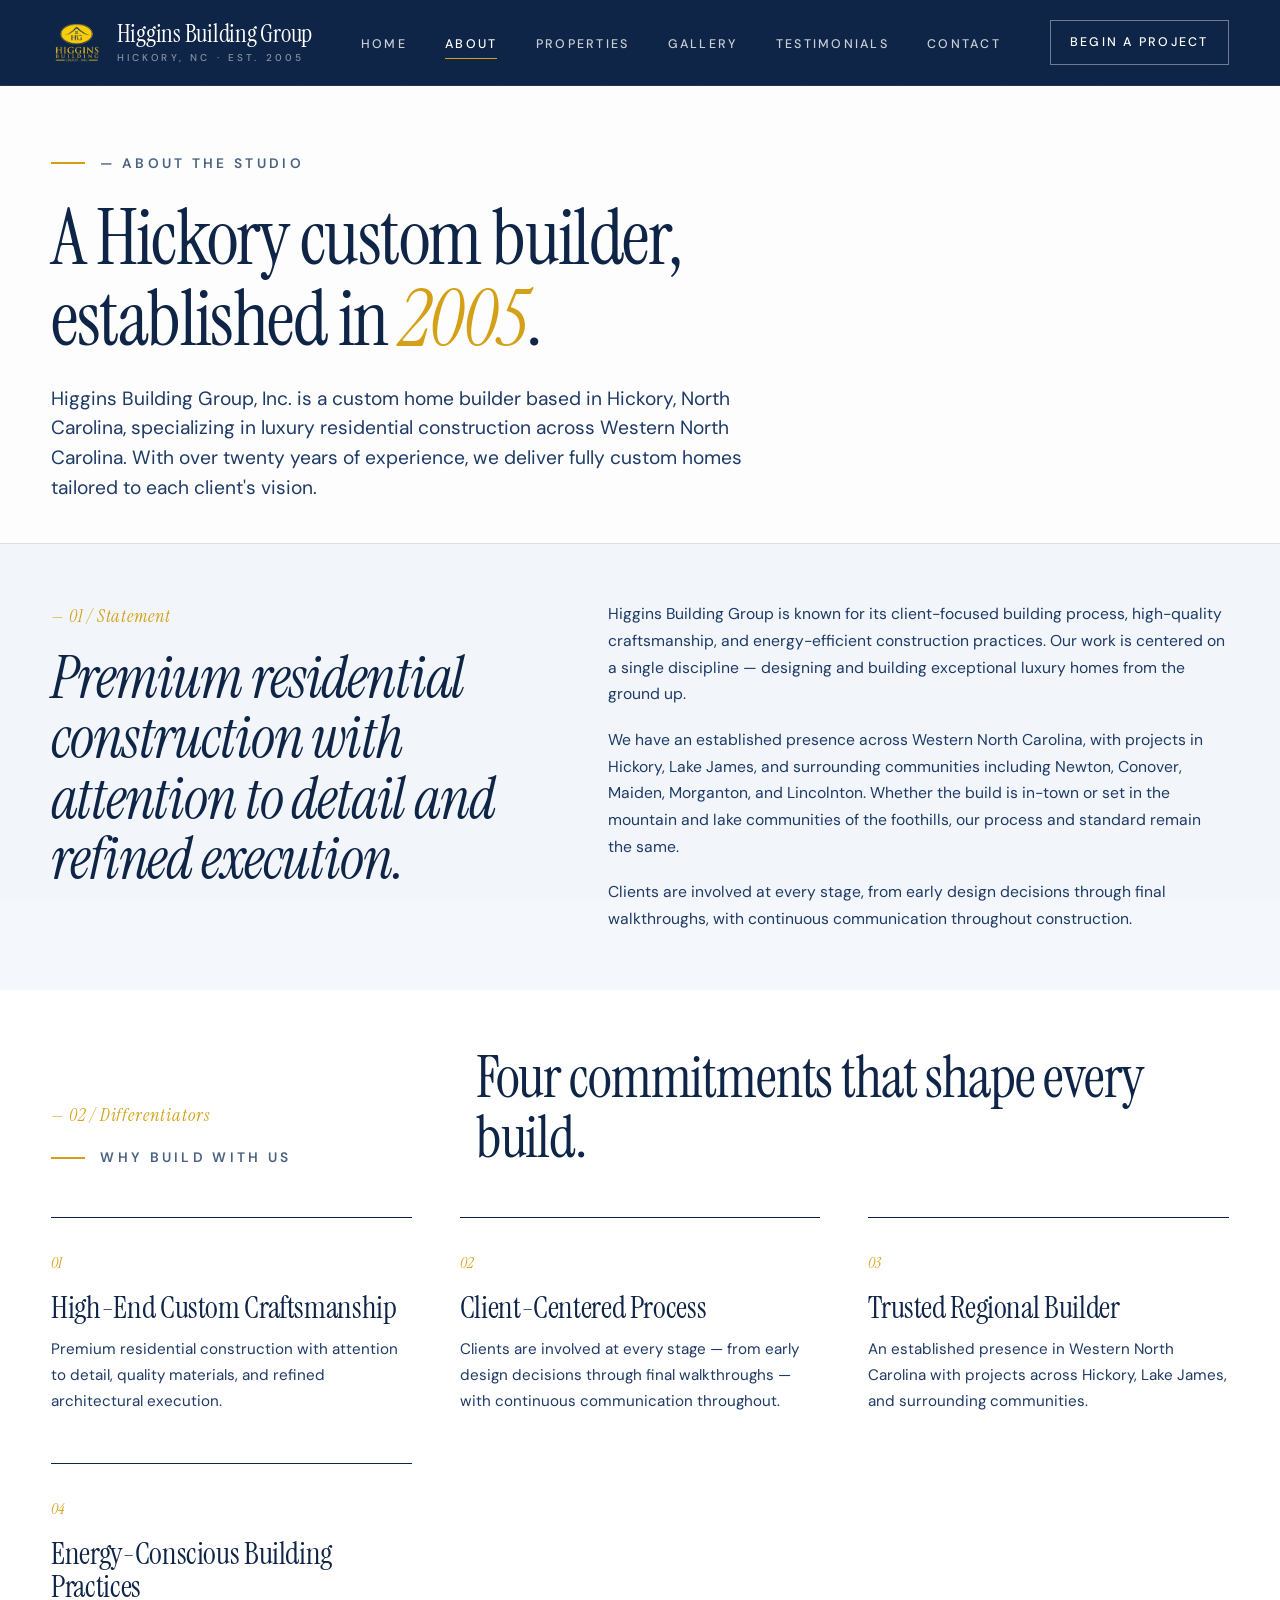
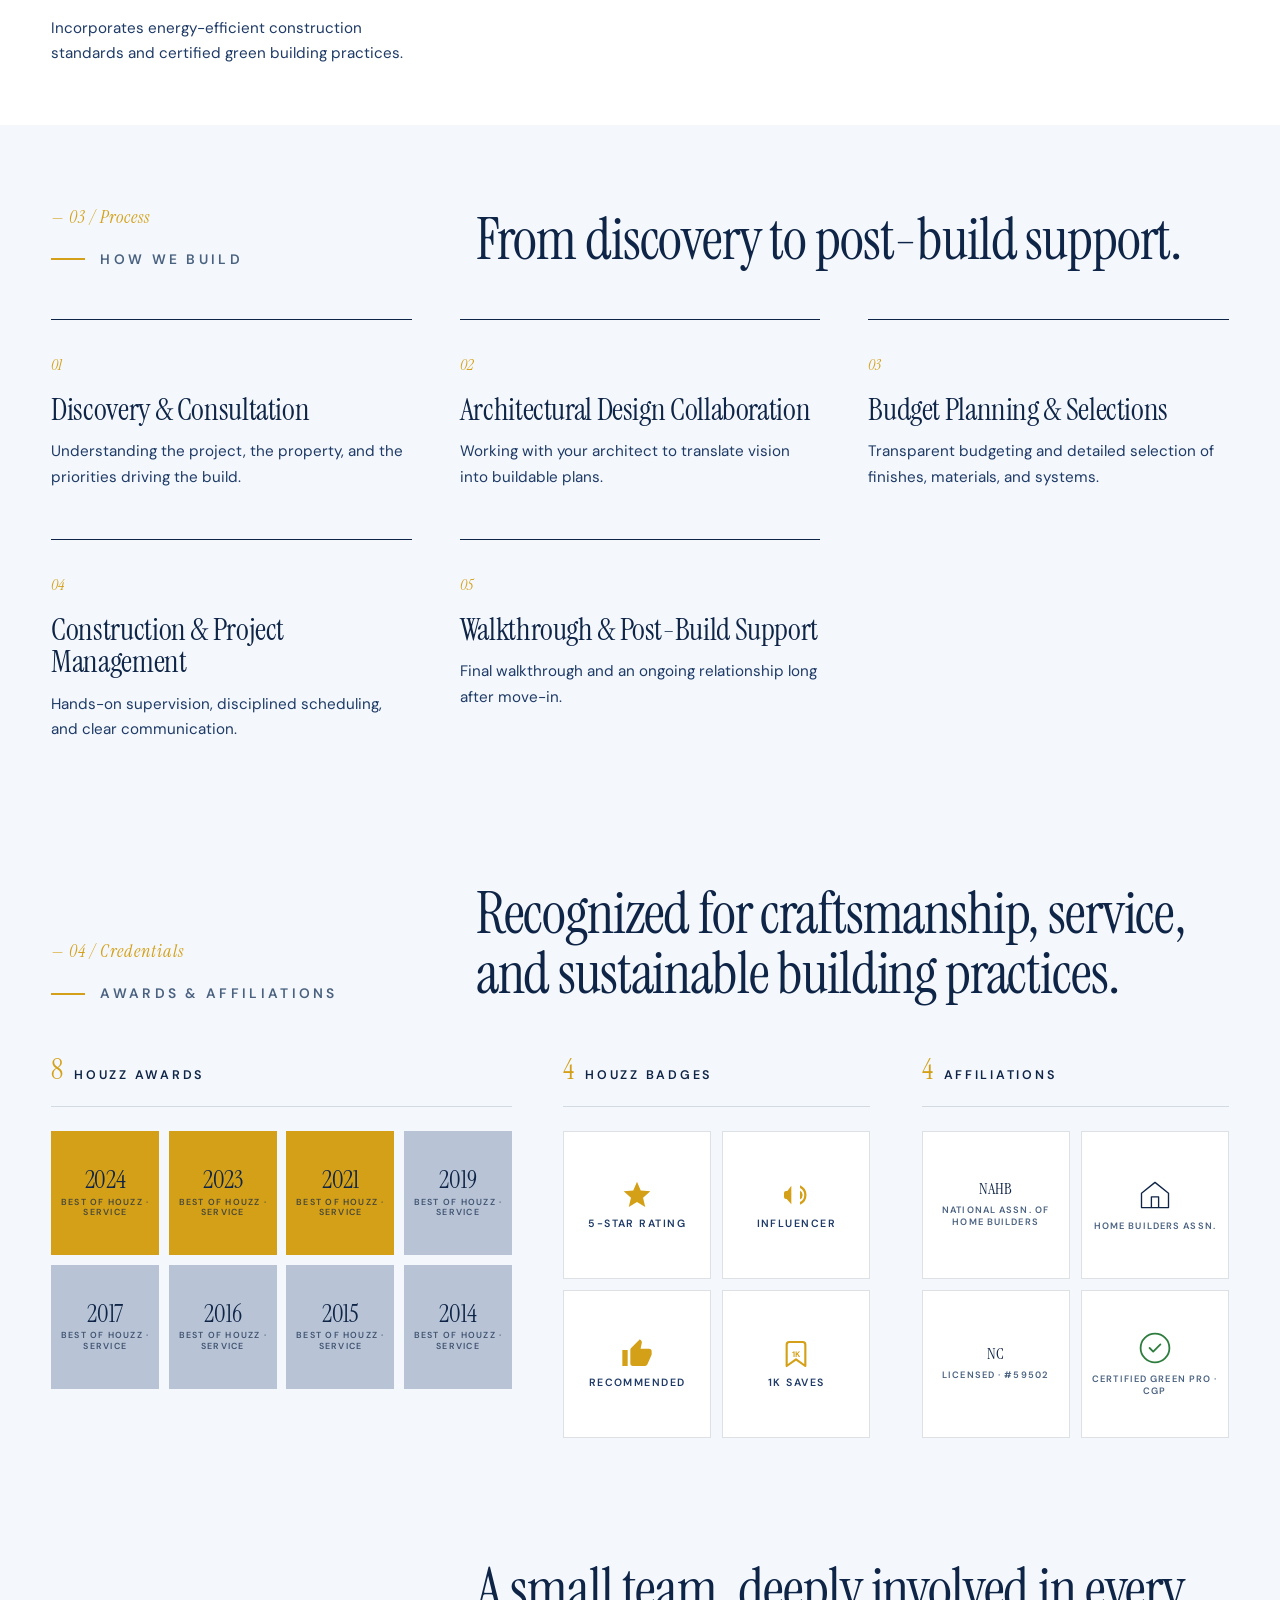
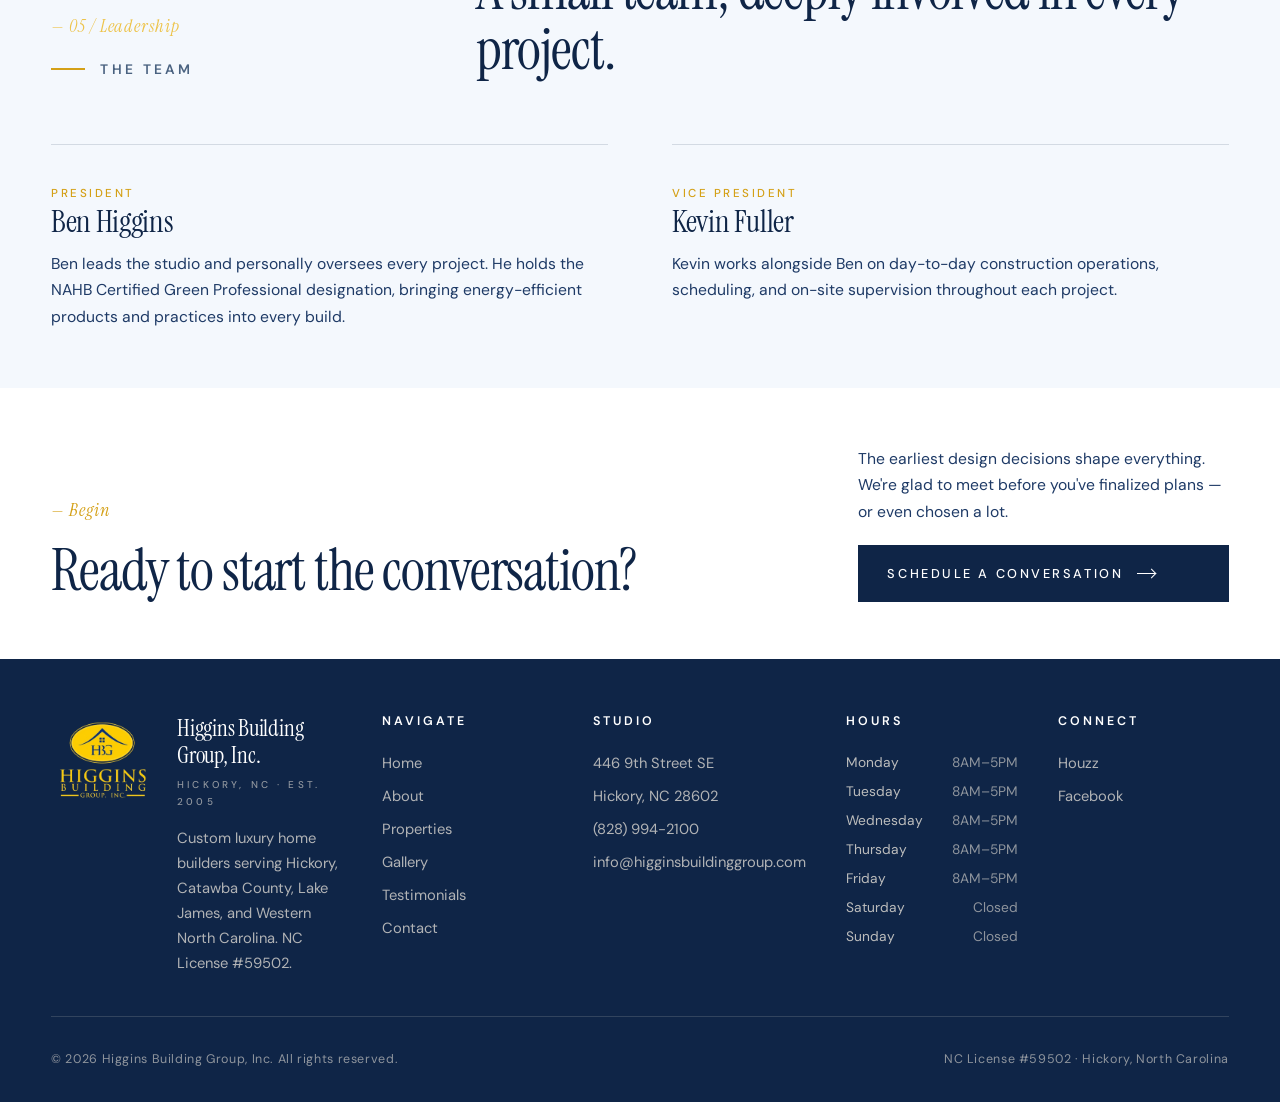
==== commit e7ada007: "Add files via upload" ====
--- a/about.html
+++ b/about.html
@@ -132,37 +132,100 @@
     </div>
 </section>
 
-<section class="section recognition">
+<section class="section credentials">
     <div class="container">
         <div class="section-head reveal">
             <div class="left">
-                <span class="numeral" style="color: var(--brass-soft);">— 04 / Recognition</span>
-                <span class="eyebrow">Awards &amp; Credentials</span>
+                <span class="numeral">— 04 / Credentials</span>
+                <span class="eyebrow">Awards &amp; Affiliations</span>
             </div>
             <h2>Recognized for craftsmanship, service, and sustainable building practices.</h2>
         </div>
 
-        <div class="awards-grid reveal-stagger">
-            <div class="award">
-                <span class="org">Houzz</span>
-                <h4>Best Of Houzz · Multiple Years</h4>
-                <p>Recipient of "Best of Houzz" recognition across multiple years for both customer service and design.</p>
-            </div>
-            <div class="award">
-                <span class="org">Houzz</span>
-                <h4>5-Star Reputation</h4>
-                <p>Highly rated custom home builder on Houzz with a consistent 5-star reputation across reviews.</p>
-            </div>
-            <div class="award">
-                <span class="org">NAHB</span>
-                <h4>Certified Green Professional</h4>
-                <p>Ben Higgins holds the National Association of Home Builders' Certified Green Professional designation.</p>
-            </div>
-            <div class="award">
-                <span class="org">North Carolina</span>
-                <h4>Licensed General Contractor</h4>
-                <p>NC License #59502 — fully licensed for residential construction across the state.</p>
-            </div>
+        <div class="credentials-grid reveal-stagger">
+
+            <!-- Houzz Awards -->
+            <div class="cred-block">
+                <div class="cred-head">
+                    <span class="cred-count">8</span>
+                    <span class="cred-title">Houzz Awards</span>
+                </div>
+                <div class="cred-awards">
+                    <div class="cred-award gold"><span class="yr">2024</span><span class="lbl">Best of Houzz · Service</span></div>
+                    <div class="cred-award gold"><span class="yr">2023</span><span class="lbl">Best of Houzz · Service</span></div>
+                    <div class="cred-award gold"><span class="yr">2021</span><span class="lbl">Best of Houzz · Service</span></div>
+                    <div class="cred-award silver"><span class="yr">2019</span><span class="lbl">Best of Houzz · Service</span></div>
+                    <div class="cred-award silver"><span class="yr">2017</span><span class="lbl">Best of Houzz · Service</span></div>
+                    <div class="cred-award silver"><span class="yr">2016</span><span class="lbl">Best of Houzz · Service</span></div>
+                    <div class="cred-award silver"><span class="yr">2015</span><span class="lbl">Best of Houzz · Service</span></div>
+                    <div class="cred-award silver"><span class="yr">2014</span><span class="lbl">Best of Houzz · Service</span></div>
+                </div>
+            </div>
+
+            <!-- Houzz Badges -->
+            <div class="cred-block">
+                <div class="cred-head">
+                    <span class="cred-count">4</span>
+                    <span class="cred-title">Houzz Badges</span>
+                </div>
+                <div class="cred-badges">
+                    <div class="cred-badge">
+                        <span class="icon">
+                            <svg viewBox="0 0 24 24" fill="currentColor"><path d="M12 17.27 18.18 21l-1.64-7.03L22 9.24l-7.19-.61L12 2 9.19 8.63 2 9.24l5.46 4.73L5.82 21z"/></svg>
+                        </span>
+                        <span class="name">5-Star Rating</span>
+                    </div>
+                    <div class="cred-badge">
+                        <span class="icon">
+                            <svg viewBox="0 0 24 24" fill="currentColor"><path d="M3 10.5v3a1.5 1.5 0 0 0 1.5 1.5h.5l3.5 4V5L5.5 9H4.5A1.5 1.5 0 0 0 3 10.5zm14 1.5a4 4 0 0 0-2-3.46v6.92A4 4 0 0 0 17 12zm-2-7.36v2.06a6 6 0 0 1 0 10.6v2.06A8 8 0 0 0 15 4.64z"/></svg>
+                        </span>
+                        <span class="name">Influencer</span>
+                    </div>
+                    <div class="cred-badge">
+                        <span class="icon">
+                            <svg viewBox="0 0 24 24" fill="currentColor"><path d="M1 21h4V9H1zM23 10a2 2 0 0 0-2-2h-6.31l.95-4.57.03-.32a1.5 1.5 0 0 0-.44-1.06L14.17 1 7.59 7.58A1.99 1.99 0 0 0 7 9v10a2 2 0 0 0 2 2h9a2 2 0 0 0 1.84-1.22l3.02-7.05c.09-.23.14-.47.14-.73z"/></svg>
+                        </span>
+                        <span class="name">Recommended</span>
+                    </div>
+                    <div class="cred-badge">
+                        <span class="icon">
+                            <svg viewBox="0 0 24 24" fill="none" stroke="currentColor" stroke-width="1.6" stroke-linecap="round" stroke-linejoin="round"><path d="M19 21l-7-5-7 5V5a2 2 0 0 1 2-2h10a2 2 0 0 1 2 2z"/><text x="12" y="14" text-anchor="middle" font-size="6" font-weight="700" fill="currentColor" stroke="none">1K</text></svg>
+                        </span>
+                        <span class="name">1K Saves</span>
+                    </div>
+                </div>
+            </div>
+
+            <!-- Affiliations -->
+            <div class="cred-block">
+                <div class="cred-head">
+                    <span class="cred-count">4</span>
+                    <span class="cred-title">Affiliations</span>
+                </div>
+                <div class="cred-affiliations">
+                    <div class="cred-aff" title="National Association of Home Builders">
+                        <span class="abbr">NAHB</span>
+                        <span class="full">National Assn. of Home Builders</span>
+                    </div>
+                    <div class="cred-aff" title="Catawba Valley Home Builders Association">
+                        <span class="icon">
+                            <svg viewBox="0 0 40 40" fill="none" stroke="currentColor" stroke-width="1.5" stroke-linejoin="round"><path d="M5 18 L20 6 L35 18 L35 34 L5 34 Z"/><path d="M16 34 L16 22 L24 22 L24 34"/></svg>
+                        </span>
+                        <span class="full">Home Builders Assn.</span>
+                    </div>
+                    <div class="cred-aff" title="Licensed in North Carolina">
+                        <span class="abbr">NC</span>
+                        <span class="full">Licensed · #59502</span>
+                    </div>
+                    <div class="cred-aff" title="Certified Green Professional">
+                        <span class="icon" style="color: #2E7D3F;">
+                            <svg viewBox="0 0 40 40" fill="none" stroke="currentColor" stroke-width="2"><circle cx="20" cy="20" r="16"/><path d="M14 20l4 4 8-8" stroke-linecap="round" stroke-linejoin="round"/></svg>
+                        </span>
+                        <span class="full">Certified Green Pro · CGP</span>
+                    </div>
+                </div>
+            </div>
+
         </div>
     </div>
 </section>
--- a/styles.css
+++ b/styles.css
@@ -328,8 +328,9 @@
 /* ---------- HERO (home) — rotating slideshow background ---------------- */
 .hero {
     position: relative;
-    min-height: 100vh;
-    padding-top: clamp(7rem, 14vh, 11rem);
+    height: 100vh;          /* lock to one viewport, no scroll needed */
+    min-height: 640px;       /* sane minimum on tiny screens */
+    padding-top: clamp(6rem, 12vh, 10rem);
     padding-bottom: 0;
     overflow: hidden;
     isolation: isolate;
@@ -367,26 +368,35 @@
         linear-gradient(95deg,
             rgba(10, 27, 54, 0.78) 0%,
             rgba(10, 27, 54, 0.55) 38%,
-            rgba(10, 27, 54, 0.20) 70%,
-            rgba(10, 27, 54, 0.12) 100%),
+            rgba(10, 27, 54, 0.22) 70%,
+            rgba(10, 27, 54, 0.14) 100%),
         linear-gradient(180deg,
-            rgba(10, 27, 54, 0.30) 0%,
-            rgba(10, 27, 54, 0.0) 25%,
-            rgba(10, 27, 54, 0.0) 55%,
-            rgba(10, 27, 54, 0.55) 100%);
+            rgba(10, 27, 54, 0.32) 0%,
+            rgba(10, 27, 54, 0.0) 28%,
+            rgba(10, 27, 54, 0.0) 58%,
+            rgba(10, 27, 54, 0.62) 100%);
     pointer-events: none;
 }
-.hero > .container { z-index: 2; width: 100%; max-width: var(--maxw); }
+.hero > .container {
+    z-index: 2;
+    width: 100%;
+    max-width: var(--maxw);
+    flex: 1;
+    display: flex;
+    flex-direction: column;
+    min-height: 0;
+}
 .hero-grid {
-    flex: 1;
+    flex: 1;                           /* fills remaining height above CTA bar */
     display: flex;
     flex-direction: column;
     justify-content: center;
-    padding-bottom: 2rem;
+    padding-bottom: 1rem;
+    min-height: 0;                     /* allow flex shrink so CTA stays in view */
 }
 .hero-text { max-width: 880px; }
 .hero-eyebrow {
-    margin-bottom: 1.6rem;
+    margin-bottom: 1.25rem;
     color: rgba(255, 255, 255, 0.92);
     font-weight: 600;
     animation: heroFadeIn 1.1s 0.15s var(--ease) both;
@@ -394,10 +404,11 @@
 .hero-eyebrow::before { background: var(--brass-soft); }
 .hero h1 {
     font-weight: 400;
-    line-height: 1.0;
+    line-height: 1.02;
     color: var(--bone);
     text-shadow: 0 2px 24px rgba(0, 0, 0, 0.45);
-    font-size: clamp(2.6rem, 6.5vw, 5.6rem);
+    /* slightly smaller so hero + CTA fit one viewport */
+    font-size: clamp(2.2rem, 5vw, 4.4rem);
     animation: heroFadeIn 1.2s 0.25s var(--ease) both;
 }
 .hero h1 em {
@@ -410,31 +421,32 @@
     flex-wrap: wrap;
     align-items: end;
     gap: 3rem;
-    margin-top: 2.5rem;
-    padding-top: 1.75rem;
+    margin-top: 1.5rem;
+    padding-top: 1.25rem;
     border-top: 1px solid rgba(255, 255, 255, 0.30);
-    max-width: 820px;
+    max-width: 720px;
     animation: heroFadeIn 1.2s 0.4s var(--ease) both;
 }
 .hero-meta p {
-    max-width: 520px;
-    font-size: 1.05rem;
+    max-width: 600px;
+    font-size: clamp(0.95rem, 1.05vw, 1.05rem);
     color: rgba(255, 255, 255, 0.95);
     text-shadow: 0 1px 12px rgba(0, 0, 0, 0.5);
-}
-
-/* Bottom CTA tab row — 4 buttons + centered logo */
+    line-height: 1.55;
+}
+
+/* Bottom CTA tab row — flush at bottom of hero, sits over image */
 .hero-cta-bar {
     position: relative;
     z-index: 2;
-    padding: clamp(1.5rem, 3vw, 2.75rem) 0 clamp(2rem, 4vw, 3.5rem);
-    animation: heroFadeIn 1.2s 0.6s var(--ease) both;
+    padding: 0 0 clamp(1.25rem, 3vh, 2.5rem);
+    animation: heroFadeIn 1.2s 0.55s var(--ease) both;
 }
 .hero-cta-bar-inner {
     display: grid;
     grid-template-columns: 1fr 1fr auto 1fr 1fr;
     align-items: center;
-    gap: clamp(0.75rem, 1.5vw, 1.5rem);
+    gap: clamp(0.6rem, 1.2vw, 1.25rem);
     max-width: 1180px;
     margin: 0 auto;
     padding-inline: var(--pad-x);
@@ -444,13 +456,13 @@
     align-items: center;
     justify-content: center;
     gap: 0.65rem;
-    padding: 1.1rem 1.25rem;
+    padding: clamp(0.85rem, 1.5vh, 1.1rem) 1.1rem;
     border: 1px solid rgba(255, 255, 255, 0.55);
     background: rgba(10, 27, 54, 0.32);
     backdrop-filter: blur(6px);
     -webkit-backdrop-filter: blur(6px);
     color: var(--bone);
-    font-size: 0.78rem;
+    font-size: clamp(0.7rem, 0.85vw, 0.78rem);
     font-weight: 600;
     letter-spacing: 0.22em;
     text-transform: uppercase;
@@ -467,20 +479,18 @@
     display: flex;
     align-items: center;
     justify-content: center;
-    width: clamp(82px, 9vw, 130px);
-    height: clamp(82px, 9vw, 130px);
+    width: clamp(74px, 7.5vw, 110px);
+    height: clamp(74px, 7.5vw, 110px);
     flex-shrink: 0;
 }
 .hero-cta-logo img {
     width: 100%;
     height: 100%;
     object-fit: contain;
-    filter: drop-shadow(0 6px 22px rgba(0, 0, 0, 0.55));
+    filter: drop-shadow(0 8px 24px rgba(0, 0, 0, 0.50));
     transition: transform 0.5s var(--ease);
 }
-.hero-cta-logo:hover img {
-    transform: scale(1.04);
-}
+.hero-cta-logo:hover img { transform: scale(1.05); }
 
 @keyframes heroFadeIn {
     from { opacity: 0; transform: translateY(18px); }
@@ -497,29 +507,29 @@
     }
 }
 @media (max-width: 900px) {
+    .hero { height: auto; min-height: 100vh; }
     .hero-cta-bar-inner {
         grid-template-columns: 1fr 1fr;
         grid-template-areas:
             "logo logo"
             "a    b"
             "c    d";
-        gap: 0.75rem;
+        gap: 0.7rem;
     }
-    .hero-cta-logo { grid-area: logo; justify-self: center; margin-bottom: 0.5rem; }
-    .hero-cta-bar-inner > .hero-cta-tab:nth-child(1) { grid-area: a; }   /* View Our Work */
-    .hero-cta-bar-inner > .hero-cta-tab:nth-child(2) { grid-area: b; }   /* Meet The Team */
-    .hero-cta-bar-inner > .hero-cta-tab:nth-child(4) { grid-area: c; }   /* Read Reviews */
-    .hero-cta-bar-inner > .hero-cta-tab:nth-child(5) { grid-area: d; }   /* Contact Us */
+    .hero-cta-logo { grid-area: logo; justify-self: center; margin-bottom: 0.4rem; }
+    .hero-cta-bar-inner > .hero-cta-tab:nth-child(1) { grid-area: a; }
+    .hero-cta-bar-inner > .hero-cta-tab:nth-child(2) { grid-area: b; }
+    .hero-cta-bar-inner > .hero-cta-tab:nth-child(4) { grid-area: c; }
+    .hero-cta-bar-inner > .hero-cta-tab:nth-child(5) { grid-area: d; }
 }
 @media (max-width: 800px) {
-    .hero { min-height: auto; padding-top: 7.5rem; }
-    .hero-grid { padding-bottom: 2rem; }
-    .hero-meta { gap: 1.75rem; margin-top: 2rem; padding-top: 1.5rem; }
-    .hero-meta p { font-size: 0.98rem; }
+    .hero { padding-top: 6.5rem; }
+    .hero-meta { gap: 1.5rem; margin-top: 1.5rem; padding-top: 1.25rem; }
+    .hero-meta p { font-size: 0.95rem; }
 }
 @media (max-width: 520px) {
-    .hero h1 { font-size: clamp(2.2rem, 9vw, 3rem); }
-    .hero-cta-tab { font-size: 0.7rem; padding: 0.95rem 0.6rem; letter-spacing: 0.18em; }
+    .hero h1 { font-size: clamp(2.1rem, 8vw, 2.8rem); }
+    .hero-cta-tab { font-size: 0.7rem; padding: 0.85rem 0.55rem; letter-spacing: 0.18em; }
 }
 
 /* ---------- Section headers --------------------------------------------- */
@@ -1173,3 +1183,301 @@
     *, *::before, *::after { animation: none !important; transition: none !important; }
     .reveal, .reveal-stagger > * { opacity: 1; transform: none; }
 }
+
+/* ---------- Testimonials page-hero with rating box ---------------------- */
+.page-hero.with-rating .container {
+    display: grid;
+    grid-template-columns: 1.5fr 1fr;
+    gap: clamp(2rem, 4vw, 4rem);
+    align-items: center;
+}
+.page-hero.with-rating .lede { margin-top: 1rem; }
+
+.rating-card {
+    background: var(--bone);
+    border: 1px solid var(--line);
+    padding: clamp(1.75rem, 2.5vw, 2.5rem);
+    box-shadow: 0 12px 40px rgba(15, 37, 71, 0.08);
+    display: flex;
+    flex-direction: column;
+    gap: 1.5rem;
+}
+.rating-card-head {
+    display: flex;
+    align-items: center;
+    gap: 1rem;
+    padding-bottom: 1.25rem;
+    border-bottom: 1px solid var(--line);
+}
+.rating-stars {
+    display: inline-flex;
+    gap: 2px;
+    color: var(--brass);
+}
+.rating-stars svg {
+    width: 22px;
+    height: 22px;
+    fill: var(--brass);
+    flex-shrink: 0;
+}
+.rating-score {
+    font-family: var(--serif);
+    font-size: 1.85rem;
+    font-weight: 400;
+    color: var(--ink);
+    line-height: 1;
+    letter-spacing: -0.01em;
+    margin-left: 0.5rem;
+}
+.rating-divider {
+    width: 1px;
+    height: 24px;
+    background: var(--line);
+    margin: 0 0.25rem;
+}
+.rating-count {
+    font-size: 0.92rem;
+    color: var(--stone);
+    font-weight: 500;
+}
+.rating-rows {
+    display: flex;
+    flex-direction: column;
+    gap: 0.95rem;
+}
+.rating-row {
+    display: grid;
+    grid-template-columns: 7.5rem 1fr auto;
+    align-items: center;
+    gap: 1.1rem;
+}
+.rating-row .label {
+    font-size: 0.85rem;
+    font-weight: 500;
+    color: var(--ink-soft);
+    letter-spacing: 0.01em;
+}
+.rating-row .bar {
+    display: flex;
+    gap: 4px;
+}
+.rating-row .bar span {
+    flex: 1;
+    height: 14px;
+    background: var(--brass);
+    border-radius: 2px;
+}
+.rating-row .val {
+    font-family: var(--serif);
+    font-size: 1.05rem;
+    font-weight: 400;
+    color: var(--ink);
+    min-width: 1.8rem;
+    text-align: right;
+    font-variant-numeric: tabular-nums;
+}
+.rating-source {
+    display: flex;
+    align-items: center;
+    gap: 0.55rem;
+    padding-top: 1rem;
+    border-top: 1px solid var(--line);
+    font-size: 0.78rem;
+    font-weight: 500;
+    letter-spacing: 0.18em;
+    text-transform: uppercase;
+    color: var(--stone);
+}
+.rating-source .dot {
+    width: 6px;
+    height: 6px;
+    background: var(--brass);
+    border-radius: 50%;
+}
+
+@media (max-width: 900px) {
+    .page-hero.with-rating .container {
+        grid-template-columns: 1fr;
+    }
+    .rating-row { grid-template-columns: 6.5rem 1fr 2rem; }
+}
+@media (max-width: 480px) {
+    .rating-row { grid-template-columns: 1fr auto; }
+    .rating-row .bar { display: none; }
+}
+
+/* ---------- Credentials section ----------------------------------------- */
+.credentials {
+    background: var(--paper);
+    padding: clamp(3rem, 5vw, 5rem) 0;
+}
+.credentials-grid {
+    display: grid;
+    grid-template-columns: 1.5fr 1fr 1fr;
+    gap: clamp(2rem, 4vw, 4rem);
+    margin-top: clamp(2rem, 4vw, 3.5rem);
+    align-items: start;
+}
+.cred-block .cred-head {
+    display: flex;
+    align-items: baseline;
+    gap: 0.7rem;
+    padding-bottom: 1.25rem;
+    margin-bottom: 1.5rem;
+    border-bottom: 1px solid var(--line);
+}
+.cred-block .cred-count {
+    font-family: var(--serif);
+    font-size: 1.75rem;
+    font-weight: 400;
+    color: var(--brass);
+    line-height: 1;
+    letter-spacing: -0.01em;
+}
+.cred-block .cred-title {
+    font-size: 0.78rem;
+    font-weight: 600;
+    letter-spacing: 0.22em;
+    text-transform: uppercase;
+    color: var(--ink);
+}
+/* Houzz year award cards */
+.cred-awards {
+    display: grid;
+    grid-template-columns: repeat(4, 1fr);
+    gap: 0.6rem;
+}
+.cred-award {
+    aspect-ratio: 1 / 1.15;
+    display: flex;
+    flex-direction: column;
+    align-items: center;
+    justify-content: center;
+    text-align: center;
+    padding: 0.5rem 0.25rem;
+    border: 1px solid var(--line);
+    background: var(--bone);
+    transition: transform 0.4s var(--ease), border-color 0.4s var(--ease), box-shadow 0.4s var(--ease);
+}
+.cred-award:hover {
+    transform: translateY(-3px);
+    border-color: var(--brass);
+    box-shadow: 0 8px 22px rgba(15, 37, 71, 0.08);
+}
+.cred-award.gold { background: var(--brass); border-color: var(--brass); color: var(--ink); }
+.cred-award.silver { background: var(--mist); border-color: var(--mist); color: var(--ink); }
+.cred-award .yr {
+    font-family: var(--serif);
+    font-size: 1.55rem;
+    font-weight: 400;
+    line-height: 1;
+    margin-bottom: 0.25rem;
+    letter-spacing: -0.01em;
+}
+.cred-award .lbl {
+    font-size: 0.55rem;
+    font-weight: 600;
+    letter-spacing: 0.14em;
+    text-transform: uppercase;
+    line-height: 1.2;
+    opacity: 0.8;
+}
+.cred-award.gold .lbl,
+.cred-award.silver .lbl { color: var(--ink); opacity: 0.7; }
+
+/* Houzz badges */
+.cred-badges {
+    display: grid;
+    grid-template-columns: repeat(2, 1fr);
+    gap: 0.7rem;
+}
+.cred-badge {
+    aspect-ratio: 1 / 1;
+    display: flex;
+    flex-direction: column;
+    align-items: center;
+    justify-content: center;
+    gap: 0.4rem;
+    padding: 0.85rem 0.5rem;
+    border: 1px solid var(--line);
+    background: var(--bone);
+    text-align: center;
+    transition: transform 0.4s var(--ease), border-color 0.4s var(--ease), box-shadow 0.4s var(--ease);
+}
+.cred-badge:hover {
+    transform: translateY(-3px);
+    border-color: var(--brass);
+    box-shadow: 0 8px 22px rgba(15, 37, 71, 0.08);
+}
+.cred-badge .icon {
+    width: 32px;
+    height: 32px;
+    color: var(--brass);
+    display: flex;
+    align-items: center;
+    justify-content: center;
+}
+.cred-badge .icon svg { width: 100%; height: 100%; }
+.cred-badge .name {
+    font-size: 0.66rem;
+    font-weight: 600;
+    letter-spacing: 0.14em;
+    text-transform: uppercase;
+    color: var(--ink-soft);
+    line-height: 1.2;
+}
+
+/* Affiliations */
+.cred-affiliations {
+    display: grid;
+    grid-template-columns: repeat(2, 1fr);
+    gap: 0.7rem;
+}
+.cred-aff {
+    aspect-ratio: 1 / 1;
+    display: flex;
+    flex-direction: column;
+    align-items: center;
+    justify-content: center;
+    gap: 0.5rem;
+    padding: 0.85rem 0.5rem;
+    border: 1px solid var(--line);
+    background: var(--bone);
+    text-align: center;
+    transition: transform 0.4s var(--ease), border-color 0.4s var(--ease), box-shadow 0.4s var(--ease);
+}
+.cred-aff:hover {
+    transform: translateY(-3px);
+    border-color: var(--brass);
+    box-shadow: 0 8px 22px rgba(15, 37, 71, 0.08);
+}
+.cred-aff .icon {
+    width: 36px;
+    height: 36px;
+    color: var(--ink);
+}
+.cred-aff .icon svg { width: 100%; height: 100%; }
+.cred-aff .abbr {
+    font-family: var(--serif);
+    font-size: 1rem;
+    font-weight: 400;
+    color: var(--ink);
+    letter-spacing: -0.01em;
+    line-height: 1;
+}
+.cred-aff .full {
+    font-size: 0.58rem;
+    font-weight: 600;
+    letter-spacing: 0.12em;
+    text-transform: uppercase;
+    color: var(--stone);
+    line-height: 1.25;
+}
+
+@media (max-width: 1000px) {
+    .credentials-grid { grid-template-columns: 1fr; gap: 2.5rem; }
+}
+@media (max-width: 480px) {
+    .cred-awards { grid-template-columns: repeat(4, 1fr); gap: 0.4rem; }
+    .cred-award .yr { font-size: 1.25rem; }
+}
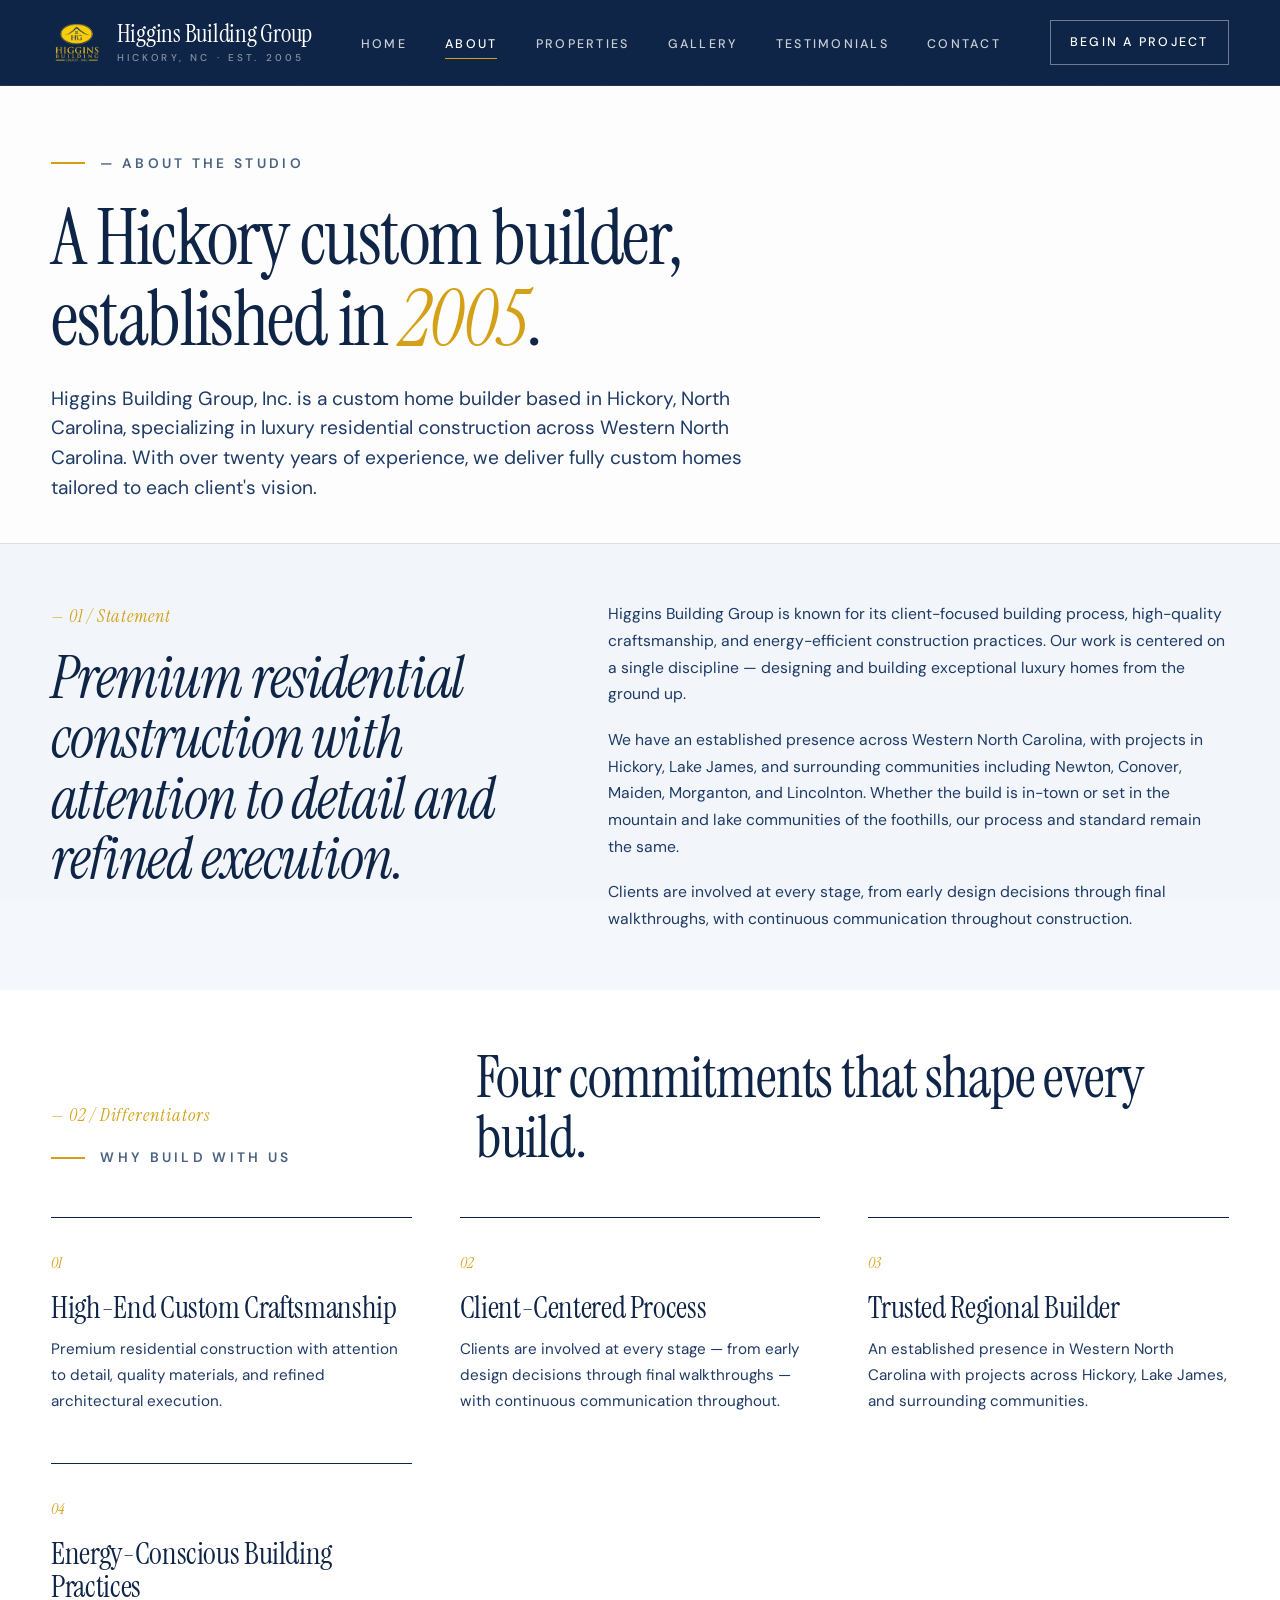
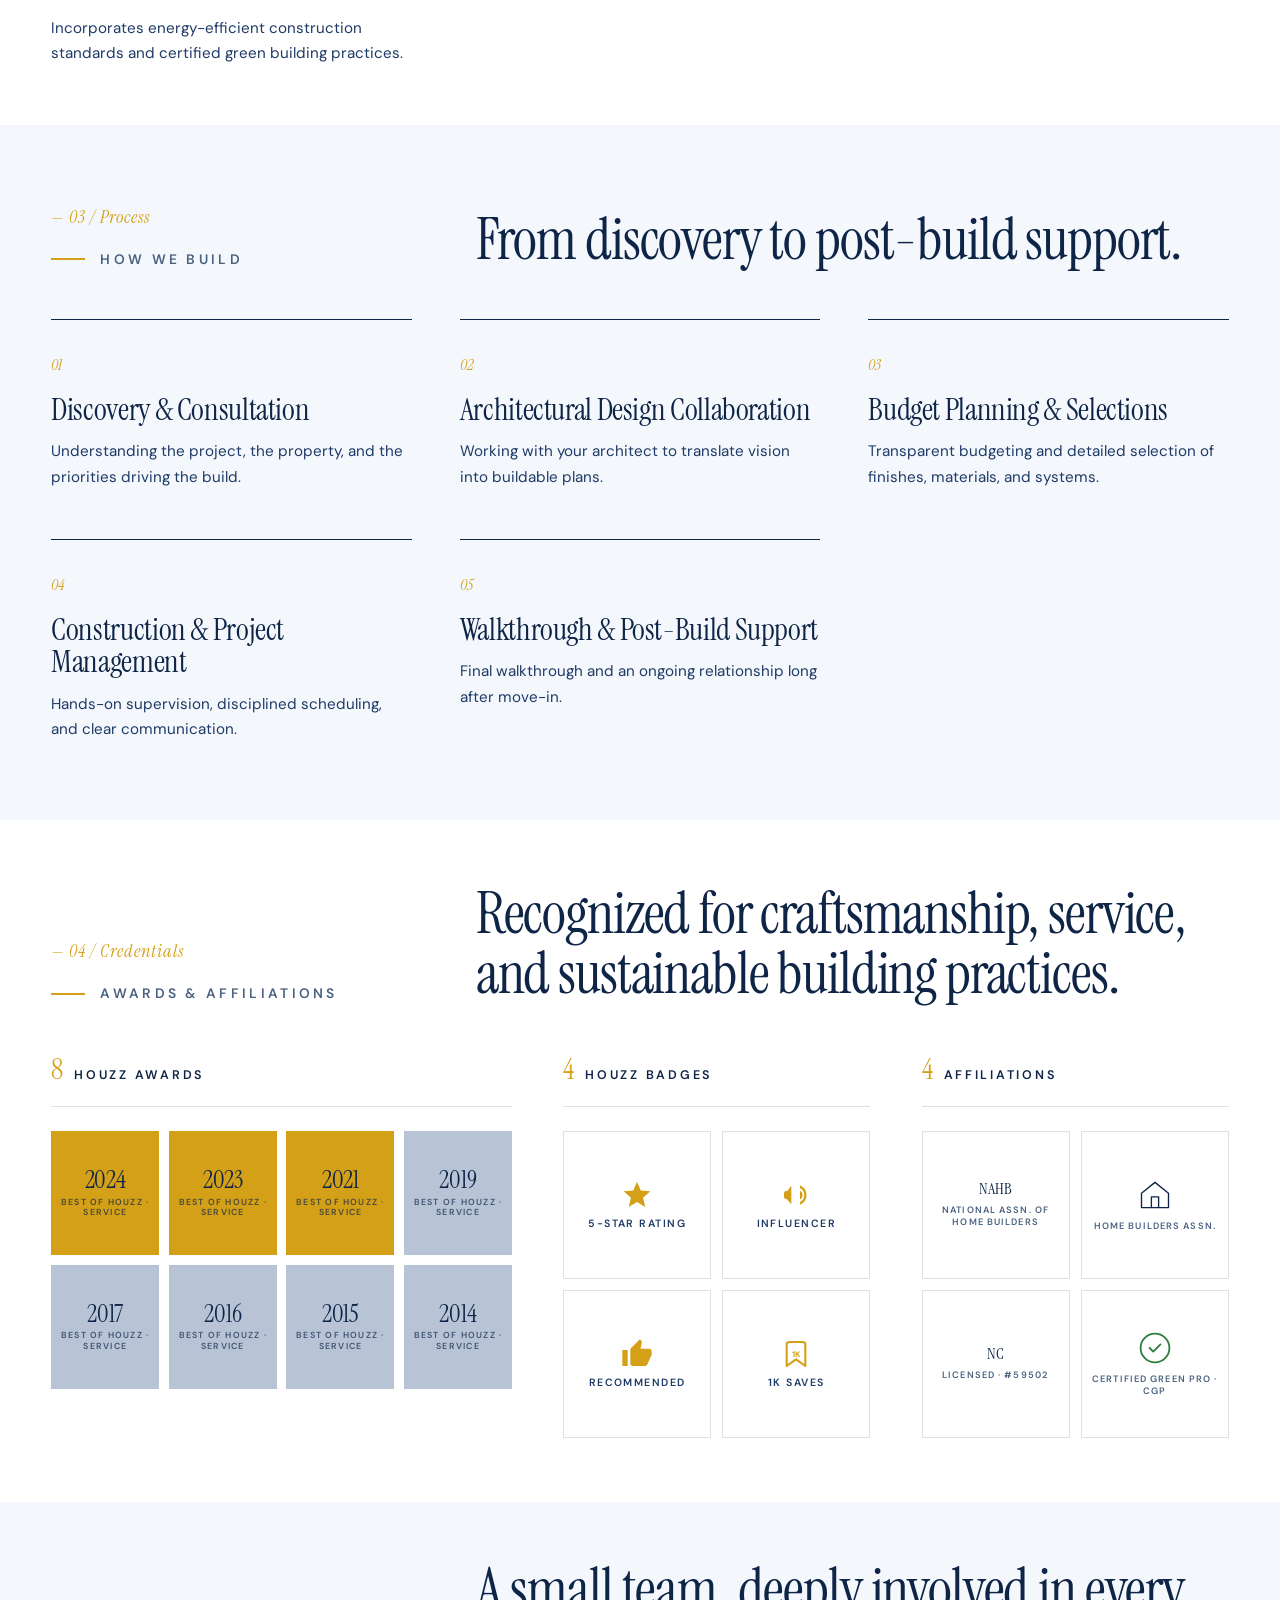
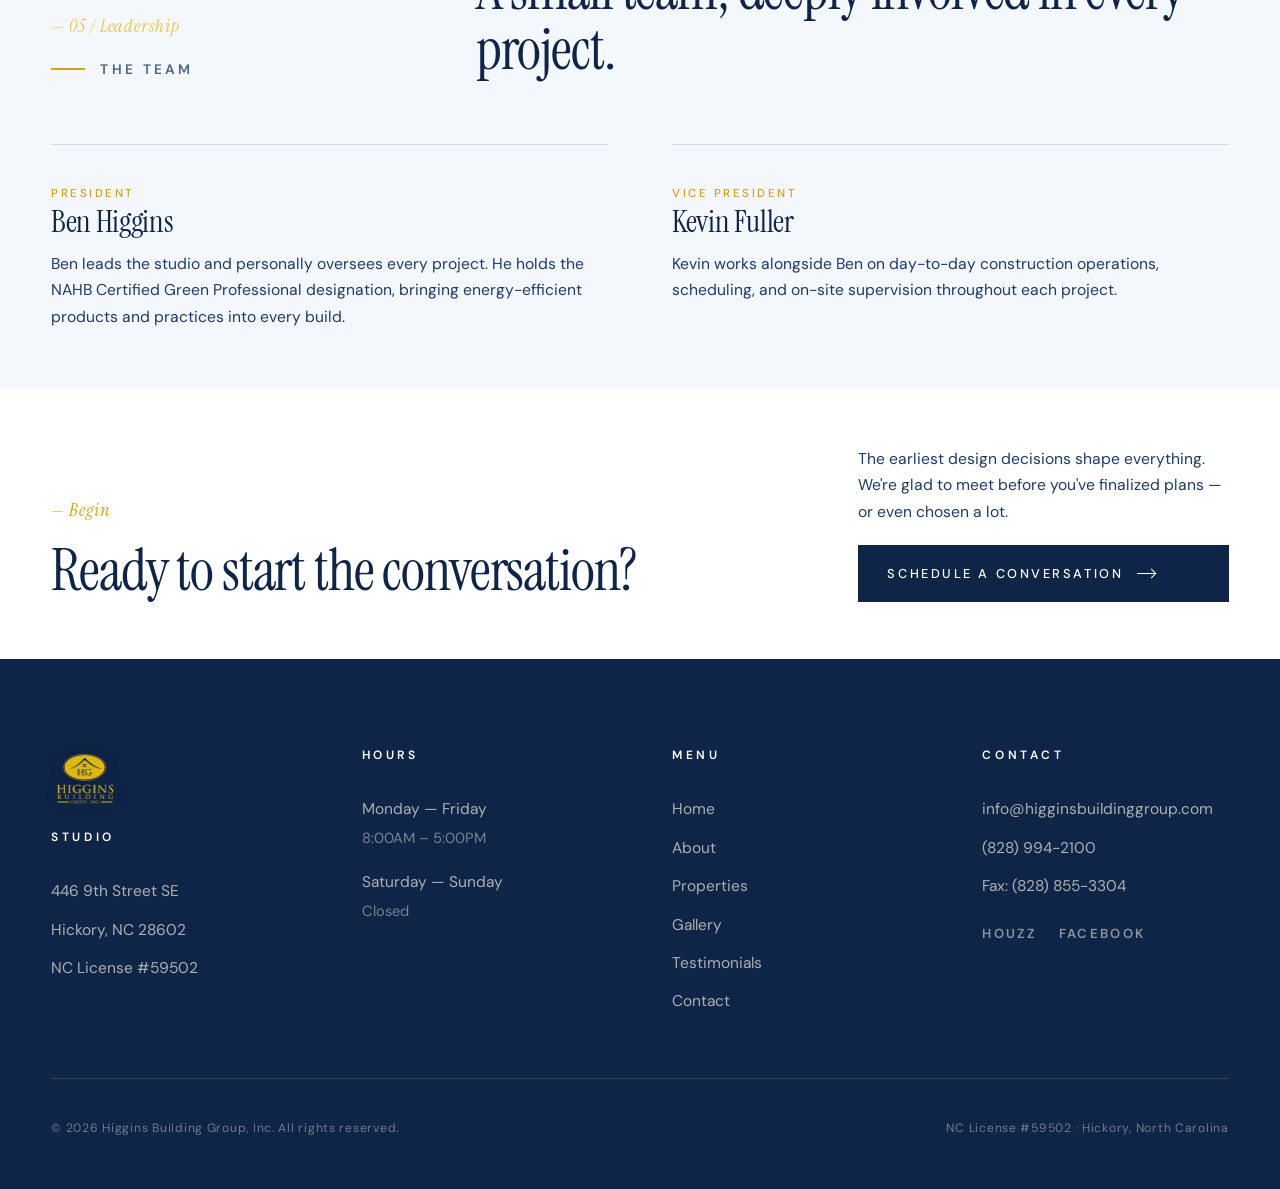
==== commit e797e41a: "Add files via upload" ====
--- a/about.html
+++ b/about.html
@@ -272,16 +272,31 @@
 <footer class="footer">
     <div class="container">
         <div class="footer-grid">
-            <div class="brand-block">
-                <img src="hbglogo.png" alt="Higgins Building Group logo" class="footer-logo">
-                <div class="brand-block-text">
-                    <span class="brand-mark">Higgins Building Group, Inc.</span>
-                    <span class="brand-sub">Hickory, NC · Est. 2005</span>
-                    <p>Custom luxury home builders serving Hickory, Catawba County, Lake James, and Western North Carolina. NC License #59502.</p>
-                </div>
-            </div>
-            <div>
-                <h4>Navigate</h4>
+
+            <div>
+                <img src="hbglogo.png" alt="Higgins Building Group" class="footer-studio-logo">
+                <h4>Studio</h4>
+                <ul>
+                    <li>446 9th Street SE</li>
+                    <li>Hickory, NC 28602</li>
+                    <li>NC License #59502</li>
+                </ul>
+            </div>
+
+            <div>
+                <h4>Hours</h4>
+                <div class="hours-group">
+                    <span class="days">Monday — Friday</span>
+                    <span class="times">8:00AM – 5:00PM</span>
+                </div>
+                <div class="hours-group">
+                    <span class="days">Saturday — Sunday</span>
+                    <span class="times">Closed</span>
+                </div>
+            </div>
+
+            <div>
+                <h4>Menu</h4>
                 <ul>
                     <li><a href="index.html">Home</a></li>
                     <li><a href="about.html">About</a></li>
@@ -291,34 +306,20 @@
                     <li><a href="contact.html">Contact</a></li>
                 </ul>
             </div>
-            <div>
-                <h4>Studio</h4>
+
+            <div>
+                <h4>Contact</h4>
                 <ul>
-                    <li>446 9th Street SE</li>
-                    <li>Hickory, NC 28602</li>
+                    <li><a href="mailto:info@higginsbuildinggroup.com">info@higginsbuildinggroup.com</a></li>
                     <li><a href="tel:+18289942100">(828) 994-2100</a></li>
-                    <li><a href="mailto:info@higginsbuildinggroup.com">info@higginsbuildinggroup.com</a></li>
+                    <li>Fax: (828) 855-3304</li>
                 </ul>
-            </div>
-            <div>
-                <h4>Hours</h4>
-                <ul class="hours-list">
-                    <li><span class="day">Monday</span><span class="time">8AM–5PM</span></li>
-                    <li><span class="day">Tuesday</span><span class="time">8AM–5PM</span></li>
-                    <li><span class="day">Wednesday</span><span class="time">8AM–5PM</span></li>
-                    <li><span class="day">Thursday</span><span class="time">8AM–5PM</span></li>
-                    <li><span class="day">Friday</span><span class="time">8AM–5PM</span></li>
-                    <li><span class="day">Saturday</span><span class="time">Closed</span></li>
-                    <li><span class="day">Sunday</span><span class="time">Closed</span></li>
-                </ul>
-            </div>
-            <div>
-                <h4>Connect</h4>
-                <ul>
-                    <li><a href="https://www.houzz.com/pro/higginsbuildinggroup/higgins-building-group-inc" target="_blank" rel="noopener">Houzz</a></li>
-                    <li><a href="https://www.facebook.com/higginsbuildinggroup" target="_blank" rel="noopener">Facebook</a></li>
-                </ul>
-            </div>
+                <div class="footer-social">
+                    <a href="https://www.houzz.com/pro/higginsbuildinggroup/higgins-building-group-inc" target="_blank" rel="noopener">Houzz</a>
+                    <a href="https://www.facebook.com/higginsbuildinggroup" target="_blank" rel="noopener">Facebook</a>
+                </div>
+            </div>
+
         </div>
         <div class="footer-base">
             <span>© <span id="year"></span> Higgins Building Group, Inc. All rights reserved.</span>
--- a/styles.css
+++ b/styles.css
@@ -390,7 +390,8 @@
     flex: 1;                           /* fills remaining height above CTA bar */
     display: flex;
     flex-direction: column;
-    justify-content: center;
+    justify-content: flex-start;       /* text moved up */
+    padding-top: clamp(1.5rem, 5vh, 4rem);   /* controlled top breathing room */
     padding-bottom: 1rem;
     min-height: 0;                     /* allow flex shrink so CTA stays in view */
 }
@@ -407,8 +408,7 @@
     line-height: 1.02;
     color: var(--bone);
     text-shadow: 0 2px 24px rgba(0, 0, 0, 0.45);
-    /* slightly smaller so hero + CTA fit one viewport */
-    font-size: clamp(2.2rem, 5vw, 4.4rem);
+    font-size: clamp(2.55rem, 5.8vw, 5.2rem);
     animation: heroFadeIn 1.2s 0.25s var(--ease) both;
 }
 .hero h1 em {
@@ -456,13 +456,13 @@
     align-items: center;
     justify-content: center;
     gap: 0.65rem;
-    padding: clamp(0.85rem, 1.5vh, 1.1rem) 1.1rem;
+    padding: clamp(1rem, 1.8vh, 1.3rem) 1.3rem;
     border: 1px solid rgba(255, 255, 255, 0.55);
     background: rgba(10, 27, 54, 0.32);
     backdrop-filter: blur(6px);
     -webkit-backdrop-filter: blur(6px);
     color: var(--bone);
-    font-size: clamp(0.7rem, 0.85vw, 0.78rem);
+    font-size: clamp(0.72rem, 0.88vw, 0.82rem);
     font-weight: 600;
     letter-spacing: 0.22em;
     text-transform: uppercase;
@@ -479,8 +479,8 @@
     display: flex;
     align-items: center;
     justify-content: center;
-    width: clamp(74px, 7.5vw, 110px);
-    height: clamp(74px, 7.5vw, 110px);
+    width: clamp(88px, 9vw, 128px);
+    height: clamp(88px, 9vw, 128px);
     flex-shrink: 0;
 }
 .hero-cta-logo img {
@@ -528,8 +528,8 @@
     .hero-meta p { font-size: 0.95rem; }
 }
 @media (max-width: 520px) {
-    .hero h1 { font-size: clamp(2.1rem, 8vw, 2.8rem); }
-    .hero-cta-tab { font-size: 0.7rem; padding: 0.85rem 0.55rem; letter-spacing: 0.18em; }
+    .hero h1 { font-size: clamp(2.2rem, 8vw, 2.9rem); }
+    .hero-cta-tab { font-size: 0.72rem; padding: 0.9rem 0.6rem; letter-spacing: 0.18em; }
 }
 
 /* ---------- Section headers --------------------------------------------- */
@@ -716,91 +716,102 @@
 .footer {
     background: var(--ink);
     color: var(--mist);
-    padding: 3.5rem 0 2rem;
+    padding: clamp(4rem, 7vw, 6.5rem) 0 clamp(2.5rem, 4vw, 3.5rem);
     position: relative;
     z-index: 2;
 }
 .footer-grid {
     display: grid;
-    grid-template-columns: 1.7fr 1fr 1fr 1fr 1fr;
-    gap: 2.5rem;
-    padding-bottom: 2.5rem;
+    grid-template-columns: repeat(4, 1fr);
+    gap: clamp(2.5rem, 5vw, 5rem);
+    padding-bottom: clamp(3rem, 5vw, 4.5rem);
     border-bottom: 1px solid rgba(247, 240, 228, 0.15);
 }
 .footer h4 {
     color: var(--bone);
-    font-size: 0.78rem;
+    font-size: 0.75rem;
     font-weight: 600;
-    letter-spacing: 0.24em;
+    letter-spacing: 0.30em;
     text-transform: uppercase;
     font-family: var(--sans);
-    margin-bottom: 1.4rem;
+    margin-bottom: clamp(1.5rem, 3vw, 2.25rem);
     white-space: nowrap;
 }
-.footer p, .footer li, .footer a { font-size: 0.92rem; color: rgba(247, 240, 228, 0.7); }
-.footer ul { display: flex; flex-direction: column; gap: 0.55rem; }
+.footer p, .footer li, .footer a {
+    font-size: 0.97rem;
+    color: rgba(247, 240, 228, 0.68);
+    line-height: 1.6;
+}
+.footer ul {
+    display: flex;
+    flex-direction: column;
+    gap: 0.85rem;
+}
 .footer a:hover { color: var(--bone); }
 
-/* Hours list — day on left, time on right */
-.footer .hours-list { gap: 0.4rem; }
-.footer .hours-list li {
-    display: flex;
-    justify-content: space-between;
-    gap: 1rem;
-    font-size: 0.86rem;
-}
-.footer .hours-list li .day { color: rgba(247, 240, 228, 0.75); }
-.footer .hours-list li .time { color: rgba(247, 240, 228, 0.55); font-variant-numeric: tabular-nums; }
-
-.footer .brand-block {
-    display: flex;
-    align-items: flex-start;
-    gap: 1.5rem;
-}
-.footer-logo {
-    height: 88px;
+/* Studio logo in footer — small, above address */
+.footer-studio-logo {
+    display: block;
+    height: 58px;
     width: auto;
-    flex-shrink: 0;
-    display: block;
-}
-.brand-block-text {
-    display: flex;
-    flex-direction: column;
-}
-.footer .brand-block .brand-mark {
-    display: block;
-    color: var(--bone);
-    font-size: 1.45rem;
-    line-height: 1.15;
-}
-.footer .brand-block .brand-sub {
-    display: block;
+    margin-bottom: 1.5rem;
+    opacity: 0.88;
+    filter: drop-shadow(0 2px 8px rgba(0,0,0,0.3));
+}
+
+/* Hours — group into M-F block and weekend block */
+.footer .hours-group {
+    display: flex;
+    flex-direction: column;
+    gap: 0.2rem;
+    margin-bottom: 1.25rem;
+}
+.footer .hours-group:last-child { margin-bottom: 0; }
+.footer .hours-group .days {
+    font-size: 0.97rem;
+    color: rgba(247, 240, 228, 0.68);
+}
+.footer .hours-group .times {
+    font-size: 0.92rem;
+    color: rgba(247, 240, 228, 0.45);
+    font-variant-numeric: tabular-nums;
+}
+
+/* Contact column — social links row */
+.footer-social {
+    display: flex;
+    gap: 1.4rem;
+    margin-top: 1.5rem;
+}
+.footer-social a {
+    font-size: 0.82rem;
+    font-weight: 600;
+    letter-spacing: 0.18em;
+    text-transform: uppercase;
     color: rgba(247, 240, 228, 0.55);
-    margin-top: 0.55rem;
-}
-.footer .brand-block p { margin-top: 1rem; max-width: 320px; }
+    transition: color 0.3s;
+}
+.footer-social a:hover { color: var(--brass-soft); }
+
 .footer-base {
-    margin-top: 2rem;
+    margin-top: clamp(2rem, 3vw, 2.75rem);
     display: flex;
     flex-wrap: wrap;
     justify-content: space-between;
     gap: 1rem;
-    font-size: 0.78rem;
-    color: rgba(247, 240, 228, 0.55);
-    letter-spacing: 0.05em;
-}
+    font-size: 0.76rem;
+    color: rgba(247, 240, 228, 0.42);
+    letter-spacing: 0.06em;
+}
+
 @media (max-width: 1000px) {
-    .footer-grid { grid-template-columns: 1.5fr 1fr 1fr; }
-    .footer .brand-block { grid-column: 1 / -1; }
-}
-@media (max-width: 800px) {
-    .footer-grid { grid-template-columns: 1fr 1fr; gap: 2rem; }
-    .footer .brand-block { grid-column: 1 / -1; }
-}
-@media (max-width: 500px) {
+    .footer-grid { grid-template-columns: 1fr 1fr; gap: 3rem 4rem; }
+}
+@media (max-width: 560px) {
+    .footer-grid { grid-template-columns: 1fr 1fr; gap: 2.5rem 2rem; }
+}
+@media (max-width: 420px) {
     .footer-grid { grid-template-columns: 1fr; }
-    .footer .brand-block { flex-direction: column; gap: 1.25rem; grid-column: 1; }
-    .footer-logo { height: 72px; }
 }
 
 /* ---------- Page Hero (interior pages) ---------------------------------- */
@@ -1201,6 +1212,9 @@
     display: flex;
     flex-direction: column;
     gap: 1.5rem;
+    /* Center the card in the space between text right edge and page right edge */
+    margin-left: auto;
+    width: min(100%, 380px);
 }
 .rating-card-head {
     display: flex;
@@ -1308,7 +1322,7 @@
 
 /* ---------- Credentials section ----------------------------------------- */
 .credentials {
-    background: var(--paper);
+    background: var(--bone);
     padding: clamp(3rem, 5vw, 5rem) 0;
 }
 .credentials-grid {
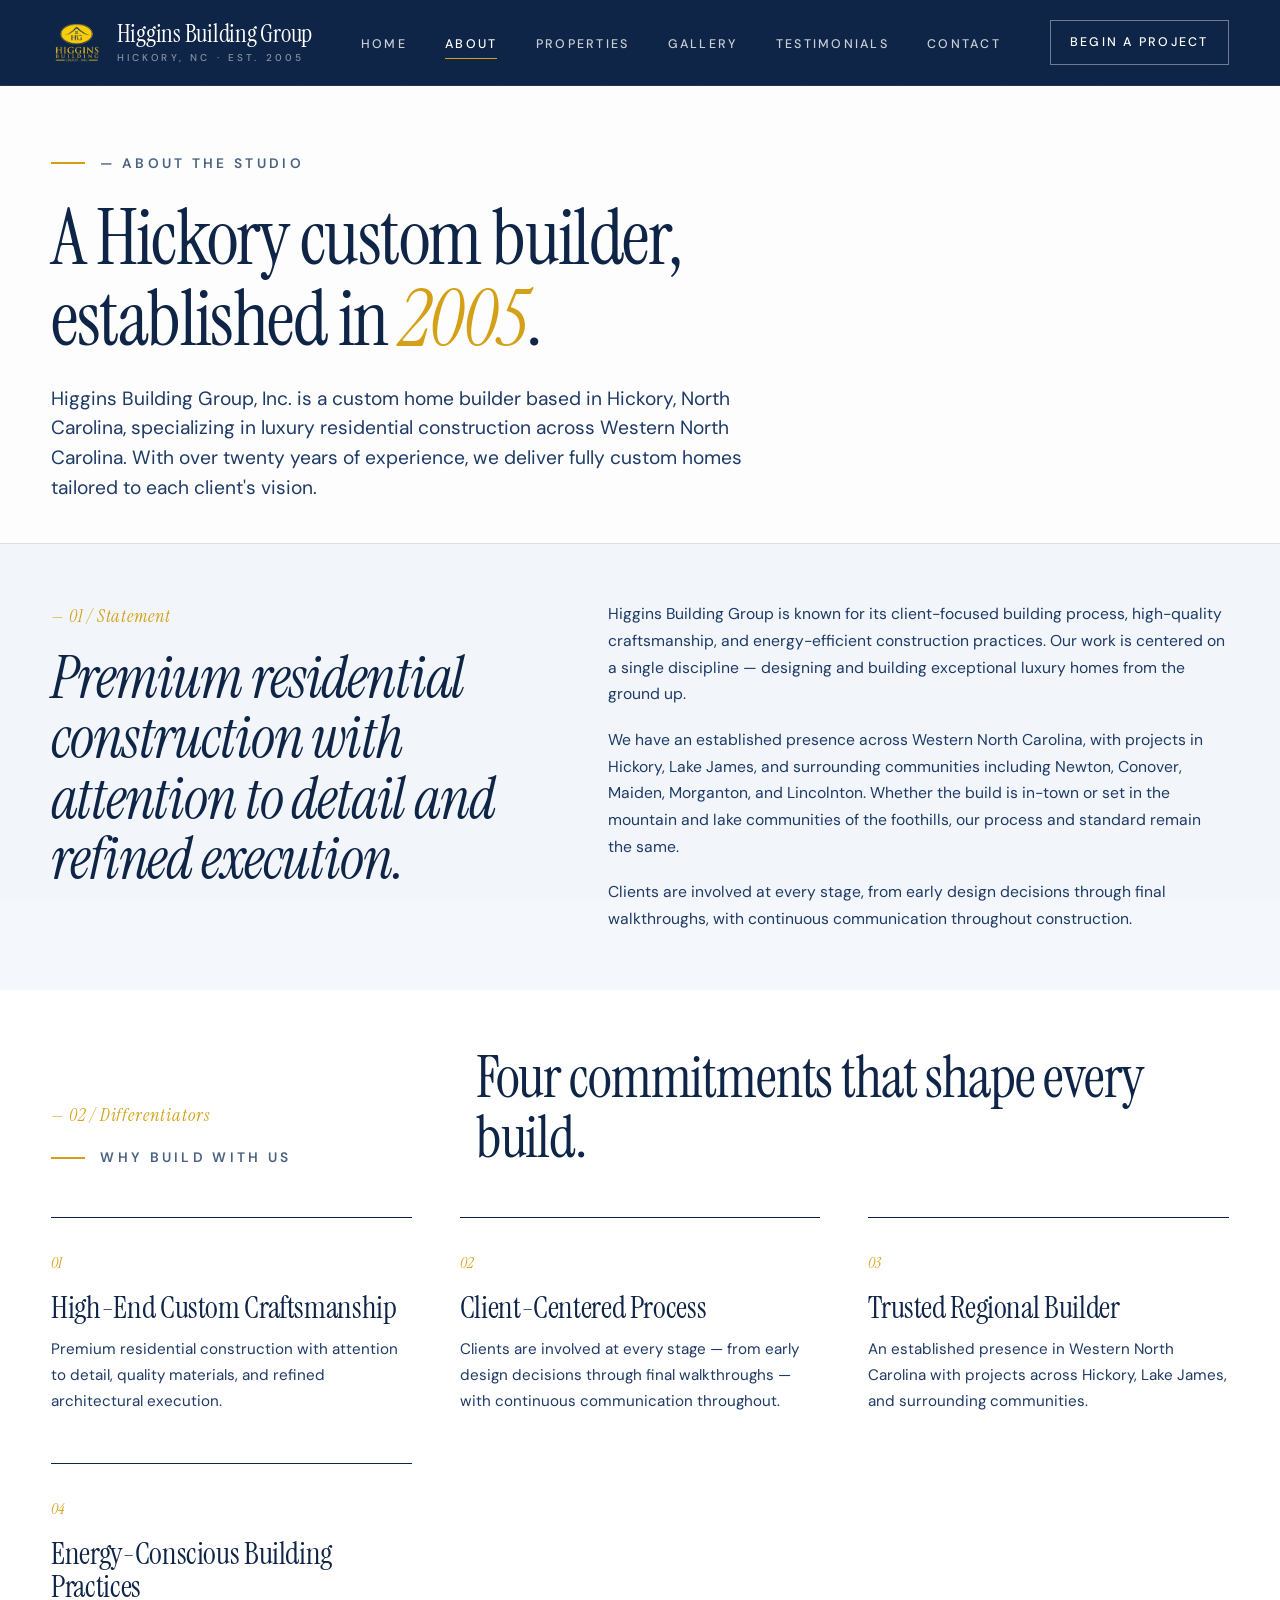
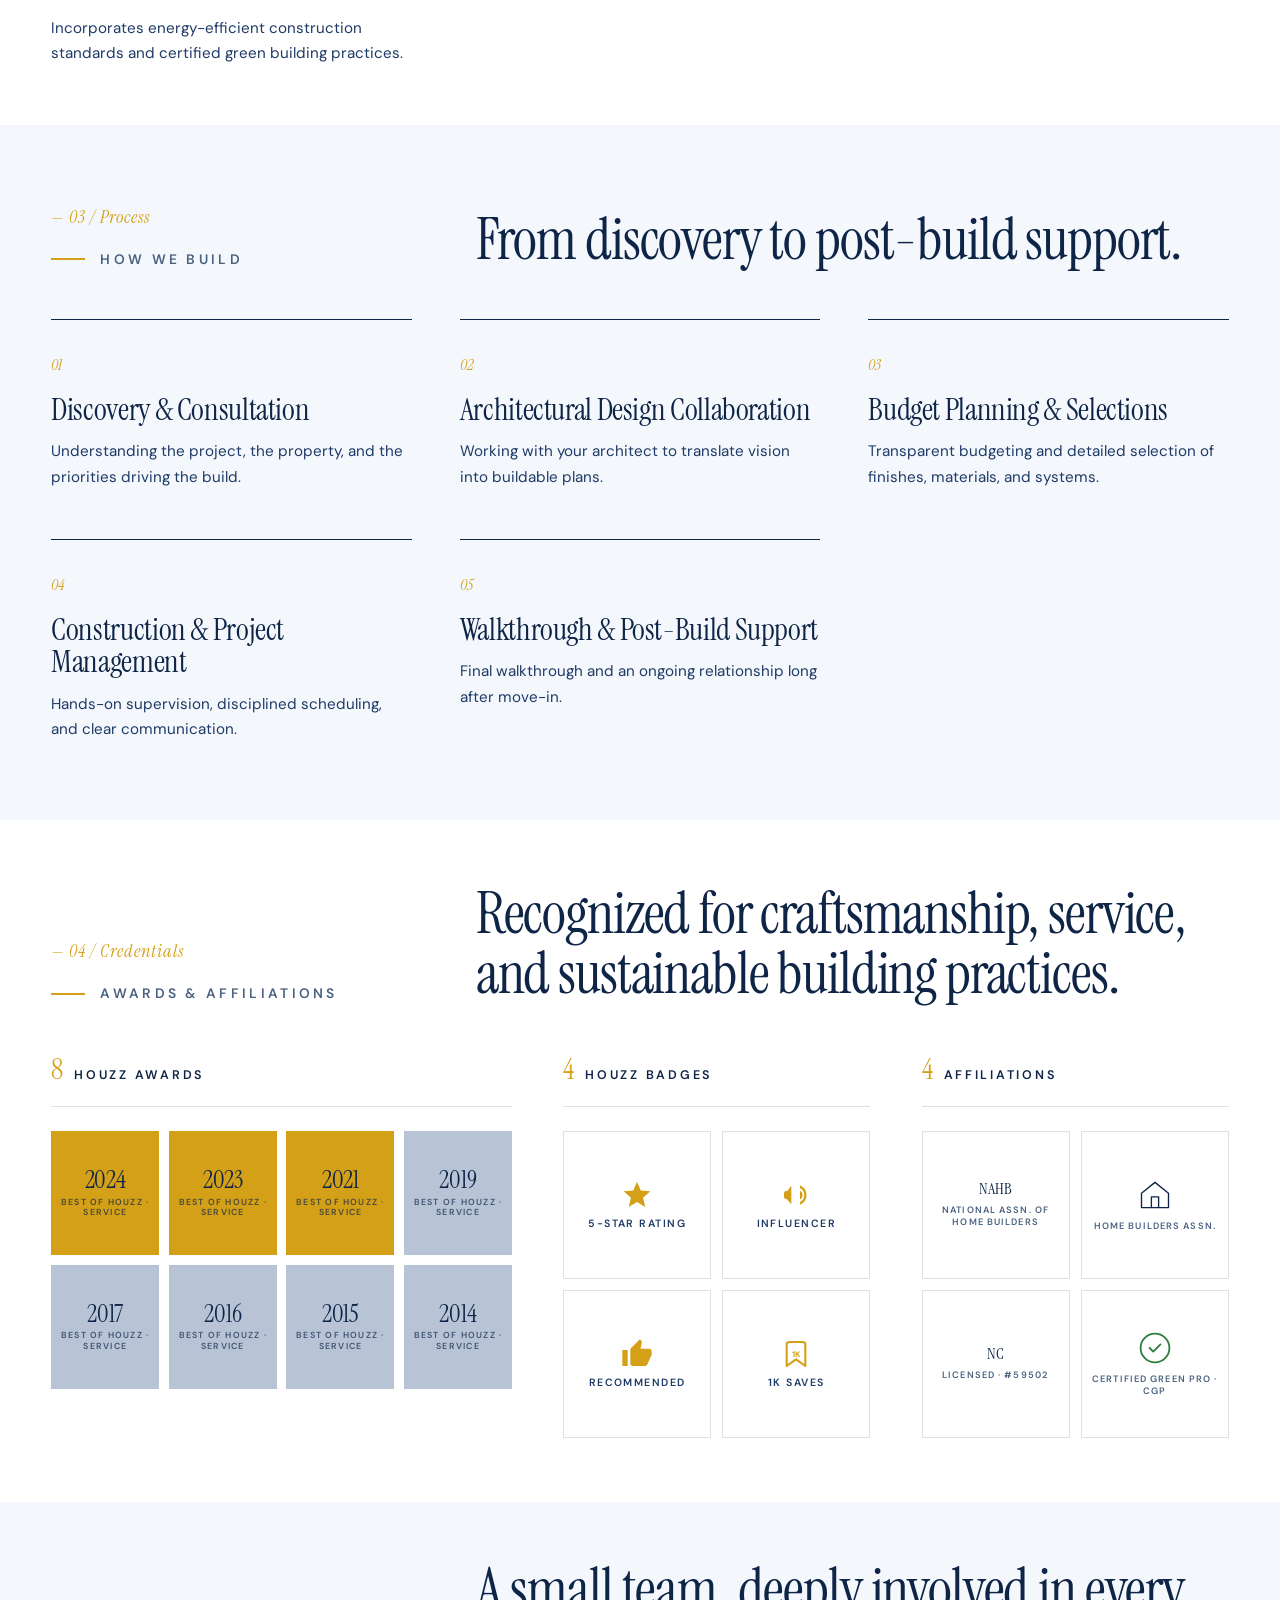
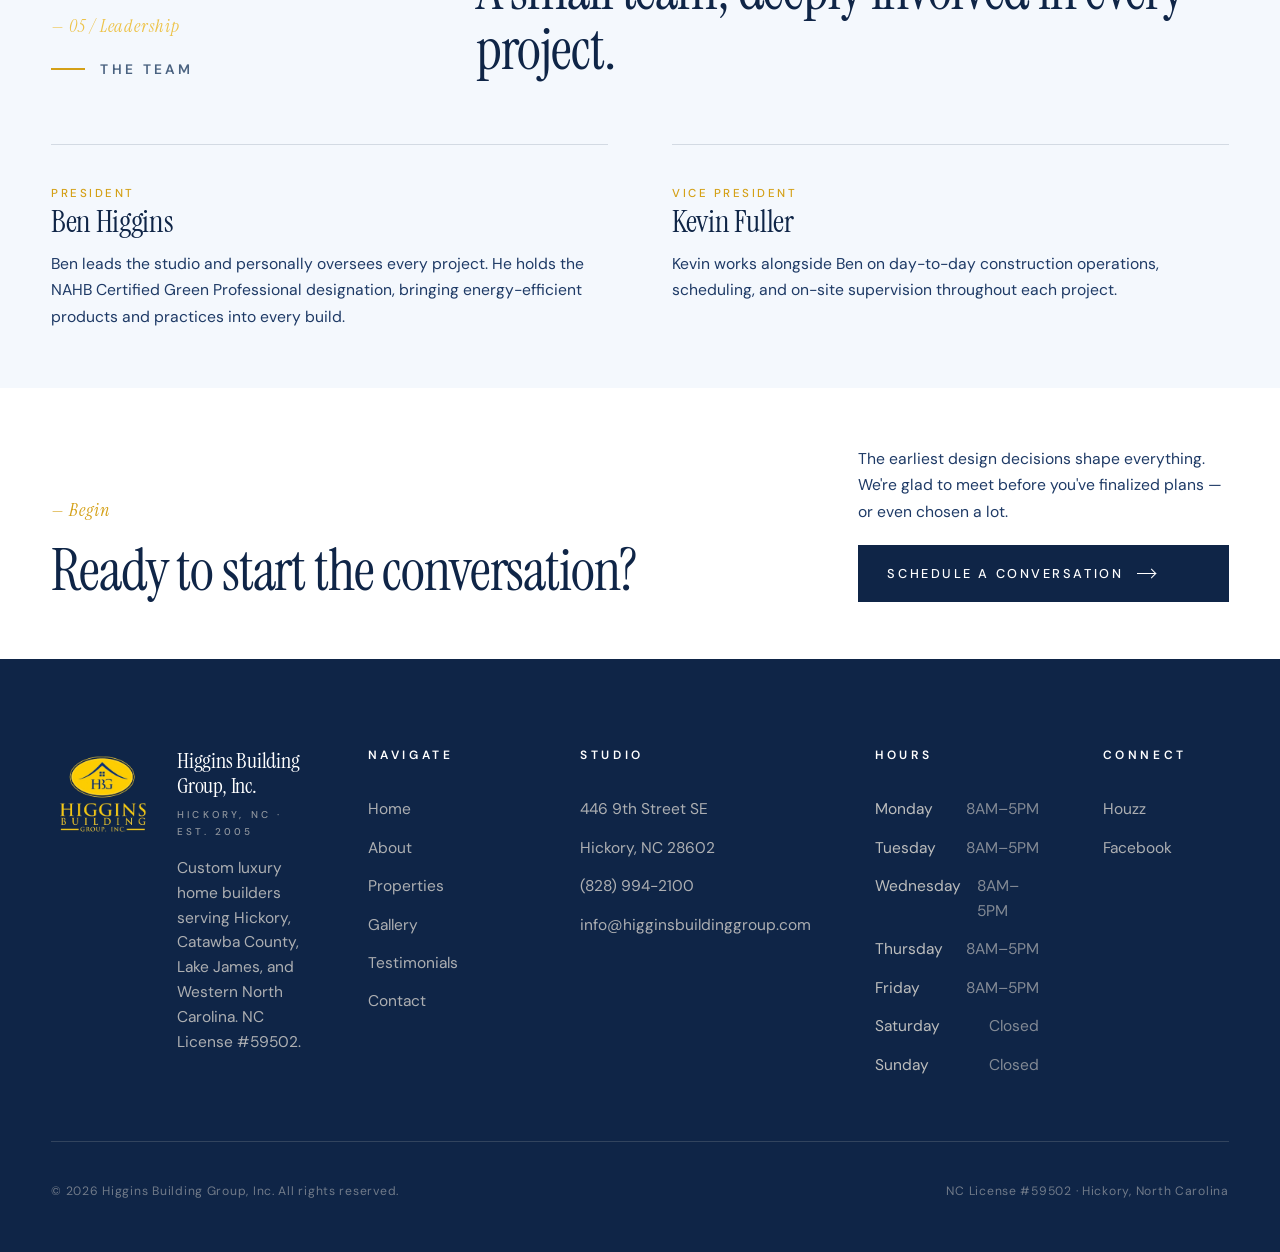
==== commit 52966beb: "Add files via upload" ====
--- a/about.html
+++ b/about.html
@@ -272,31 +272,16 @@
 <footer class="footer">
     <div class="container">
         <div class="footer-grid">
-
-            <div>
-                <img src="hbglogo.png" alt="Higgins Building Group" class="footer-studio-logo">
-                <h4>Studio</h4>
-                <ul>
-                    <li>446 9th Street SE</li>
-                    <li>Hickory, NC 28602</li>
-                    <li>NC License #59502</li>
-                </ul>
-            </div>
-
-            <div>
-                <h4>Hours</h4>
-                <div class="hours-group">
-                    <span class="days">Monday — Friday</span>
-                    <span class="times">8:00AM – 5:00PM</span>
-                </div>
-                <div class="hours-group">
-                    <span class="days">Saturday — Sunday</span>
-                    <span class="times">Closed</span>
-                </div>
-            </div>
-
-            <div>
-                <h4>Menu</h4>
+            <div class="brand-block">
+                <img src="hbglogo.png" alt="Higgins Building Group logo" class="footer-logo">
+                <div class="brand-block-text">
+                    <span class="brand-mark">Higgins Building Group, Inc.</span>
+                    <span class="brand-sub">Hickory, NC · Est. 2005</span>
+                    <p>Custom luxury home builders serving Hickory, Catawba County, Lake James, and Western North Carolina. NC License #59502.</p>
+                </div>
+            </div>
+            <div>
+                <h4>Navigate</h4>
                 <ul>
                     <li><a href="index.html">Home</a></li>
                     <li><a href="about.html">About</a></li>
@@ -306,20 +291,34 @@
                     <li><a href="contact.html">Contact</a></li>
                 </ul>
             </div>
-
-            <div>
-                <h4>Contact</h4>
+            <div>
+                <h4>Studio</h4>
                 <ul>
+                    <li>446 9th Street SE</li>
+                    <li>Hickory, NC 28602</li>
+                    <li><a href="tel:+18289942100">(828) 994-2100</a></li>
                     <li><a href="mailto:info@higginsbuildinggroup.com">info@higginsbuildinggroup.com</a></li>
-                    <li><a href="tel:+18289942100">(828) 994-2100</a></li>
-                    <li>Fax: (828) 855-3304</li>
                 </ul>
-                <div class="footer-social">
-                    <a href="https://www.houzz.com/pro/higginsbuildinggroup/higgins-building-group-inc" target="_blank" rel="noopener">Houzz</a>
-                    <a href="https://www.facebook.com/higginsbuildinggroup" target="_blank" rel="noopener">Facebook</a>
-                </div>
-            </div>
-
+            </div>
+            <div>
+                <h4>Hours</h4>
+                <ul class="hours-list">
+                    <li><span class="day">Monday</span><span class="time">8AM–5PM</span></li>
+                    <li><span class="day">Tuesday</span><span class="time">8AM–5PM</span></li>
+                    <li><span class="day">Wednesday</span><span class="time">8AM–5PM</span></li>
+                    <li><span class="day">Thursday</span><span class="time">8AM–5PM</span></li>
+                    <li><span class="day">Friday</span><span class="time">8AM–5PM</span></li>
+                    <li><span class="day">Saturday</span><span class="time">Closed</span></li>
+                    <li><span class="day">Sunday</span><span class="time">Closed</span></li>
+                </ul>
+            </div>
+            <div>
+                <h4>Connect</h4>
+                <ul>
+                    <li><a href="https://www.houzz.com/pro/higginsbuildinggroup/higgins-building-group-inc" target="_blank" rel="noopener">Houzz</a></li>
+                    <li><a href="https://www.facebook.com/higginsbuildinggroup" target="_blank" rel="noopener">Facebook</a></li>
+                </ul>
+            </div>
         </div>
         <div class="footer-base">
             <span>© <span id="year"></span> Higgins Building Group, Inc. All rights reserved.</span>
--- a/styles.css
+++ b/styles.css
@@ -722,7 +722,7 @@
 }
 .footer-grid {
     display: grid;
-    grid-template-columns: repeat(4, 1fr);
+    grid-template-columns: 1.7fr 1fr 1fr 1.1fr 0.85fr;
     gap: clamp(2.5rem, 5vw, 5rem);
     padding-bottom: clamp(3rem, 5vw, 4.5rem);
     border-bottom: 1px solid rgba(247, 240, 228, 0.15);
@@ -759,7 +759,44 @@
     filter: drop-shadow(0 2px 8px rgba(0,0,0,0.3));
 }
 
-/* Hours — group into M-F block and weekend block */
+/* Brand block (logo + name + description) */
+.footer .brand-block {
+    display: flex;
+    align-items: flex-start;
+    gap: 1.5rem;
+}
+.footer-logo {
+    height: 88px;
+    width: auto;
+    flex-shrink: 0;
+    display: block;
+}
+.brand-block-text { display: flex; flex-direction: column; }
+.footer .brand-block .brand-mark {
+    display: block;
+    color: var(--bone);
+    font-size: 1.35rem;
+    line-height: 1.15;
+}
+.footer .brand-block .brand-sub {
+    display: block;
+    color: rgba(247, 240, 228, 0.55);
+    margin-top: 0.55rem;
+}
+.footer .brand-block p { margin-top: 1rem; max-width: 320px; }
+
+/* Hours list — day on left, time on right */
+.footer .hours-list { gap: 0.85rem; }
+.footer .hours-list li {
+    display: flex;
+    justify-content: space-between;
+    gap: 1rem;
+    font-size: 0.97rem;
+}
+.footer .hours-list li .day { color: rgba(247, 240, 228, 0.75); }
+.footer .hours-list li .time { color: rgba(247, 240, 228, 0.50); font-variant-numeric: tabular-nums; }
+
+/* Hours — grouped blocks (alternate style) */
 .footer .hours-group {
     display: flex;
     flex-direction: column;
@@ -767,17 +804,10 @@
     margin-bottom: 1.25rem;
 }
 .footer .hours-group:last-child { margin-bottom: 0; }
-.footer .hours-group .days {
-    font-size: 0.97rem;
-    color: rgba(247, 240, 228, 0.68);
-}
-.footer .hours-group .times {
-    font-size: 0.92rem;
-    color: rgba(247, 240, 228, 0.45);
-    font-variant-numeric: tabular-nums;
-}
-
-/* Contact column — social links row */
+.footer .hours-group .days { font-size: 0.97rem; color: rgba(247, 240, 228, 0.68); }
+.footer .hours-group .times { font-size: 0.92rem; color: rgba(247, 240, 228, 0.45); font-variant-numeric: tabular-nums; }
+
+/* Social links row */
 .footer-social {
     display: flex;
     gap: 1.4rem;
@@ -804,14 +834,18 @@
     letter-spacing: 0.06em;
 }
 
-@media (max-width: 1000px) {
-    .footer-grid { grid-template-columns: 1fr 1fr; gap: 3rem 4rem; }
-}
-@media (max-width: 560px) {
+@media (max-width: 1100px) {
+    .footer-grid { grid-template-columns: 1.5fr 1fr 1fr; }
+    .footer .brand-block { grid-column: 1 / -1; }
+}
+@media (max-width: 700px) {
     .footer-grid { grid-template-columns: 1fr 1fr; gap: 2.5rem 2rem; }
+    .footer .brand-block { grid-column: 1 / -1; }
 }
 @media (max-width: 420px) {
     .footer-grid { grid-template-columns: 1fr; }
+    .footer .brand-block { flex-direction: column; gap: 1.25rem; }
+    .footer-logo { height: 72px; }
 }
 
 /* ---------- Page Hero (interior pages) ---------------------------------- */
